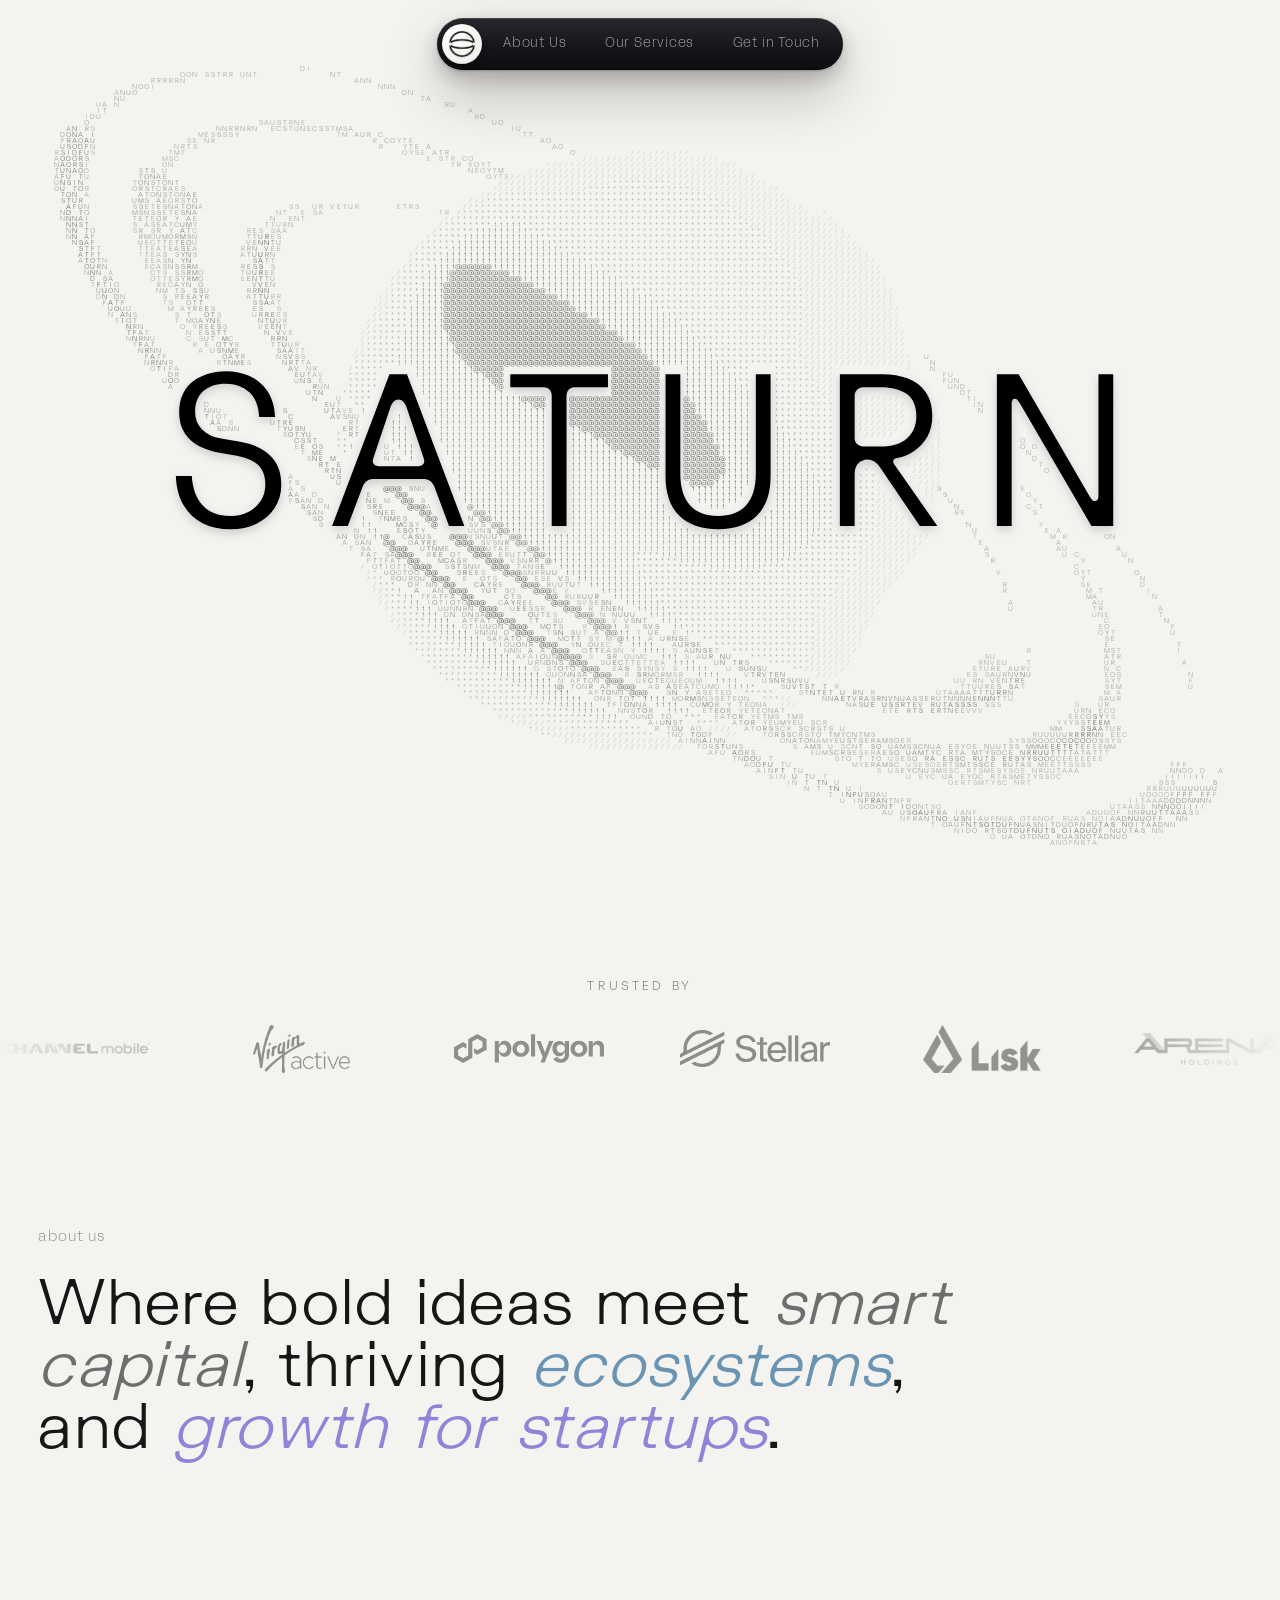
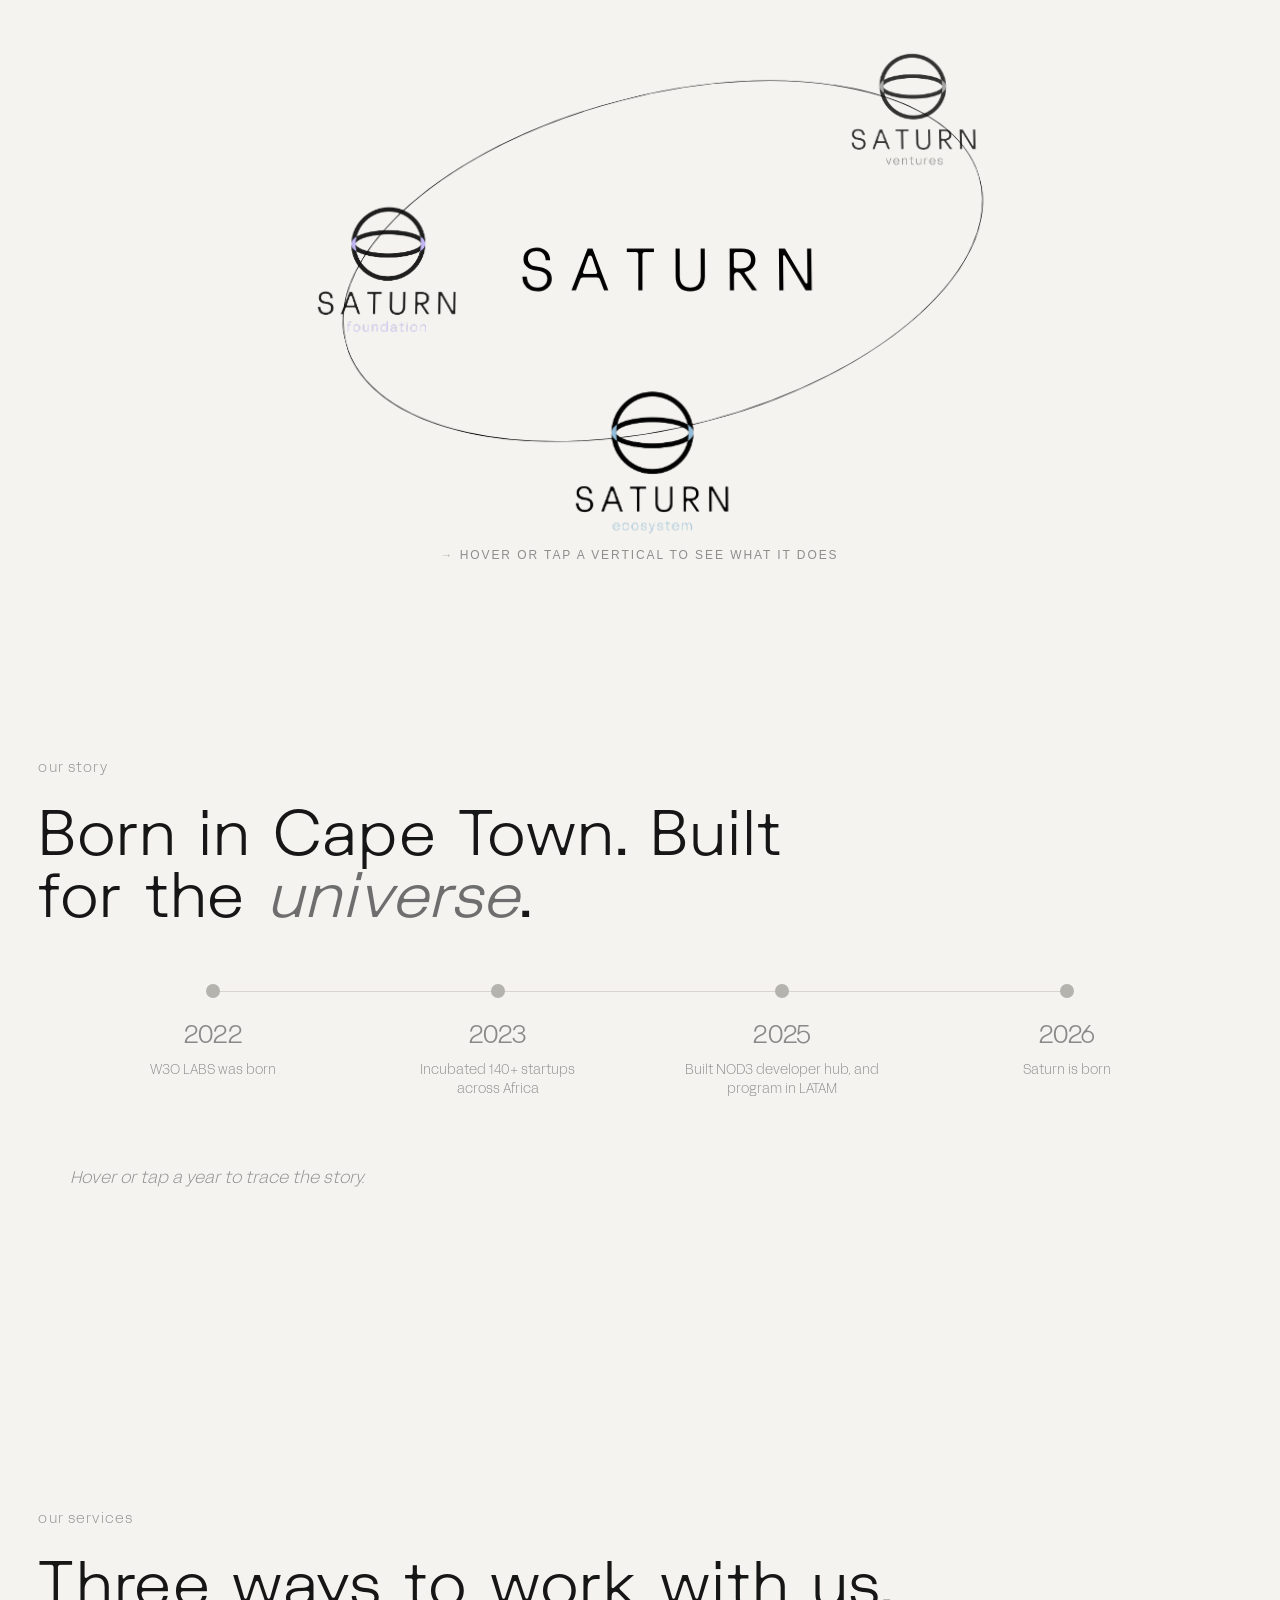
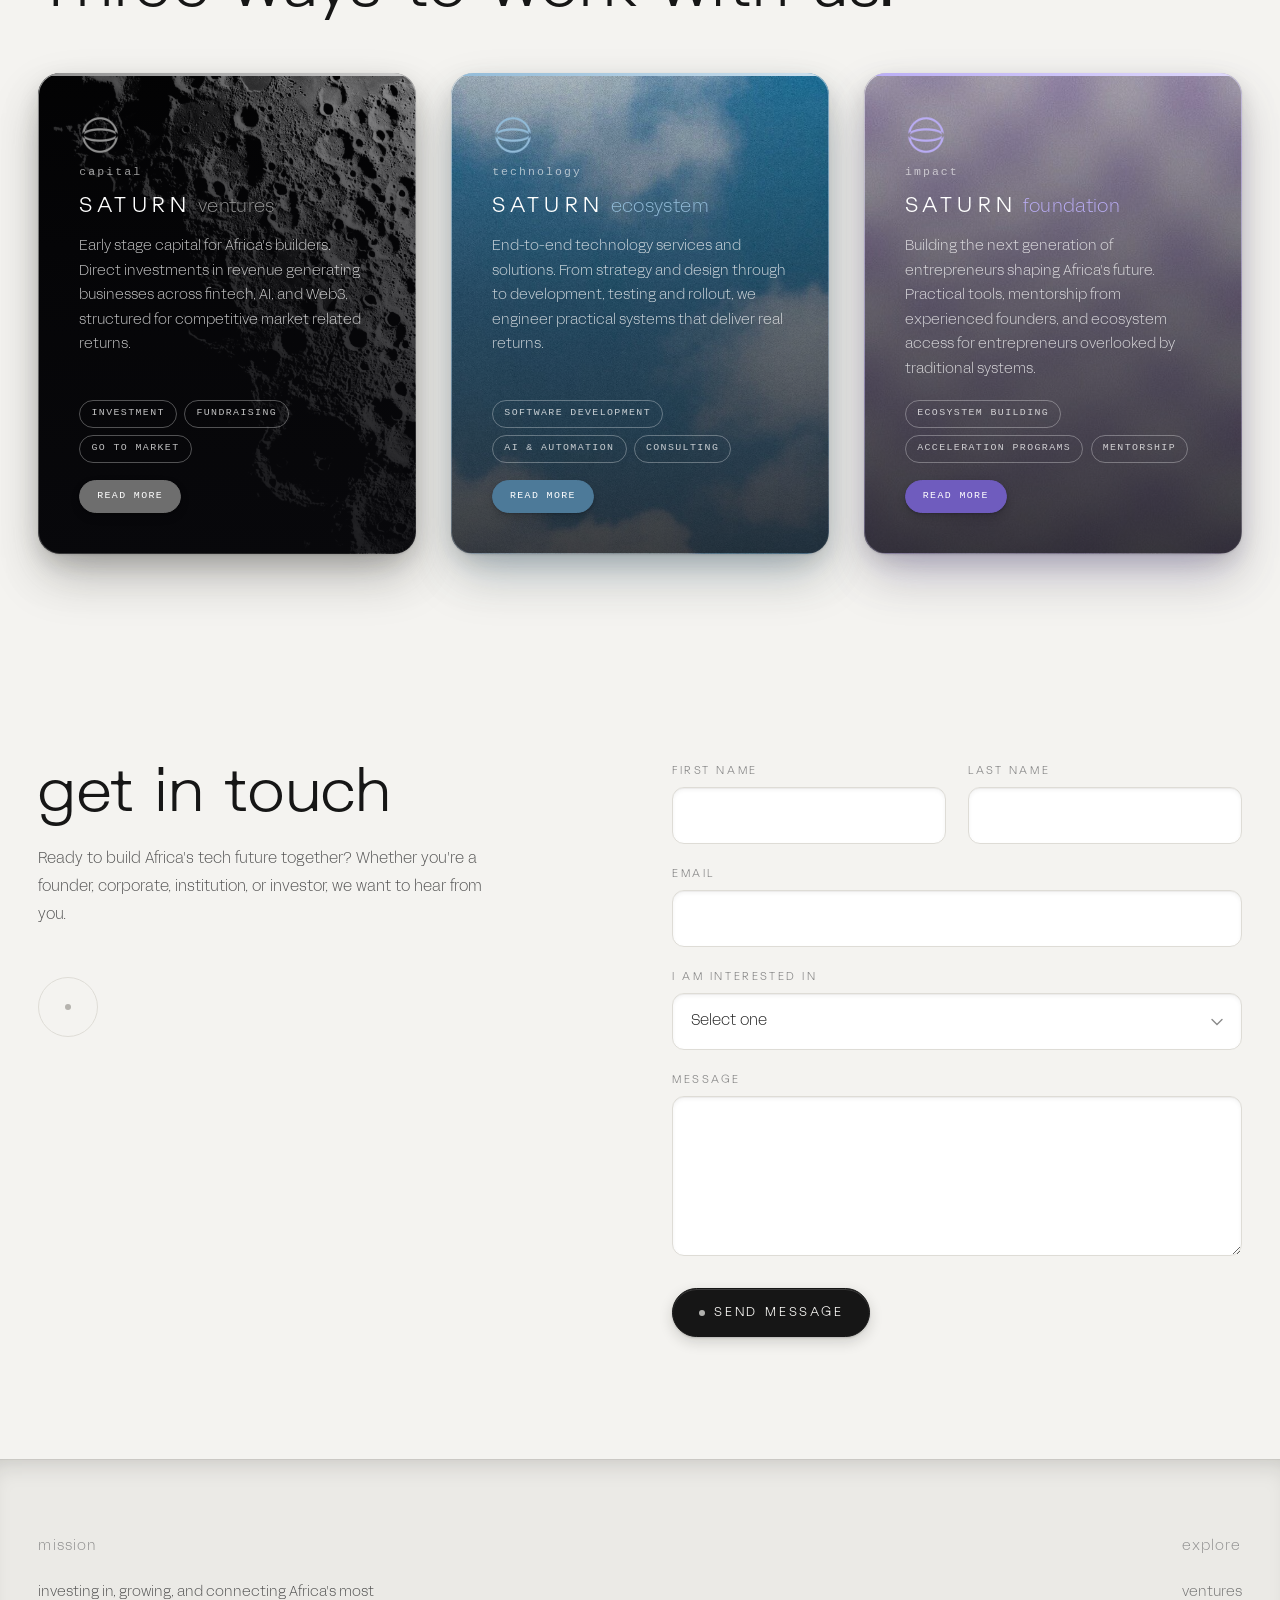
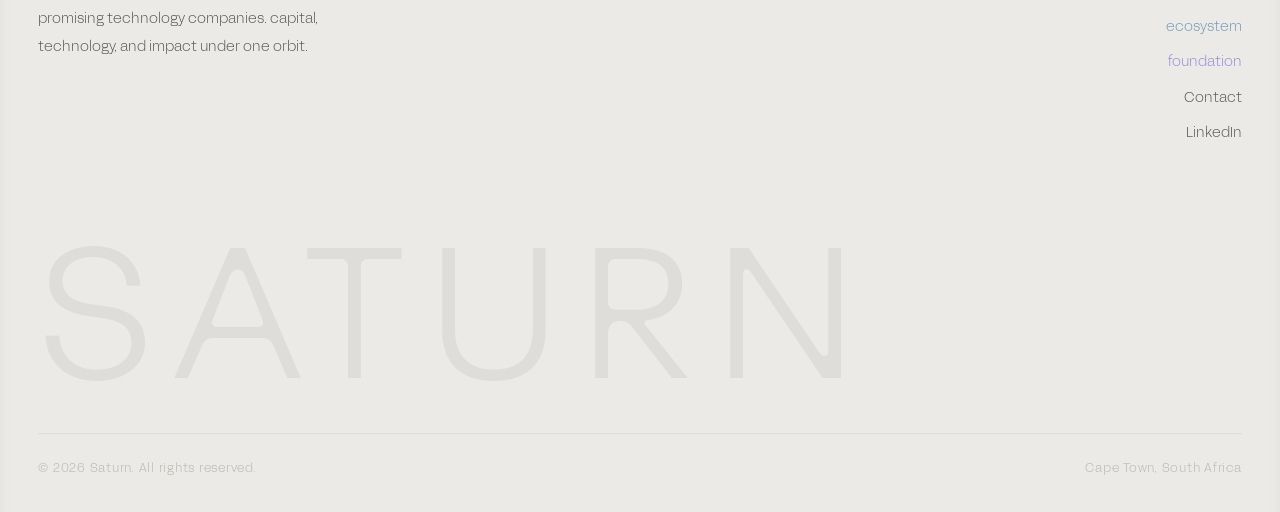
==== index.html @ 9e5d0e3d "Closed mobile menu no longer catches taps meant for the page beneath it Co-Authored-By: Claude Opus " ====
<!DOCTYPE html>
<html lang="en">
<head>
<meta charset="utf-8">
<meta name="viewport" content="width=device-width, initial-scale=1">
<title>Saturn | Where bold ideas meet smart capital, thriving ecosystems, and growth for startups</title>
<meta name="description" content="Saturn is a South African group with three verticals: Saturn Ventures invests in businesses with proven revenue, Saturn Ecosystem delivers technology and advisory, and Saturn Foundation builds entrepreneurs.">
<link rel="canonical" href="https://saturn.africa/">
<meta name="robots" content="index, follow">
<meta name="theme-color" content="#f4f3f0">
<link rel="icon" href="/favicon.ico" sizes="any">
<link rel="icon" type="image/png" sizes="32x32" href="/assets/img/meta/favicon-32.png">
<link rel="icon" type="image/png" sizes="192x192" href="/assets/img/meta/icon-192.png">
<link rel="apple-touch-icon" href="/assets/img/meta/apple-touch-icon.png">
<meta property="og:type" content="website">
<meta property="og:site_name" content="Saturn">
<meta property="og:locale" content="en_ZA">
<meta property="og:url" content="https://saturn.africa/">
<meta property="og:title" content="Saturn">
<meta property="og:description" content="Saturn is a South African group with three verticals: Saturn Ventures invests in businesses with proven revenue, Saturn Ecosystem delivers technology and advisory, and Saturn Foundation builds entrepreneurs.">
<meta property="og:image" content="https://saturn.africa/assets/img/meta/og-home.jpg">
<meta property="og:image:width" content="1200">
<meta property="og:image:height" content="630">
<meta property="og:image:alt" content="Saturn wordmark over the Saturn artwork">
<meta name="twitter:card" content="summary_large_image">
<meta name="twitter:title" content="Saturn">
<meta name="twitter:description" content="Saturn is a South African group with three verticals: Saturn Ventures invests in businesses with proven revenue, Saturn Ecosystem delivers technology and advisory, and Saturn Foundation builds entrepreneurs.">
<meta name="twitter:image" content="https://saturn.africa/assets/img/meta/og-home.jpg">
<script type="application/ld+json">
{
  "@context": "https://schema.org",
  "@type": "Organization",
  "name": "Saturn",
  "url": "https://saturn.africa",
  "logo": "https://saturn.africa/assets/img/meta/icon-512.png",
  "email": "hello@saturn.africa",
  "address": { "@type": "PostalAddress", "addressLocality": "Cape Town", "addressCountry": "ZA" },
  "sameAs": ["https://www.linkedin.com/company/saturnafrica"],
  "subOrganization": [
    { "@type": "Organization", "name": "Saturn Ventures", "url": "https://saturn.africa/ventures.html" },
    { "@type": "Organization", "name": "Saturn Ecosystem", "url": "https://saturn.africa/ecosystem.html" },
    { "@type": "NGO", "name": "Saturn Foundation", "url": "https://saturn.africa/foundation.html" }
  ]
}
</script>
<link rel="stylesheet" href="assets/css/site.css?v=4bb1c2e4">
<style>
  /* homepage hero */
  #stage { position: fixed; inset: 0; z-index: 0; }
  #sat-c { display: block; width: 100vw; height: 100vh; }
  #hero { position: relative; height: 100vh; padding: 0; z-index: 1; pointer-events: none; }
  main { position: relative; z-index: 1; background: var(--bg); }
</style>
</head>
<body class="page-home">

<nav class="navbar" aria-label="Primary">
  <div class="nav-pill">
    <a href="index.html" class="nav-logo" aria-label="Saturn home"><img src="assets/img/brand/saturn-mark.png" alt="Saturn"></a>
    <button class="nav-burger" aria-label="Menu"><span></span><span></span><span></span></button>
    <ul class="nav-menu">
      <li><a class="nav-link" href="#story">About Us</a></li>
      <li class="nav-drop">
        <a class="nav-link" href="#verticals">Our Services</a>
        <div class="drop-panel">
          <a class="drop-item v-ventures" href="ventures.html">
            <span class="t"><span class="sat">Saturn</span> <span class="sv-ventures">ventures</span></span>
          </a>
          <a class="drop-item v-ecosystem" href="ecosystem.html">
            <span class="t"><span class="sat">Saturn</span> <span class="sv-ecosystem">ecosystem</span></span>
          </a>
          <a class="drop-item v-foundation" href="foundation.html">
            <span class="t"><span class="sat">Saturn</span> <span class="sv-foundation">foundation</span></span>
          </a>
        </div>
      </li>
      <li><a class="nav-link" href="#contact">Get in Touch</a></li>
    </ul>
  </div>
</nav>

<!-- ASCII Saturn hero -->
<div id="stage"><canvas id="sat-c"></canvas></div>
<header id="hero"><h1 class="sr-only">Saturn. Where bold ideas meet smart capital, thriving ecosystems, and growth for startups.</h1></header>

<main>

  <!-- partners marquee -->
  <section class="partners">
    <p class="label">Trusted by</p>
    <div class="marquee">
      <div class="marquee-track">
        <!-- two identical halves; the loop shifts exactly half the track -->
        <img src="assets/img/logos/channel-mobile.png" alt="Channel Mobile">
        <img src="assets/img/logos/virgin-active.png" alt="Virgin Active">
        <img src="assets/img/logos/polygon.svg" alt="Polygon">
        <img src="assets/img/logos/stellar.svg" alt="Stellar">
        <img src="assets/img/logos/lisk.png" alt="Lisk">
        <img src="assets/img/logos/arena.png" alt="Arena">
        <img src="assets/img/logos/uct.svg" alt="University of Cape Town">
        <img src="assets/img/logos/uj.png" alt="University of Johannesburg">
        <img src="assets/img/logos/ethereum.svg" alt="Ethereum">
        <img src="assets/img/logos/abby-health.png" alt="Abby Health">
        <img src="assets/img/logos/channel-mobile.png" alt="" aria-hidden="true">
        <img src="assets/img/logos/virgin-active.png" alt="" aria-hidden="true">
        <img src="assets/img/logos/polygon.svg" alt="" aria-hidden="true">
        <img src="assets/img/logos/stellar.svg" alt="" aria-hidden="true">
        <img src="assets/img/logos/lisk.png" alt="" aria-hidden="true">
        <img src="assets/img/logos/arena.png" alt="" aria-hidden="true">
        <img src="assets/img/logos/uct.svg" alt="" aria-hidden="true">
        <img src="assets/img/logos/uj.png" alt="" aria-hidden="true">
        <img src="assets/img/logos/ethereum.svg" alt="" aria-hidden="true">
        <img src="assets/img/logos/abby-health.png" alt="" aria-hidden="true">
      </div>
    </div>
  </section>

  <!-- value proposition -->
  <section id="value" class="section-solid">
    <div class="wrap" style="position: relative;">
      <span class="kicker reveal">about us</span>
      <h2 class="display-lg reveal" style="max-width: 24ch;">Where bold ideas meet <span class="ac-ventures">smart capital</span>, thriving <span class="ac-ecosystem">ecosystems</span>, and <span class="ac-foundation">growth for startups</span>.</h2>
      <div class="orbit-frame reveal" data-delay="1">
        <iframe src="orbit-embed.html?v=daff2b8b" title="Saturn's three verticals in orbit" scrolling="no" loading="lazy"></iframe>
      </div>
    </div>
  </section>

  <!-- our story -->
  <section id="story" class="section-raise">
    <div class="wrap">
      <span class="kicker reveal">our story</span>
      <h2 class="display-lg reveal" style="max-width: 20ch;">Born in Cape Town. Built for the <span class="accent-word">universe</span>.</h2>
      <section class="saturn-tl" aria-label="Saturn story timeline">
        <div class="stl-track">
          <span class="stl-rail"></span>
          <ol class="stl-nodes">
            <li class="stl-node" data-i="0">
              <button class="stl-btn" type="button">
                <span class="stl-dot"></span>
                <span class="stl-yr">2022</span>
                <span class="stl-cap">W3O LABS was born</span>
              </button>
            </li>
            <li class="stl-node" data-i="1">
              <button class="stl-btn" type="button">
                <span class="stl-dot"></span>
                <span class="stl-yr">2023</span>
                <span class="stl-cap">Incubated 140+ startups across Africa</span>
              </button>
            </li>
            <li class="stl-node" data-i="2">
              <button class="stl-btn" type="button">
                <span class="stl-dot"></span>
                <span class="stl-yr">2025</span>
                <span class="stl-cap">Built NOD3 developer hub, and program in LATAM</span>
              </button>
            </li>
            <li class="stl-node" data-i="3">
              <button class="stl-btn" type="button">
                <span class="stl-dot"></span>
                <span class="stl-yr">2026</span>
                <span class="stl-cap">Saturn is born</span>
              </button>
            </li>
          </ol>
        </div>

        <div class="stl-panel">
          <span class="stl-ghost" aria-hidden="true"></span>
          <p class="stl-hint">Hover or tap a year to trace the story.</p>
          <div class="stl-descs">
            <p class="stl-desc" data-i="0">
              Saturn started in Cape Town as <em>W3O LABS</em>, built on one bet. Blockchain
              could solve real problems in Africa. It did. We shipped tools people actually
              used and proved the thesis on the ground.
            </p>
            <p class="stl-desc" data-i="1">
              The bet paid off. We backed and built alongside <em>140+ startups</em> across
              the continent, learning firsthand what founders here need to get off the
              ground and stay there.
            </p>
            <p class="stl-desc" data-i="2">
              One frontier was never going to be enough. We opened <em>NOD3</em>, a home for
              the next wave of builders, and carried the model into <em>LATAM</em>. AI, fintech,
              stablecoins, the openings kept multiplying, and so did the founders chasing them.
            </p>
            <p class="stl-desc" data-i="3">
              W3O LABS was built for one world. Saturn is built for the universe. We
              now run three verticals. <span class="sat">Saturn</span> <em class="sv-ventures">ventures</em> backs founders,
              <span class="sat">Saturn</span> <em class="sv-ecosystem">ecosystem</em> advises corporates and institutions, and
              <span class="sat">Saturn</span> <em class="sv-foundation">foundation</em> grows the next generation of African entrepreneurs.
            </p>
          </div>
        </div>
      </section>
    </div>
  </section>

  <!-- verticals -->
  <section id="verticals" class="section-solid">
    <div class="wrap" style="position: relative;">
      <span class="kicker reveal">our services</span>
      <h2 class="display-lg reveal">Three ways to work with us.</h2>
      <div class="cards">
        <article class="card c-ventures has-bg reveal">
          <div class="glyph">
            <img src="assets/img/brand/mark-ventures.png" alt="" aria-hidden="true">
            <span>capital</span>
          </div>
          <h3><span class="sat">Saturn</span> <span class="v">ventures</span></h3>
          <p>Early stage capital for Africa's builders. Direct investments in revenue generating businesses across fintech, AI, and Web3, structured for competitive market related returns.</p>
          <div class="tags"><span>Investment</span><span>Fundraising</span><span>Go to Market</span></div>
          <a href="ventures.html" class="btn">Read More</a>
        </article>
        <article class="card c-ecosystem has-bg reveal" data-delay="1">
          <div class="glyph">
            <img src="assets/img/brand/mark-ecosystem.png" alt="" aria-hidden="true">
            <span>technology</span>
          </div>
          <h3><span class="sat">Saturn</span> <span class="v">ecosystem</span></h3>
          <p>End-to-end technology services and solutions. From strategy and design through to development, testing and rollout, we engineer practical systems that deliver real returns.</p>
          <div class="tags"><span>Software Development</span><span>AI &amp; Automation</span><span>Consulting</span></div>
          <a href="ecosystem.html" class="btn">Read More</a>
        </article>
        <article class="card c-foundation has-bg reveal" data-delay="2">
          <div class="glyph">
            <img src="assets/img/brand/mark-foundation.png" alt="" aria-hidden="true">
            <span>impact</span>
          </div>
          <h3><span class="sat">Saturn</span> <span class="v">foundation</span></h3>
          <p>Building the next generation of entrepreneurs shaping Africa's future. Practical tools, mentorship from experienced founders, and ecosystem access for entrepreneurs overlooked by traditional systems.</p>
          <div class="tags"><span>Ecosystem Building</span><span>Acceleration Programs</span><span>Mentorship</span></div>
          <a href="foundation.html" class="btn">Read More</a>
        </article>
      </div>
    </div>
  </section>

  <!-- contact -->
  <section id="contact" class="section-raise">
    <div class="wrap">
      <div class="contact-grid">

        <div class="contact-left reveal">
          <h2 class="contact-heading">get in touch</h2>
          <p class="contact-sub">Ready to build Africa's tech future together? Whether you're a founder, corporate, institution, or investor, we want to hear from you.</p>
          <div class="contact-decoration" aria-hidden="true"></div>
        </div>

        <form id="contact-form" class="contact-form-v2 reveal" data-delay="1"
              action="https://formspree.io/f/xwvrdawj" method="POST" novalidate>
          <div class="form-row">
            <div class="field">
              <label for="f-first">First name</label>
              <input id="f-first" name="first_name" type="text" autocomplete="given-name" required>
            </div>
            <div class="field">
              <label for="f-last">Last name</label>
              <input id="f-last" name="last_name" type="text" autocomplete="family-name" required>
            </div>
          </div>
          <div class="field">
            <label for="f-email">Email</label>
            <input id="f-email" name="email" type="email" autocomplete="email" required>
          </div>
          <div class="field">
            <label for="f-interest">I am interested in</label>
            <select id="f-interest" name="interest">
              <option value="">Select one</option>
              <optgroup label="Capital">
                <option>Investment or funding</option>
                <option>Fundraising support</option>
                <option>Go to market support</option>
              </optgroup>
              <optgroup label="Technology">
                <option>Software development</option>
                <option>AI and automation</option>
                <option>Data and analytics</option>
                <option>Payments and infrastructure</option>
                <option>Cloud and security</option>
                <option>Technology strategy and roadmaps</option>
                <option>Consulting and advisory</option>
              </optgroup>
              <optgroup label="Programs and impact">
                <option>Joining a program</option>
                <option>Becoming a mentor</option>
                <option>University or institutional partnership</option>
                <option>Supporting the foundation</option>
              </optgroup>
              <optgroup label="General">
                <option>Partnership</option>
                <option>Careers</option>
                <option>Something else</option>
              </optgroup>
            </select>
          </div>
          <div class="field">
            <label for="f-msg">Message</label>
            <textarea id="f-msg" name="message" rows="5" required></textarea>
          </div>
          <button type="submit" class="btn"><span class="dot"></span>Send message</button>
          <p id="form-note" class="form-note" aria-live="polite"></p>
        </form>

      </div>
    </div>
  </section>

</main>

<footer>
  <div class="wrap">
    <div class="foot-top">
      <div>
        <div class="foot-title">Mission</div>
        <p class="foot-mission">investing in, growing, and connecting Africa's most promising technology companies. capital, technology, and impact under one orbit.</p>
      </div>
      <div class="foot-right">
        <div class="foot-title">Explore</div>
        <ul class="foot-links">
          <li><a class="l-ventures" href="ventures.html">ventures</a></li>
          <li><a class="l-ecosystem" href="ecosystem.html">ecosystem</a></li>
          <li><a class="l-foundation" href="foundation.html">foundation</a></li>
          <li><a href="#contact">Contact</a></li>
          <li><a href="https://www.linkedin.com/company/saturnafrica" target="_blank" rel="noopener">LinkedIn</a></li>
        </ul>
      </div>
    </div>
    <div class="foot-wordmark">Saturn</div>
    <div class="foot-base">
      <span>&copy; 2026 Saturn. All rights reserved.</span>
      <span>Cape Town, South Africa</span>
    </div>
  </div>
</footer>

<script src="assets/js/hero.js?v=97aca173"></script>
<script src="assets/js/site.js?v=d8133f27"></script>
</body>
</html>
---- assets/css/site.css ----
/* ============================================================
   SATURN — design system
   Typography: FG Futurist Light (display) / Acid Grotesk UltraLight (body)
   Palette: off white ground, near black ink, vertical accents
   ============================================================ */

@font-face {
  font-family: "FG Futurist";
  src: url("../fonts/FG_FuturistTRIAL-Light.otf") format("opentype");
  font-weight: 300;
  font-style: normal;
  font-display: swap;
}
@font-face {
  font-family: "Acid Grotesk";
  src: url("../fonts/FFF-AcidGrotesk-UltraLight-TRIAL.otf") format("opentype");
  font-weight: 200;
  font-style: normal;
  font-display: swap;
}

:root {
  /* ground */
  --bg: #f4f3f0;
  --bg-raise: #fbfaf8;
  --bg-dim: #ebeae6;

  /* ink */
  --ink: #161616;
  --ink-soft: #4d4d4d;
  --ink-mid: #8a8a8a;
  --ink-faint: #b5b3ae;
  --line: #dedcd6;

  /* vertical accents */
  --ventures: #929292;
  --ventures-deep: #6e6e6e;
  --ecosystem: #92bbd8;
  --ecosystem-deep: #6a94b4;
  --foundation: #baadf5;
  --foundation-deep: #9282d8;

  /* interactive default = neutral grey (blue belongs to ecosystem only) */
  --accent: #929292;
  --accent-deep: #6e6e6e;

  --font-display: "FG Futurist", "Futura", "Avenir Next", "Helvetica Neue", sans-serif;
  --font-body: "Acid Grotesk", "Helvetica Neue", Helvetica, Arial, sans-serif;
  --font-mono: "SF Mono", "IBM Plex Mono", ui-monospace, Menlo, monospace;

  /* elevation scale: layered so shadows read as real depth, not a blur */
  --sh-1: 0 1px 2px rgba(24, 22, 18, 0.05), 0 2px 8px rgba(24, 22, 18, 0.04);
  --sh-2: 0 2px 6px rgba(24, 22, 18, 0.06), 0 10px 24px rgba(24, 22, 18, 0.07);
  --sh-3: 0 4px 10px rgba(24, 22, 18, 0.06), 0 20px 44px rgba(24, 22, 18, 0.10);
  --sh-4: 0 10px 20px rgba(24, 22, 18, 0.08), 0 36px 80px rgba(24, 22, 18, 0.14);

  /* one vertical rhythm everywhere: section padding and the gap between
     a heading block and the content under it */
  --section-y: clamp(3.5rem, 6vw, 5.5rem);
  --block-gap: clamp(2.5rem, 5vw, 3.5rem);

  --max: 1800px;
  --pad: clamp(1.25rem, 3vw, 2.75rem);
  --nav-h: 88px;
}

/* per page accent override */
body.page-ventures   { --accent: var(--ventures);   --accent-deep: var(--ventures-deep); }
body.page-ecosystem  { --accent: var(--ecosystem);  --accent-deep: var(--ecosystem-deep); }
body.page-foundation { --accent: var(--foundation); --accent-deep: var(--foundation-deep); }

* { margin: 0; padding: 0; box-sizing: border-box; }
html { scroll-behavior: smooth; }
html, body {
  background: var(--bg);
  color: var(--ink);
  font-family: var(--font-body);
  font-weight: 200;
  font-size: 16px;
  line-height: 1.7;
  -webkit-font-smoothing: antialiased;
}
::selection { background: var(--accent); color: var(--ink); }

img { max-width: 100%; display: block; }
a { color: inherit; text-decoration: none; }
button { font: inherit; cursor: pointer; }

/* ---------- type scale ---------- */
h1, h2, h3, .display {
  font-family: var(--font-display);
  font-weight: 300;
  line-height: 1.08;
  letter-spacing: 0.04em;
}
.display-xl { font-size: clamp(2.6rem, 7vw, 5.8rem); }
.display-lg { font-size: clamp(2rem, 4.6vw, 3.6rem); }
.display-md { font-size: clamp(1.5rem, 3vw, 2.3rem); }

.kicker {
  font-family: var(--font-body);
  font-size: 0.9rem;
  letter-spacing: 0.08em;
  text-transform: lowercase;
  color: var(--ink-mid);
  display: block;
  margin-bottom: 1.4rem;
}

/* rotating orbit mark */
.rotor {
  position: absolute;
  top: clamp(3rem, 8vw, 6rem);
  right: var(--pad);
  width: clamp(110px, 12vw, 190px);
  height: auto;
  animation: rotor-spin 26s linear infinite;
  pointer-events: none;
}
@keyframes rotor-spin { to { transform: rotate(360deg); } }
@media (max-width: 980px) { .rotor { display: none; } }
@media (prefers-reduced-motion: reduce) { .rotor { animation: none; } }

.lede {
  font-size: clamp(1rem, 1.5vw, 1.2rem);
  color: var(--ink-soft);
  max-width: 58ch;
}
.accent-word { font-style: italic; color: var(--accent-deep); }
/* headline accents keyed to the vertical each phrase points at */
.ac-ventures   { font-style: italic; color: var(--ventures-deep); }
.ac-ecosystem  { font-style: italic; color: var(--ecosystem-deep); }
.ac-foundation { font-style: italic; color: var(--foundation-deep); }

.mono {
  font-family: var(--font-mono);
  font-size: 0.72rem;
  letter-spacing: 0.12em;
  color: var(--ink-mid);
}

/* ---------- layout ---------- */
.sr-only { position: absolute; width: 1px; height: 1px; padding: 0; margin: -1px; overflow: hidden; clip: rect(0 0 0 0); white-space: nowrap; border: 0; }
.wrap { max-width: var(--max); margin: 0 auto; padding-left: var(--pad); padding-right: var(--pad); }
section { position: relative; padding: var(--section-y) 0; }
.section-solid { background: var(--bg); }
.section-raise { background: var(--bg); }

/* ---------- nav: floating dark pill ---------- */
.navbar {
  position: fixed; top: 18px; left: 0; right: 0; z-index: 50;
  display: flex; justify-content: center;
  pointer-events: none;
}
.nav-pill {
  pointer-events: auto;
  position: relative;
  display: flex; align-items: center; gap: 0.2rem;
  border-radius: 999px;
  padding: 5px;
  /* top-lit gradient reads as a rounded solid, not a flat swatch */
  background: linear-gradient(180deg, #26262d 0%, #17171b 52%, #0d0d10 100%);
  box-shadow:
    inset 0 1px 0 rgba(255, 255, 255, 0.13),
    inset 0 -1px 0 rgba(0, 0, 0, 0.55),
    0 1px 2px rgba(16, 14, 12, 0.20),
    0 8px 20px rgba(16, 14, 12, 0.22),
    0 24px 56px rgba(16, 14, 12, 0.24);
}
.nav-logo {
  width: 40px; height: 40px; border-radius: 50%;
  background: radial-gradient(125% 125% at 30% 18%, #ffffff 0%, #f2f0ec 70%, #e6e3dd 100%);
  display: flex; align-items: center; justify-content: center;
  flex: 0 0 auto;
  box-shadow:
    0 1px 2px rgba(0, 0, 0, 0.34),
    0 3px 8px rgba(0, 0, 0, 0.24),
    inset 0 -1px 1px rgba(24, 22, 18, 0.10);
}
.nav-logo img { width: 30px; height: 30px; display: block; }
.nav-menu { display: flex; align-items: center; gap: 0.1rem; list-style: none; }
.nav-menu a.nav-link {
  display: inline-block;
  font-size: 0.82rem; letter-spacing: 0.06em;
  color: rgba(255, 255, 255, 0.64);
  padding: 0.62rem 1.15rem; border-radius: 999px;
  transition: color 0.25s, background 0.25s;
  white-space: nowrap;
}
.nav-menu a.nav-link:hover { color: #fff; background: rgba(255, 255, 255, 0.08); }
.nav-menu a.nav-link.active {
  background: linear-gradient(180deg, #ffffff 0%, #f1efeb 100%);
  color: #16161a;
  box-shadow:
    inset 0 1px 0 #fff,
    0 1px 2px rgba(0, 0, 0, 0.28),
    0 3px 10px rgba(0, 0, 0, 0.22);
}

/* dropdown */
.nav-drop { position: relative; }
.drop-panel {
  position: absolute; top: calc(100% + 14px); left: 50%; transform: translateX(-50%) translateY(6px);
  min-width: 300px;
  background: linear-gradient(180deg, #212128 0%, #131317 100%);
  border-radius: 20px;
  padding: 0.5rem;
  box-shadow:
    inset 0 1px 0 rgba(255, 255, 255, 0.10),
    0 2px 6px rgba(16, 14, 12, 0.22),
    0 22px 54px rgba(16, 14, 12, 0.32);
  opacity: 0; visibility: hidden;
  transition: opacity 0.22s, transform 0.22s, visibility 0.22s;
}
/* invisible hover bridge between pill and panel */
.drop-panel::before { content: ""; position: absolute; left: 0; right: 0; top: -14px; height: 14px; }
.nav-drop:hover .drop-panel, .nav-drop:focus-within .drop-panel {
  opacity: 1; visibility: visible; transform: translateX(-50%) translateY(0);
}
.drop-item {
  display: flex; flex-direction: column; gap: 0.1rem;
  padding: 0.75rem 0.9rem; border-radius: 13px;
  transition: background 0.2s;
}
.drop-item:hover { background: rgba(255, 255, 255, 0.07); }
.drop-item .t {
  font-family: var(--font-display); font-size: 0.8rem;
  letter-spacing: 0.22em; text-transform: uppercase;
}
.drop-item .d { font-size: 0.76rem; color: rgba(255, 255, 255, 0.5); line-height: 1.5; }
.drop-item.v-ventures .t   { color: #c9c9c9; }
.drop-item.v-ecosystem .t  { color: var(--ecosystem); }
.drop-item.v-foundation .t { color: var(--foundation); }

/* ---------- buttons ---------- */
.btn {
  display: inline-flex; align-items: center; gap: 0.6rem;
  font-family: var(--font-display);
  font-size: 0.72rem; letter-spacing: 0.24em; text-transform: uppercase;
  padding: 0.85rem 1.6rem;
  border-radius: 999px;
  border: 1px solid var(--ink);
  background: var(--ink); color: var(--bg);
  transition: background 0.25s, color 0.25s, transform 0.25s, border-color 0.25s;
}
.btn:hover { background: transparent; color: var(--ink); transform: translateY(-2px); }
.btn-ghost { background: transparent; color: var(--ink); border-color: var(--line); }
.btn-ghost:hover { border-color: var(--ink); }
.btn-accent { background: var(--accent-deep); border-color: var(--accent-deep); color: #fff; }
.btn-accent:hover { background: transparent; color: var(--accent-deep); }
.btn .dot { width: 6px; height: 6px; border-radius: 50%; background: currentColor; opacity: 0.7; }

/* hamburger */
.nav-burger { display: none; background: none; border: 0; width: 42px; height: 42px; position: relative; z-index: 60; flex: 0 0 auto; }
.nav-burger span {
  position: absolute; left: 11px; right: 11px; height: 1.5px; background: #fff;
  transition: transform 0.3s, opacity 0.3s, top 0.3s;
}
.nav-burger span:nth-child(1) { top: 15px; }
.nav-burger span:nth-child(2) { top: 21px; }
.nav-burger span:nth-child(3) { top: 27px; }
body.nav-open .nav-burger span:nth-child(1) { top: 21px; transform: rotate(45deg); }
body.nav-open .nav-burger span:nth-child(2) { opacity: 0; }
body.nav-open .nav-burger span:nth-child(3) { top: 21px; transform: rotate(-45deg); }

/* ---------- reveal on scroll ---------- */
.reveal { opacity: 0; transform: translateY(26px); transition: opacity 0.8s cubic-bezier(0.2, 0.6, 0.2, 1), transform 0.8s cubic-bezier(0.2, 0.6, 0.2, 1); }
.reveal.in { opacity: 1; transform: none; }
.reveal[data-delay="1"] { transition-delay: 0.12s; }
.reveal[data-delay="2"] { transition-delay: 0.24s; }
.reveal[data-delay="3"] { transition-delay: 0.36s; }

/* ---------- marquee ---------- */
.partners { padding: var(--section-y) 0; background: var(--bg); }
.partners .label {
  text-align: center; font-size: 0.7rem; letter-spacing: 0.3em; text-transform: uppercase;
  color: var(--ink-mid); margin-bottom: 1.8rem; font-family: var(--font-display);
}
.marquee { overflow: hidden; -webkit-mask-image: linear-gradient(to right, transparent, #000 12%, #000 88%, transparent); mask-image: linear-gradient(to right, transparent, #000 12%, #000 88%, transparent); }
.marquee-track { display: flex; align-items: center; gap: clamp(3rem, 6vw, 5.5rem); width: max-content; animation: marquee 40s linear infinite; }
.marquee:hover .marquee-track { animation-play-state: paused; }
/* every logo lives in the same box and scales to fit it */
.marquee-track img {
  width: 150px; height: 48px; object-fit: contain; flex: 0 0 auto;
  filter: grayscale(1) opacity(0.45);
  transition: filter 0.3s, transform 0.3s;
}
.marquee-track img:hover { filter: grayscale(0) opacity(1); transform: translateY(-3px); }
@keyframes marquee { from { transform: translateX(0); } to { transform: translateX(-50%); } }

/* ---------- value prop diagram ---------- */
.vp-grid {
  display: grid; grid-template-columns: 1fr minmax(300px, 620px) 1fr;
  align-items: center; gap: clamp(1rem, 4vw, 3rem);
  margin-top: clamp(2.5rem, 6vw, 4.5rem);
}
.vp-side {
  font-family: var(--font-display);
  font-size: clamp(1.6rem, 3.4vw, 3rem);
  letter-spacing: 0.16em; color: var(--ink);
  white-space: nowrap;
}
.vp-side.right { text-align: right; }
.vp-diagram svg { width: 100%; height: auto; display: block; }
.vp-diagram .orbit-line { stroke: var(--line); }
.vp-diagram .flow-line { stroke: var(--accent-deep); stroke-dasharray: 340; stroke-dashoffset: 340; }
.vp-diagram.in .flow-line { animation: drawline 1.6s cubic-bezier(0.4, 0, 0.2, 1) forwards; }
.vp-diagram.in .flow-line.l2 { animation-delay: 0.35s; }
.vp-diagram.in .flow-line.l3 { animation-delay: 0.7s; }
@keyframes drawline { to { stroke-dashoffset: 0; } }
.vp-diagram .node-box { fill: var(--bg-raise); stroke: var(--line); }
.vp-diagram .node-label { font-family: var(--font-display); font-size: 13px; letter-spacing: 3px; fill: var(--ink); text-transform: uppercase; }
.vp-diagram .node-sub { font-family: var(--font-mono); font-size: 8.5px; letter-spacing: 1.5px; fill: var(--ink-mid); }
.vp-diagram .pulse { fill: var(--accent-deep); }

/* ---------- stats ---------- */
.stats-grid {
  display: grid; grid-template-columns: repeat(4, 1fr);
  gap: clamp(1.5rem, 3vw, 2.5rem);
  margin-top: clamp(2.5rem, 5vw, 4rem);
}
.stat { border-top: 1px solid var(--line); padding-top: 1.4rem; }
.stat .num {
  font-family: var(--font-display);
  font-size: clamp(2.2rem, 4.5vw, 3.6rem);
  letter-spacing: 0.03em; line-height: 1;
  color: var(--ink); display: block;
}
.stat .num em { font-style: normal; color: var(--accent-deep); }
.stat .cap { margin-top: 0.7rem; font-size: 0.82rem; color: var(--ink-mid); line-height: 1.55; display: block; }

/* ---------- vertical cards ---------- */
.cards {
  display: grid; grid-template-columns: repeat(3, 1fr);
  gap: clamp(1.4rem, 2.8vw, 2.2rem);
  margin-top: var(--block-gap);
  position: relative; isolation: isolate;
}
/* accent haze pooling behind and between the cards: gives the row atmosphere
   so the cards read as objects sitting above a surface */
.cards::before {
  content: ""; position: absolute; inset: -10% -5%; z-index: -1;
  pointer-events: none;
  background:
    radial-gradient(34% 55% at 14% 32%, color-mix(in srgb, var(--ventures) 30%, transparent), transparent 70%),
    radial-gradient(34% 55% at 50% 76%, color-mix(in srgb, var(--ecosystem) 34%, transparent), transparent 70%),
    radial-gradient(34% 55% at 86% 30%, color-mix(in srgb, var(--foundation) 34%, transparent), transparent 70%);
  filter: blur(14px);
}
.card {
  --c: var(--ink-mid); --c-deep: var(--ink-soft);
  position: relative;
  /* top-lit surface gradient: the single biggest cue that a panel is solid */
  background: linear-gradient(168deg, #ffffff 0%, #fdfcfa 45%, #f6f4f0 100%);
  border: 0; border-radius: 22px;
  padding: clamp(1.8rem, 3.2vw, 2.6rem);
  display: flex; flex-direction: column; gap: 1.1rem;
  /* stacked shadows + a tinted ambient one so each card casts its own colour */
  box-shadow:
    inset 0 1px 0 #fff,
    inset 0 -1px 0 rgba(24, 22, 18, 0.05),
    0 1px 2px rgba(24, 22, 18, 0.05),
    0 5px 12px rgba(24, 22, 18, 0.05),
    0 18px 38px rgba(24, 22, 18, 0.09),
    0 22px 46px -18px color-mix(in srgb, var(--c) 55%, transparent);
  transition: transform 0.42s cubic-bezier(0.2, 0.7, 0.2, 1), box-shadow 0.42s cubic-bezier(0.2, 0.7, 0.2, 1);
  overflow: hidden;
}
/* hairline edge, brighter at the top left where the light lands */
.card::after {
  content: ""; position: absolute; inset: 0; border-radius: 22px; padding: 1px;
  background: linear-gradient(
    155deg,
    rgba(255, 255, 255, 1) 0%,
    color-mix(in srgb, var(--c) 30%, rgba(255, 255, 255, 0.7)) 38%,
    rgba(24, 22, 18, 0.07) 100%
  );
  -webkit-mask: linear-gradient(#000 0 0) content-box, linear-gradient(#000 0 0);
  -webkit-mask-composite: xor;
          mask-composite: exclude;
  pointer-events: none;
}
.card:hover {
  transform: translateY(-10px);
  box-shadow:
    inset 0 1px 0 #fff,
    inset 0 -1px 0 rgba(24, 22, 18, 0.05),
    0 2px 4px rgba(24, 22, 18, 0.06),
    0 10px 22px rgba(24, 22, 18, 0.07),
    0 34px 70px rgba(24, 22, 18, 0.13),
    0 34px 60px -20px color-mix(in srgb, var(--c) 75%, transparent);
}
.card.c-ventures   { --c: var(--ventures);   --c-deep: var(--ventures-deep); }
.card.c-ecosystem  { --c: var(--ecosystem);  --c-deep: var(--ecosystem-deep); }
.card.c-foundation { --c: var(--foundation); --c-deep: var(--foundation-deep); }
.card::before {
  content: ""; position: absolute; top: 0; left: 0; right: 0; height: 3px;
  background: linear-gradient(90deg, var(--c), color-mix(in srgb, var(--c) 45%, #fff));
  z-index: 3;
}
/* vertical mark + label, replacing the old ASCII bracket glyph */
.card .glyph {
  display: flex; flex-direction: column; align-items: flex-start; gap: 0.6rem;
  font-family: var(--font-mono); font-size: 0.72rem;
  letter-spacing: 0.18em; text-transform: lowercase;
  color: var(--c-deep); line-height: 1;
}
.card .glyph img { width: 42px; height: 42px; display: block; }
.card h3 { font-size: 1.15rem; letter-spacing: 0.22em; text-transform: uppercase; }
.card h3 .v { color: var(--c-deep); }
.card p { font-size: 0.9rem; color: var(--ink-soft); flex: 1; }
.card .tags { display: flex; flex-wrap: wrap; gap: 0.45rem; }
.card .tags span {
  font-family: var(--font-mono); font-size: 0.62rem; letter-spacing: 0.14em; text-transform: uppercase;
  border: 1px solid var(--line); border-radius: 999px; padding: 0.28rem 0.7rem; color: var(--ink-mid);
}
.card .btn { align-self: flex-start; background: var(--c-deep); border-color: var(--c-deep); color: #fff; }
.card .btn:hover { background: transparent; color: var(--c-deep); }

/* ---------- contact ---------- */
.contact-tabs { display: flex; flex-wrap: wrap; gap: 0.6rem; margin: 2rem 0 2.4rem; }
.contact-tabs button {
  font-family: var(--font-display); font-size: 0.68rem; letter-spacing: 0.2em; text-transform: uppercase;
  padding: 0.7rem 1.3rem; border-radius: 999px;
  border: 1px solid var(--line); background: transparent; color: var(--ink-mid);
  transition: all 0.25s;
}
.contact-tabs button.active { border-color: var(--ink); background: var(--ink); color: var(--bg); }
.contact-form { display: grid; grid-template-columns: 1fr 1fr; gap: 1.4rem; max-width: 760px; margin-top: var(--block-gap); }
.field { display: flex; flex-direction: column; gap: 0.45rem; }
.field.full { grid-column: 1 / -1; }
.field label { font-family: var(--font-display); font-size: 0.62rem; letter-spacing: 0.26em; text-transform: uppercase; color: var(--ink-mid); }
.field input, .field textarea, .field select {
  font: inherit; font-size: 0.95rem; color: var(--ink);
  background: var(--bg-raise); border: 1px solid var(--line); border-radius: 12px;
  padding: 0.9rem 1.1rem; outline: none; resize: vertical;
  transition: border-color 0.25s, box-shadow 0.25s;
}
.field input:focus, .field textarea:focus, .field select:focus { border-color: var(--accent-deep); box-shadow: 0 0 0 3px color-mix(in srgb, var(--accent) 30%, transparent); }
.field input:user-invalid { border-color: #c07a6a; }
.file-pick { display: flex; align-items: center; gap: 0.9rem; flex-wrap: wrap; }
.file-pick input[type="file"] { position: absolute; width: 1px; height: 1px; opacity: 0; overflow: hidden; clip: rect(0 0 0 0); }
.file-btn {
  font-family: var(--font-mono); font-size: 0.66rem; letter-spacing: 0.16em; text-transform: uppercase;
  padding: 0.7rem 1.2rem; border-radius: 999px; cursor: pointer;
  background: #fff; border: 1px solid var(--line); color: var(--ink-soft);
  box-shadow: inset 0 2px 4px rgba(24, 22, 18, 0.05);
  transition: border-color 0.25s, color 0.25s, box-shadow 0.25s;
}
.file-btn:hover { border-color: var(--accent-deep); color: var(--ink); }
.file-pick input:focus-visible + .file-btn { border-color: var(--accent-deep); box-shadow: 0 0 0 3px color-mix(in srgb, var(--accent) 26%, transparent); }
.file-name { font-size: 0.82rem; color: var(--ink-mid); overflow-wrap: anywhere; }
.file-name.has-file { color: var(--ink); }
.file-name.is-error { color: #c07a6a; }
.form-note { font-family: var(--font-mono); font-size: 0.74rem; letter-spacing: 0.1em; color: var(--accent-deep); margin-top: 1.4rem; opacity: 0; transform: translateY(8px); transition: all 0.5s; }
.form-note.show { opacity: 1; transform: none; }

/* ---------- footer ---------- */
footer { position: relative; border: 0; background: var(--bg); padding: var(--section-y) 0 2rem; overflow: hidden; }
.foot-grid { display: grid; grid-template-columns: 2fr 1fr 1fr 1fr; gap: 2.5rem; position: relative; }
.foot-logo { font-family: var(--font-display); font-size: 1.15rem; letter-spacing: 0.42em; text-transform: uppercase; }
.foot-tag { margin-top: 0.9rem; font-size: 0.82rem; color: var(--ink-mid); max-width: 30ch; }
.foot-col h4 { font-family: var(--font-display); font-size: 0.62rem; letter-spacing: 0.3em; text-transform: uppercase; color: var(--ink-mid); margin-bottom: 1rem; }
.foot-col ul { list-style: none; display: flex; flex-direction: column; gap: 0.55rem; }
.foot-col a { font-size: 0.84rem; color: var(--ink-soft); transition: color 0.2s; }
.foot-col a:hover { color: var(--ink); }
.foot-base { position: relative; margin-top: 3rem; padding-top: 1.4rem; border-top: 1px solid var(--line); display: flex; justify-content: space-between; gap: 1rem; flex-wrap: wrap; font-family: var(--font-mono); font-size: 0.68rem; letter-spacing: 0.1em; color: var(--ink-mid); }

/* ---------- vertical page hero ---------- */
.page-hero { padding-top: calc(var(--nav-h) + var(--section-y)); padding-bottom: var(--section-y); }
.page-hero .rule { width: 64px; height: 3px; background: var(--accent); margin-bottom: 2rem; }
.page-hero h1 { max-width: 18ch; }
.page-hero .lede { margin-top: 1.6rem; }

.split { display: grid; grid-template-columns: 1fr 1fr; gap: clamp(2rem, 5vw, 4.5rem); align-items: start; }
.pillars { display: grid; grid-template-columns: repeat(3, 1fr); gap: clamp(1.2rem, 2.5vw, 2rem); margin-top: var(--block-gap); }
.pillar { border-top: 1px solid var(--line); padding-top: 1.3rem; }
.pillar .idx { font-family: var(--font-mono); font-size: 0.7rem; letter-spacing: 0.2em; color: var(--accent-deep); }
.pillar h3 { font-size: 1rem; letter-spacing: 0.14em; text-transform: uppercase; margin: 0.7rem 0 0.6rem; }
.pillar p { font-size: 0.88rem; color: var(--ink-soft); }

.cta-band { text-align: center; }
.cta-band .display-lg { max-width: 22ch; margin: 0 auto 2.2rem; }

/* ---------- responsive ---------- */
@media (max-width: 980px) {
  .vp-grid { grid-template-columns: 1fr; text-align: center; }
  .vp-side, .vp-side.right { text-align: center; }
  .cards { grid-template-columns: 1fr; }
  .stats-grid { grid-template-columns: repeat(2, 1fr); }
  .foot-grid { grid-template-columns: 1fr 1fr; }
  .split { grid-template-columns: 1fr; }
  .pillars { grid-template-columns: 1fr; }
}
@media (max-width: 760px) {
  .nav-menu {
    position: fixed; inset: 0; z-index: 55;
    flex-direction: column; justify-content: center; gap: 2rem;
    background: #141414;
    opacity: 0; visibility: hidden; pointer-events: none; transition: opacity 0.3s, visibility 0.3s;
  }
  body.nav-open .nav-menu { opacity: 1; visibility: visible; pointer-events: auto; }
  .nav-menu li { text-align: center; width: 100%; }
  .nav-menu a.nav-link { font-size: 1.1rem; font-family: var(--font-display); letter-spacing: 0.2em; text-transform: uppercase; }
  .nav-menu a.nav-link.active { background: #fff; color: #141414; }
  /* visibility must inherit here: a child set to visible stays tappable even when the closed menu is hidden */
  .nav-drop .drop-panel { position: static; transform: none; opacity: 1; visibility: inherit; box-shadow: none; border: 0; background: transparent; text-align: center; }
  .nav-burger { display: block; }
  .contact-form { grid-template-columns: 1fr; }
  .stats-grid { grid-template-columns: 1fr 1fr; }
}

@media (prefers-reduced-motion: reduce) {
  .reveal { opacity: 1; transform: none; transition: none; }
  .marquee-track { animation-duration: 120s; }
  html { scroll-behavior: auto; }
}


/* ---------- story timeline (from saturn timeline.html) ---------- */
/* Local tokens mirror the site design system. Each falls back to a hard
     value, but reads the real site var first (distinct names avoid a cycle),
     so dropped into the site it inherits the true palette. */
  .saturn-tl {
    --s-ink:      var(--ink, #161616);
    --s-ink-soft: var(--ink-soft, #4d4d4d);
    --s-ink-mid:  var(--ink-mid, #8a8a8a);
    --s-dot:      var(--ink-faint, #b0aea9);
    --s-line:     #d8d5ce;
    --s-ec:       var(--ecosystem, #92bbd8);
    --s-ec-deep:  var(--ecosystem-deep, #6a94b4);
    --s-body: var(--font-body, "Acid Grotesk", "Helvetica Neue", Helvetica, Arial, sans-serif);
    --s-disp: var(--font-display, "FG Futurist", "Futura", "Avenir Next", "Helvetica Neue", sans-serif);

    --s-pad: clamp(6px, 3vw, 32px);   /* shared inset: timeline + text align */

    font-family: var(--s-body);
    color: var(--s-ink);
    -webkit-font-smoothing: antialiased;
    background: transparent;
    width: 100%;
    max-width: none;
    margin: 0;
    padding: var(--block-gap) 0 0;
    box-sizing: border-box;
  }
  .saturn-tl *, .saturn-tl *::before, .saturn-tl *::after { box-sizing: border-box; }

  /* ---- track ---- */
  .stl-track { position: relative; padding: 0 var(--s-pad); }
  .stl-rail {
    position: absolute; height: 1px; top: 7px;   /* weight 1, grey, never changes */
    background: var(--s-line);
    transform: scaleX(0); transform-origin: left center;
    transition: transform 1s cubic-bezier(.16,1,.3,1);
  }
  .saturn-tl.in .stl-rail { transform: scaleX(1); }

  .stl-nodes { display: flex; list-style: none; margin: 0; padding: 0; position: relative; }
  .stl-node { flex: 1 1 0; min-width: 0; }
  .stl-btn {
    appearance: none; background: none; border: 0; padding: 0; margin: 0;
    font: inherit; color: inherit; cursor: pointer; text-align: center;
    display: flex; flex-direction: column; align-items: center; width: 100%;
  }
  .stl-dot {
    width: 14px; height: 14px; border-radius: 50%;
    background: var(--s-dot);
    opacity: 0; transform: scale(.2);
    transition: transform .5s cubic-bezier(.34,1.56,.64,1), background .35s ease, box-shadow .35s ease;
  }
  .saturn-tl.in .stl-dot { opacity: 1; transform: scale(1); }
  .saturn-tl.in .stl-node:nth-child(1) .stl-dot { transition-delay: .35s; }
  .saturn-tl.in .stl-node:nth-child(2) .stl-dot { transition-delay: .50s; }
  .saturn-tl.in .stl-node:nth-child(3) .stl-dot { transition-delay: .65s; }
  .saturn-tl.in .stl-node:nth-child(4) .stl-dot { transition-delay: .80s; }

  .stl-yr {
    font-family: var(--s-disp); font-weight: 500;
    font-size: clamp(1rem, 2.2vw, 1.4rem); letter-spacing: .01em;
    color: var(--s-ink-mid); margin-top: 1.1rem;
  }
  .stl-cap {
    font-weight: 300; font-size: clamp(.72rem, 1.4vw, .84rem);
    line-height: 1.45; color: var(--s-ink-mid); margin-top: .5rem;
    max-width: 22ch;
  }
  .stl-yr, .stl-cap {
    opacity: 0; transform: translateY(10px);
    transition: color .35s ease, opacity .6s ease, transform .6s cubic-bezier(.16,1,.3,1);
  }
  .saturn-tl.in .stl-yr, .saturn-tl.in .stl-cap { opacity: 1; transform: none; }
  .saturn-tl.in .stl-node:nth-child(1) .stl-yr,  .saturn-tl.in .stl-node:nth-child(1) .stl-cap { transition-delay: .5s; }
  .saturn-tl.in .stl-node:nth-child(2) .stl-yr,  .saturn-tl.in .stl-node:nth-child(2) .stl-cap { transition-delay: .62s; }
  .saturn-tl.in .stl-node:nth-child(3) .stl-yr,  .saturn-tl.in .stl-node:nth-child(3) .stl-cap { transition-delay: .74s; }
  .saturn-tl.in .stl-node:nth-child(4) .stl-yr,  .saturn-tl.in .stl-node:nth-child(4) .stl-cap { transition-delay: .86s; }

  /* active / hover: only the DOT and the labels take colour, never the line */
  .stl-node.is-active .stl-dot,
  .stl-btn:hover .stl-dot {
    background: var(--s-ec);
    box-shadow: 0 0 0 6px color-mix(in srgb, var(--s-ec) 22%, transparent);
  }
  .stl-node.is-active .stl-yr,
  .stl-btn:hover .stl-yr { color: var(--s-ec-deep); }
  .stl-node.is-active .stl-cap,
  .stl-btn:hover .stl-cap { color: var(--s-ink-soft); }
  .stl-btn:focus-visible { outline: 2px solid var(--s-ec-deep); outline-offset: 6px; border-radius: 6px; }

  /* ---- description panel (aligned to the timeline span) ---- */
  .stl-panel {
    position: relative; margin-top: clamp(2.5rem, 6vw, 4rem);
    padding: 0 var(--s-pad);
    min-height: 190px;
    opacity: 0; transition: opacity .6s ease .6s;
  }
  .saturn-tl.in .stl-panel { opacity: 1; }

  .stl-hint {
    font-weight: 300; font-size: clamp(.9rem, 1.5vw, 1.05rem);
    color: var(--s-ink-mid); font-style: italic;
    transition: opacity .4s ease;
  }
  .saturn-tl.touched .stl-hint { opacity: 0; }

  .stl-ghost {
    position: absolute; right: var(--s-pad); top: -1.6rem; z-index: 0;
    font-family: var(--s-disp); font-weight: 600;
    font-size: clamp(5rem, 13vw, 11rem); line-height: .9;
    color: var(--s-ec); opacity: 0; letter-spacing: -.02em;
    pointer-events: none; user-select: none;
    transition: opacity .5s ease;
  }
  .saturn-tl.touched .stl-ghost { opacity: .1; }

  .stl-descs { position: relative; z-index: 1; }
  .stl-desc {
    position: absolute; top: 0; left: 0; right: 0;
    font-weight: 300; font-size: clamp(1rem, 1.7vw, 1.18rem);
    line-height: 1.7; color: var(--s-ink-soft); max-width: 68ch;
    opacity: 0; transform: translateY(16px);
    transition: opacity .5s ease, transform .55s cubic-bezier(.16,1,.3,1);
    pointer-events: none;
  }
  .stl-desc.is-active { opacity: 1; transform: none; pointer-events: auto; }
  /* emphasis: italic, ecosystem blue */
  .stl-desc em { font-style: italic; font-weight: inherit; color: var(--s-ec-deep); }

  @media (prefers-reduced-motion: reduce) {
    .saturn-tl * { transition: none !important; }
    .stl-rail { transform: scaleX(1); }
    .stl-dot, .stl-yr, .stl-cap, .stl-panel { opacity: 1 !important; transform: none !important; }
  }

  @media (max-width: 640px) {
    .stl-cap { font-size: .68rem; }
    .stl-desc { font-size: 1rem; }
    .stl-panel { min-height: 240px; }
  }


/* ============================================================
   DEPTH PASS — lifts the page off the flat plane.
   Surfaces get top-lit gradients, interactive things get real
   shadows, and sections separate with light rather than lines.
   ============================================================ */

/* ---------- orbit widget (the system) ---------- */
.orbit-frame {
  margin-top: var(--block-gap);
  position: relative;
}
.orbit-frame iframe {
  display: block; width: 100%; border: 0;
  aspect-ratio: 7 / 4;
  background: transparent;
}
@media (max-width: 760px) {
  .orbit-frame iframe { aspect-ratio: 4 / 3; }
}

/* ---------- sections read as stacked planes ---------- */
.section-raise { background: var(--bg); border: 0; box-shadow: none; }
.section-solid { background: var(--bg); border: 0; box-shadow: none; }

/* ---------- buttons sit above the surface ---------- */
.btn {
  box-shadow:
    inset 0 1px 0 rgba(255, 255, 255, 0.16),
    0 1px 2px rgba(24, 22, 18, 0.16),
    0 5px 14px rgba(24, 22, 18, 0.16);
}
.btn:hover {
  box-shadow:
    inset 0 1px 0 rgba(255, 255, 255, 0.2),
    0 2px 5px rgba(24, 22, 18, 0.14),
    0 12px 26px rgba(24, 22, 18, 0.18);
}
.btn-ghost { box-shadow: var(--sh-1); }

/* ---------- stats: each figure on its own raised shelf ---------- */
.stat {
  border-top: 0;
  background: linear-gradient(168deg, #ffffff 0%, #fbfaf7 100%);
  border-radius: 16px;
  padding: 1.5rem 1.4rem 1.6rem;
  box-shadow:
    inset 0 1px 0 #fff,
    0 1px 2px rgba(24, 22, 18, 0.04),
    0 8px 20px rgba(24, 22, 18, 0.06);
  transition: transform 0.35s cubic-bezier(0.2, 0.7, 0.2, 1), box-shadow 0.35s;
}
.stat:hover {
  transform: translateY(-4px);
  box-shadow:
    inset 0 1px 0 #fff,
    0 2px 5px rgba(24, 22, 18, 0.05),
    0 16px 34px rgba(24, 22, 18, 0.10);
}

/* ---------- pillars (vertical pages) ---------- */
.pillar {
  border-top: 0;
  background: linear-gradient(168deg, #ffffff 0%, #fbfaf7 100%);
  border-radius: 16px;
  padding: 1.6rem 1.5rem 1.8rem;
  box-shadow:
    inset 0 1px 0 #fff,
    0 1px 2px rgba(24, 22, 18, 0.04),
    0 8px 20px rgba(24, 22, 18, 0.06);
  transition: transform 0.35s cubic-bezier(0.2, 0.7, 0.2, 1), box-shadow 0.35s;
}
.pillar:hover {
  transform: translateY(-4px);
  box-shadow:
    inset 0 1px 0 #fff,
    0 2px 5px rgba(24, 22, 18, 0.05),
    0 16px 34px rgba(24, 22, 18, 0.10);
}
.pillar .idx {
  display: inline-block; margin-bottom: 0.2rem;
  color: var(--accent-deep);
}

/* ---------- partner band recedes, so the cards above pop ---------- */
.partners { background: var(--bg); border: 0; box-shadow: none; padding: var(--section-y) 0; }

/* ---------- form fields get inset depth ---------- */
.field input, .field textarea, .field select {
  background: #fff;
  box-shadow:
    inset 0 2px 4px rgba(24, 22, 18, 0.05),
    inset 0 1px 0 rgba(24, 22, 18, 0.04);
}
.field input:focus, .field textarea:focus, .field select:focus {
  box-shadow:
    inset 0 2px 4px rgba(24, 22, 18, 0.04),
    0 0 0 3px color-mix(in srgb, var(--accent) 26%, transparent);
}

/* ---------- footer sinks below the page ---------- */
footer { border: 0; background: var(--bg); box-shadow: none; }


/* ============================================================
   ECOSYSTEM — services + clients
   ============================================================ */

/* Service cards. Fixed height photo cards, so the hover reveal happens
   INSIDE the card: the detail text slides up into space the card already
   owns. Nothing overlaps the row below and nothing on the page moves.
   (The previous version grew the card over its neighbours, which reads as
   a bug rather than a reveal.) Touch devices show the detail all the time. */
.svc-grid {
  display: grid; grid-template-columns: repeat(3, 1fr);
  gap: clamp(1.2rem, 2.4vw, 1.8rem);
  margin-top: var(--block-gap);
}
.svc { position: relative; }
.svc-inner {
  height: 100%; min-height: 400px;
  display: flex; flex-direction: column; justify-content: flex-end;
  background: linear-gradient(168deg, #ffffff 0%, #fdfcfa 45%, #f6f4f0 100%);
  border-radius: 20px;
  padding: clamp(1.6rem, 2.6vw, 2.1rem);
  box-shadow:
    inset 0 1px 0 rgba(255,255,255,0.35),
    0 1px 2px rgba(24, 22, 18, 0.04),
    0 6px 16px rgba(24, 22, 18, 0.05);
  transition: box-shadow 0.45s cubic-bezier(0.2, 0.7, 0.2, 1), transform 0.45s cubic-bezier(0.2, 0.7, 0.2, 1);
  outline: none;
}
.svc:hover .svc-inner, .svc:focus-within .svc-inner {
  transform: translateY(-3px);
  box-shadow:
    inset 0 1px 0 rgba(255,255,255,0.35),
    0 2px 6px rgba(24, 22, 18, 0.06),
    0 20px 46px rgba(24, 22, 18, 0.14),
    0 20px 40px -18px color-mix(in srgb, var(--accent) 70%, transparent);
}
.svc:focus-within .svc-inner { box-shadow: 0 0 0 2px var(--accent-deep), 0 20px 46px rgba(24, 22, 18, 0.12); }
.svc-idx {
  font-family: var(--font-mono); font-size: 0.7rem; letter-spacing: 0.2em;
  color: var(--accent-deep); margin-bottom: 1rem;
}
.svc h3 {
  font-size: 1.05rem; letter-spacing: 0.14em; text-transform: uppercase;
  margin-bottom: 0.7rem;
}
.svc-teaser { font-size: 0.92rem; color: var(--ink-soft); }
.svc-more {
  font-size: 0.88rem; line-height: 1.75; color: var(--ink-soft);
  max-height: 0; opacity: 0; overflow: hidden; margin-top: 0;
  transform: translateY(6px);
  transition:
    max-height 0.55s cubic-bezier(0.2, 0.7, 0.2, 1),
    opacity 0.4s ease 0.08s,
    transform 0.5s cubic-bezier(0.2, 0.7, 0.2, 1),
    margin-top 0.55s cubic-bezier(0.2, 0.7, 0.2, 1);
}
.svc:hover .svc-more, .svc:focus-within .svc-more {
  max-height: 240px; opacity: 1; margin-top: 1rem; transform: none;
}

/* Photo backgrounds on the vertical pages. The image is pulled into one
   hue with a `color` blend (hue and saturation from the page tint, light
   and dark from the photo), so six different textures read as one set.
   A soft scrim keeps the white text legible when the card is closed.
   On hover a flat panel rises from the bottom (::before, so it can fade
   in) and the body copy sits on solid colour with the texture left
   showing only above the heading. */
.page-ventures  { --svc-tint: #8a8a8a; --svc-flat: 38, 40, 44; }
.page-ecosystem { --svc-tint: #6a94b4; --svc-flat: 31, 45, 61; }
.page-ventures .svc-inner, .page-ecosystem .svc-inner {
  position: relative; overflow: hidden;
  background-image:
    linear-gradient(180deg, rgba(var(--svc-flat), 0.10) 0%, rgba(var(--svc-flat), 0.42) 48%, rgba(var(--svc-flat), 0.82) 100%),
    linear-gradient(var(--svc-tint), var(--svc-tint)),
    var(--svc-img);
  background-blend-mode: normal, color, normal;
  background-size: cover; background-position: center;
  color: #fff;
}
.page-ventures .svc-inner::before, .page-ecosystem .svc-inner::before {
  content: ""; position: absolute; inset: 0; pointer-events: none;
  background: linear-gradient(180deg,
    rgba(var(--svc-flat), 0)    0%,
    rgba(var(--svc-flat), 0.35) 30%,
    rgba(var(--svc-flat), 0.94) 52%,
    rgba(var(--svc-flat), 1)    100%);
  opacity: 0;
  transition: opacity 0.5s cubic-bezier(0.2, 0.7, 0.2, 1);
}
.page-ventures .svc:hover .svc-inner::before, .page-ventures .svc:focus-within .svc-inner::before,
.page-ecosystem .svc:hover .svc-inner::before, .page-ecosystem .svc:focus-within .svc-inner::before { opacity: 1; }
.page-ventures .svc-inner > *, .page-ecosystem .svc-inner > * { position: relative; }
.page-ventures .svc h3, .page-ecosystem .svc h3 { color: #fff; }
.page-ventures .svc-teaser, .page-ventures .svc-more,
.page-ecosystem .svc-teaser, .page-ecosystem .svc-more { color: rgba(255,255,255,0.86); }
.page-ventures .svc-idx, .page-ecosystem .svc-idx { color: rgba(255,255,255,0.72); }
.page-ecosystem .svc-1 .svc-inner { --svc-img: url("../img/cards/ecosystem-1.jpg"); }
.page-ecosystem .svc-2 .svc-inner { --svc-img: url("../img/cards/ecosystem-2.jpg"); }
.page-ecosystem .svc-3 .svc-inner { --svc-img: url("../img/cards/ecosystem-3.jpg"); }
.page-ecosystem .svc-4 .svc-inner { --svc-img: url("../img/cards/ecosystem-4.jpg"); }
.page-ecosystem .svc-5 .svc-inner { --svc-img: url("../img/cards/ecosystem-5.jpg"); }
.page-ecosystem .svc-6 .svc-inner { --svc-img: url("../img/cards/ecosystem-6.jpg"); }
.page-ventures .svc-1 .svc-inner { --svc-img: url("../img/cards/ventures-1.jpg"); }
.page-ventures .svc-2 .svc-inner { --svc-img: url("../img/cards/ventures-2.jpg"); }
.page-ventures .svc-3 .svc-inner { --svc-img: url("../img/cards/ventures-3.jpg"); }

/* Clients: quiet logo grid, no copy. */
.client-grid {
  display: grid; grid-template-columns: repeat(4, 1fr);
  gap: clamp(0.9rem, 2vw, 1.6rem);
  margin-top: var(--block-gap);
}
.client {
  display: flex; align-items: center; justify-content: center;
  height: 88px; padding: 0 1rem;
  background: linear-gradient(168deg, #ffffff 0%, #fbfaf7 100%);
  border-radius: 14px;
  box-shadow:
    inset 0 1px 0 #fff,
    0 1px 2px rgba(24, 22, 18, 0.04),
    0 6px 16px rgba(24, 22, 18, 0.05);
}
.client img {
  width: 140px; height: 40px; object-fit: contain;
  filter: grayscale(1) opacity(0.45);
  transition: filter 0.3s;
}
.client:hover img { filter: grayscale(0) opacity(1); }

/* Technology partners: the homepage marquee, reused. Runs slower because
   there are three times as many marks, and the vendor logos come in as
   grey PNGs so the grayscale filter is a no-op until hover. */
.platform-row {
  display: flex; flex-wrap: wrap; align-items: center;
  gap: clamp(2.5rem, 6vw, 5.5rem);
  margin-top: var(--block-gap);
}
.platform-row img {
  width: 180px; height: 52px; object-fit: contain; object-position: left center;
  filter: grayscale(1) opacity(0.5);
  transition: filter 0.3s;
}
.platform-row img:hover { filter: grayscale(0) opacity(1); }

.contact-mail {
  font-family: var(--font-mono); font-size: 0.78rem;
  letter-spacing: 0.08em; color: var(--ink-mid);
  border-bottom: 1px solid var(--line); padding-bottom: 2px;
  transition: color 0.25s, border-color 0.25s;
}
.contact-mail:hover { color: var(--accent-deep); border-bottom-color: var(--accent-deep); }

@media (max-width: 1100px) {
  .client-grid { grid-template-columns: repeat(3, 1fr); }
}
@media (max-width: 980px) {
  .svc-grid { grid-template-columns: repeat(2, 1fr); }
}
@media (max-width: 640px) {
  .svc-grid { grid-template-columns: 1fr; }
  .client-grid { grid-template-columns: repeat(2, 1fr); }
}
/* Touch devices get no hover, so the cards sit open in a stacked layout. */
@media (max-width: 640px) {
  .stl-track { padding: 0; }
  .stl-rail { display: none; }
  .stl-nodes { display: grid; grid-template-columns: 1fr 1fr; gap: 1.6rem 1.2rem; }
  .stl-node { min-width: 0; }
  .stl-btn { align-items: flex-start; text-align: left; }
  .stl-cap { text-align: left; }
}
@media (hover: none), (max-width: 640px) {
  .svc-inner { min-height: 0; }
  .svc-more { max-height: none; opacity: 1; margin-top: 1rem; overflow: visible; transform: none; }
}


/* ============================================================
   VERTICAL NAMING — "Saturn" stays plain, the vertical name is
   italic in its own colour. Applies everywhere the name appears.
   `em.` form is needed to outrank .stl-desc em inside the timeline.
   ============================================================ */
.sv-ventures,   em.sv-ventures   { font-style: italic; color: var(--ventures-deep); }
.sv-ecosystem,  em.sv-ecosystem  { font-style: italic; color: var(--ecosystem-deep); }
.sv-foundation, em.sv-foundation { font-style: italic; color: var(--foundation-deep); }

/* on the dark nav dropdown the lighter accents read better */
.drop-item .t { color: rgba(255, 255, 255, 0.92); }
.drop-item .sv-ventures   { color: #c9c9c9; }
.drop-item .sv-ecosystem  { color: var(--ecosystem); }
.drop-item .sv-foundation { color: var(--foundation); }

/* vertical cards: the name half italic in the card's accent */
.card h3 .v { font-style: italic; }


/* optional "what brings you here" select: same field skin, custom chevron
   so it matches across browsers */
.field select {
  appearance: none; -webkit-appearance: none;
  cursor: pointer;
  padding-right: 2.6rem;
  background-image: url("data:image/svg+xml,%3Csvg xmlns='http://www.w3.org/2000/svg' width='12' height='8' viewBox='0 0 12 8'%3E%3Cpath d='M1 1.5 6 6.5 11 1.5' fill='none' stroke='%238a8a8a' stroke-width='1.4' stroke-linecap='round'/%3E%3C/svg%3E");
  background-repeat: no-repeat;
  background-position: right 1.1rem center;
}
.field label .opt {
  text-transform: none; letter-spacing: 0.02em;
  color: var(--ink-faint); font-size: 0.92em;
}


/* ============================================================
   GET IN TOUCH — layout carried over from the existing
   saturn.africa site: sticky lowercase heading on the left,
   form on the right. Fields keep this site's rounded skin.
   ============================================================ */
.contact-grid {
  display: grid; grid-template-columns: 1fr 1fr;
  gap: clamp(2.5rem, 5vw, 4.5rem);
  align-items: start;
  margin-top: var(--block-gap);
}
.contact-left { position: sticky; top: calc(var(--nav-h) + 2rem); }
.contact-heading {
  font-family: var(--font-display);
  font-size: clamp(2.2rem, 4.4vw, 3.6rem);
  font-weight: 300; line-height: 1;
  text-transform: lowercase; letter-spacing: 0.02em;
  color: var(--ink); margin-bottom: 1.6rem;
}
.contact-sub {
  font-size: 0.95rem; line-height: 1.85;
  color: var(--ink-soft); max-width: 46ch;
}
.contact-decoration { margin-top: 3rem; width: 60px; height: 60px; position: relative; }
.contact-decoration::before {
  content: ''; position: absolute; inset: 0;
  border: 1px solid var(--line); border-radius: 50%;
  animation: pulseRing 3s ease-in-out infinite;
}
.contact-decoration::after {
  content: ''; position: absolute; top: 50%; left: 50%;
  width: 6px; height: 6px; background: var(--ink-faint);
  border-radius: 50%; transform: translate(-50%, -50%);
}
@keyframes pulseRing {
  0%, 100% { transform: scale(1);    opacity: 0.55; }
  50%      { transform: scale(1.14); opacity: 0.95; }
}
@media (prefers-reduced-motion: reduce) { .contact-decoration::before { animation: none; } }

.contact-form-v2 { display: flex; flex-direction: column; gap: 1.4rem; }
.form-row { display: grid; grid-template-columns: 1fr 1fr; gap: 1.4rem; }
.contact-form-v2 .btn { align-self: flex-start; margin-top: 0.6rem; }

@media (max-width: 900px) {
  .contact-grid { grid-template-columns: 1fr; gap: 2.5rem; }
  .contact-left { position: static; }
  .form-row { grid-template-columns: 1fr; }
  .contact-decoration { display: none; }
}

/* ============================================================
   FOOTER — mission / explore, giant faint wordmark, base line.
   Carried over from the existing saturn.africa site.
   ============================================================ */
/* Recessed: the footer sits a step below the page. A slightly darker tone
   plus a soft inset shadow along the top edge reads as a pressed-in tray,
   with no hard rule between it and the section above. */
footer {
  position: relative; border: 0;
  background: var(--bg-dim);
  box-shadow:
    inset 0 18px 28px -18px rgba(24, 22, 18, 0.22),
    inset 0 1px 0 rgba(24, 22, 18, 0.05);
  padding: var(--section-y) 0 2rem; overflow: hidden;
}
.foot-top {
  display: grid; grid-template-columns: 1fr 1fr;
  gap: clamp(2rem, 5vw, 4rem);
  margin-bottom: clamp(3rem, 7vw, 5rem);
  position: relative;
}
.foot-right { text-align: right; }
.foot-title {
  font-family: var(--font-body);
  font-size: 0.9rem; letter-spacing: 0.08em; text-transform: lowercase;
  color: var(--ink-mid); margin-bottom: 1.2rem;
}
.foot-mission {
  font-size: 0.9rem; line-height: 1.9; color: var(--ink-soft);
  max-width: 40ch;
}
.foot-links { list-style: none; }
.foot-links li { margin-bottom: 0.5rem; }
.foot-links a {
  font-size: 0.9rem; color: var(--ink-soft);
  transition: color 0.2s, padding-right 0.3s;
}
.foot-links a:hover { color: var(--ink); padding-right: 0.4rem; }
.foot-links a.l-ventures   { color: var(--ventures-deep); }
.foot-links a.l-ecosystem  { color: var(--ecosystem-deep); }
.foot-links a.l-foundation { color: var(--foundation-deep); }
.foot-wordmark {
  font-family: var(--font-display);
  font-size: clamp(5rem, 13vw, 13rem);
  font-weight: 300; letter-spacing: 0.14em; text-transform: uppercase;
  color: rgba(22, 22, 22, 0.06);
  line-height: 1; white-space: nowrap; overflow: hidden;
  position: relative; user-select: none;
}
.foot-base {
  margin-top: 2rem; padding-top: 1.5rem;
  border-top: 1px solid var(--line);
  display: flex; justify-content: space-between; gap: 1rem; flex-wrap: wrap;
  position: relative;
}
.foot-base span {
  font-family: var(--font-body); font-size: 0.78rem;
  letter-spacing: 0.06em; color: var(--ink-faint);
}
@media (max-width: 760px) {
  .foot-top { grid-template-columns: 1fr; gap: 2.5rem; }
  .foot-right { text-align: left; }
  .foot-links a:hover { padding-right: 0; padding-left: 0.4rem; }
  .foot-wordmark { font-size: 13vw; letter-spacing: 0.1em; }
}


/* ============================================================
   VERTICAL CARDS WITH PHOTO BACKGROUNDS
   The three source images sit at very different brightness
   (dark moon / mid sky / pale lavender), so each carries a
   graded dark scrim. That keeps one text treatment across the
   row instead of white text on one card and ink on the others.
   ============================================================ */
.card.has-bg {
  min-height: 440px;
  background-image:
    linear-gradient(180deg,
      rgba(10, 10, 14, 0.26) 0%,
      rgba(10, 10, 14, 0.56) 46%,
      rgba(10, 10, 14, 0.78) 100%),
    var(--card-img);
  background-size: cover, cover;
  background-position: center, center;
  background-repeat: no-repeat, no-repeat;
  box-shadow:
    inset 0 1px 0 rgba(255, 255, 255, 0.20),
    0 1px 2px rgba(24, 22, 18, 0.10),
    0 8px 20px rgba(24, 22, 18, 0.12),
    0 24px 50px rgba(24, 22, 18, 0.18),
    0 22px 46px -18px color-mix(in srgb, var(--c) 55%, transparent);
}
.card.has-bg:hover {
  box-shadow:
    inset 0 1px 0 rgba(255, 255, 255, 0.24),
    0 2px 6px rgba(24, 22, 18, 0.12),
    0 14px 30px rgba(24, 22, 18, 0.16),
    0 40px 80px rgba(24, 22, 18, 0.24),
    0 34px 60px -20px color-mix(in srgb, var(--c) 80%, transparent);
}
/* hairline rim reads as light on a dark surface */
.card.has-bg::after {
  background: linear-gradient(155deg,
    rgba(255, 255, 255, 0.55) 0%,
    color-mix(in srgb, var(--c) 45%, rgba(255, 255, 255, 0.28)) 40%,
    rgba(255, 255, 255, 0.06) 100%);
}
.card.has-bg .glyph { color: rgba(255, 255, 255, 0.60); }
.card.has-bg h3 { color: #fff; }
.card.has-bg h3 .v { color: var(--c); }
.card.has-bg p { color: rgba(255, 255, 255, 0.80); }
.card.has-bg .tags span {
  border-color: rgba(255, 255, 255, 0.30);
  color: rgba(255, 255, 255, 0.75);
}
/* Read More sits at tag-pill scale and fills with the vertical's colour.
   --c-btn is a touch deeper than the brand accent so small white text
   still clears contrast on the fill. */
.card .btn {
  font-family: var(--font-mono);
  font-size: 0.62rem; letter-spacing: 0.14em; text-transform: uppercase;
  padding: 0.42rem 1.05rem;
  border-radius: 999px;
  background: var(--c-btn); border: 1px solid var(--c-btn); color: #fff;
  box-shadow: 0 1px 2px rgba(0, 0, 0, 0.18), 0 4px 10px rgba(0, 0, 0, 0.14);
}
.card .btn .dot { display: none; }
.card .btn:hover {
  background: transparent; color: #fff;
  border-color: rgba(255, 255, 255, 0.6);
  box-shadow: none;
}

.card.c-ventures   { --card-img: url("../img/cards/card-ventures.jpg");   --c-btn: #6e6e6e; }
.card.c-ecosystem  { --card-img: url("../img/cards/card-ecosystem.jpg");  --c-btn: #4d7a99; }
.card.c-foundation { --card-img: url("../img/cards/card-foundation.jpg"); --c-btn: #6f5cbe; }

/* the accent haze behind the row is redundant once cards carry photos */
.cards:has(.has-bg)::before { opacity: 0; }


/* ============================================================
   VERTICAL LANDING HERO — full bleed image with the wordmark
   across it, mirroring the homepage planet + SATURN treatment.
   "Saturn" stays white; the vertical word takes its colour with
   a white outline so it holds up on light and dark artwork alike.
   ============================================================ */
.vhero {
  position: relative;
  min-height: 100vh;
  display: flex; align-items: center; justify-content: center;
  padding: calc(var(--nav-h) + 2rem) var(--pad) 3rem;
  background-size: cover;
  background-position: center;
  background-repeat: no-repeat;
  overflow: hidden;
}
/* keeps the wordmark readable without flattening the artwork */
.vhero::after {
  content: ""; position: absolute; inset: 0;
  background: radial-gradient(70% 55% at 50% 50%, rgba(10, 10, 14, 0.30), rgba(10, 10, 14, 0.06) 70%);
  pointer-events: none;
}
.vhero-title {
  position: relative; z-index: 2;
  font-family: var(--font-display); font-weight: 300;
  line-height: 1;
  text-align: center; color: #fff;
  text-shadow: 0 2px 24px rgba(10, 10, 14, 0.35);
}
.vhero-title .sat {
  display: block;
  font-size: clamp(2.8rem, 11vw, 9.5rem);
}
.vhero-word {
  display: block;
  margin-top: 0.35em;
  font-size: clamp(1.3rem, 3.4vw, 2.9rem);
  font-family: var(--font-body); font-weight: 200;
  font-style: normal; text-transform: lowercase; letter-spacing: 0.02em;
  color: #fff;
  text-shadow: 0 1px 2px rgba(0, 0, 0, 0.25), 0 6px 24px rgba(0, 0, 0, 0.22);
}
.page-ventures .vhero {
  background-image: url("../img/heroes/hero-ventures@2x.jpg");
  background-image: -webkit-image-set(url("../img/heroes/hero-ventures.jpg") 1x, url("../img/heroes/hero-ventures@2x.jpg") 2x);
  background-image: image-set(url("../img/heroes/hero-ventures.jpg") 1x, url("../img/heroes/hero-ventures@2x.jpg") 2x);
}
.page-ecosystem .vhero {
  background-image: url("../img/heroes/hero-ecosystem@2x.jpg");
  background-image: -webkit-image-set(url("../img/heroes/hero-ecosystem.jpg") 1x, url("../img/heroes/hero-ecosystem@2x.jpg") 2x);
  background-image: image-set(url("../img/heroes/hero-ecosystem.jpg") 1x, url("../img/heroes/hero-ecosystem@2x.jpg") 2x);
}
.page-foundation .vhero {
  background-image: url("../img/heroes/hero-foundation@2x.jpg");
  background-image: -webkit-image-set(url("../img/heroes/hero-foundation.jpg") 1x, url("../img/heroes/hero-foundation@2x.jpg") 2x);
  background-image: image-set(url("../img/heroes/hero-foundation.jpg") 1x, url("../img/heroes/hero-foundation@2x.jpg") 2x);
}

/* the pale ecosystem artwork needs a touch more hold under the type */
.page-ecosystem .vhero::after {
  background: radial-gradient(70% 55% at 50% 50%, rgba(10, 10, 14, 0.20), rgba(10, 10, 14, 0.04) 70%);
}
@media (max-width: 760px) { .vhero { min-height: 78vh; } }


/* ============================================================
   THE LOCKUP — SATURN is always caps, FG Futurist, widely
   tracked. The vertical name is always lowercase Acid Grotesk
   UltraLight. Italic only when it appears inside running copy,
   never in a heading or wordmark.
   ============================================================ */
.sat {
  font-family: var(--font-display);
  font-weight: 300; font-style: normal;
  text-transform: uppercase;
  letter-spacing: 0.28em;
}
.sv-ventures, .sv-ecosystem, .sv-foundation,
em.sv-ventures, em.sv-ecosystem, em.sv-foundation {
  font-family: var(--font-body);
  font-weight: 200;
  font-style: normal;
  text-transform: lowercase;
  letter-spacing: 0.02em;
}
/* running copy: italic, and SATURN tracks tighter so it sits in the sentence */
p .sv-ventures, p .sv-ecosystem, p .sv-foundation,
.stl-desc .sv-ventures, .stl-desc .sv-ecosystem, .stl-desc .sv-foundation {
  font-style: italic;
}
p .sat, .stl-desc .sat { letter-spacing: 0.12em; }

/* card headings follow the lockup */
.card h3 { letter-spacing: 0; text-transform: none; }
.card h3 .sat { font-size: 1.05em; }
.card h3 .v {
  font-family: var(--font-body); font-weight: 200;
  font-style: normal; text-transform: lowercase; letter-spacing: 0.02em;
}
/* nav dropdown follows the lockup */
.drop-item .t { text-transform: none; letter-spacing: 0; font-family: var(--font-display); }


/* ============================================================
   STARTUP SCHOOL (foundation page)
   Purple leads: buttons, accents, highlights.
   ============================================================ */

/* hero actions */
.cta-row { display: flex; flex-wrap: wrap; gap: 0.8rem; margin-top: 2.4rem; }

/* nav apply pill, foundation page only */
.nav-apply {
  font-family: var(--font-mono); font-size: 0.62rem;
  letter-spacing: 0.14em; text-transform: uppercase;
  padding: 0.62rem 1.15rem;
  white-space: nowrap; flex: 0 0 auto;
  text-shadow: 0 1px 2px rgba(0,0,0,0.35);
}

/* ---- reality strip ---- */
.reality-grid {
  display: grid; grid-template-columns: repeat(3, 1fr);
  gap: clamp(1.2rem, 2.4vw, 1.8rem);
  margin-top: var(--block-gap);
}
.reality {
  background: linear-gradient(168deg, #ffffff 0%, #faf8ff 100%);
  border-radius: 20px;
  padding: clamp(1.6rem, 3vw, 2.2rem);
  box-shadow:
    inset 0 1px 0 #fff,
    0 1px 2px rgba(24,22,18,0.04),
    0 10px 26px rgba(24,22,18,0.07),
    0 16px 34px -18px color-mix(in srgb, var(--foundation) 65%, transparent);
  border-top: 3px solid var(--foundation);
}
.reality .fig {
  display: block; font-family: var(--font-display); font-weight: 300;
  font-size: clamp(2.4rem, 5vw, 3.6rem); line-height: 1;
  color: var(--foundation-deep); letter-spacing: 0.02em;
}
.reality .cap { display: block; margin-top: 0.9rem; font-size: 0.88rem; color: var(--ink-soft); }
.reality-note { margin-top: 1.8rem; font-size: clamp(1rem, 1.5vw, 1.15rem); color: var(--ink); }

/* ---- the gap: horizontal stepper ---- */
.gap-flow {
  display: flex; align-items: stretch; gap: 0.6rem;
  margin-top: var(--block-gap);
  overflow-x: auto; padding-bottom: 0.5rem;
  scrollbar-width: none;
}
.gap-flow::-webkit-scrollbar { display: none; }
.gap-step {
  flex: 1 1 0; min-width: 148px;
  display: flex; flex-direction: column; justify-content: center;
  text-align: center;
  padding: 1.4rem 1rem;
  border-radius: 16px;
  background: linear-gradient(168deg, #ffffff, #fbfaf7);
  box-shadow: inset 0 1px 0 #fff, 0 1px 2px rgba(24,22,18,0.04), 0 8px 20px rgba(24,22,18,0.05);
  font-size: 0.86rem; color: var(--ink-soft);
  position: relative;
}
.gap-step.is-key {
  background: linear-gradient(168deg, var(--foundation), #a99adf);
  color: #fff; font-weight: 400;
  box-shadow:
    inset 0 1px 0 rgba(255,255,255,0.5),
    0 2px 6px rgba(24,22,18,0.10),
    0 16px 34px -10px color-mix(in srgb, var(--foundation) 85%, transparent);
  transform: scale(1.04);
}
.gap-arrow {
  flex: 0 0 auto; align-self: center;
  color: var(--ink-faint); font-size: 0.9rem; user-select: none;
}
.gap-note { margin-top: 1.6rem; }

/* ---- who we support: pills ---- */
.pill-row { display: flex; flex-wrap: wrap; gap: 0.5rem; margin-top: var(--block-gap); }
.pill-row span {
  font-family: var(--font-mono); font-size: 0.62rem;
  letter-spacing: 0.14em; text-transform: uppercase;
  padding: 0.45rem 0.95rem; border-radius: 999px;
  background: color-mix(in srgb, var(--foundation) 20%, #fff);
  color: var(--foundation-deep);
  border: 1px solid color-mix(in srgb, var(--foundation) 45%, #fff);
}

/* foundation page: purple leads the shared components */
.page-foundation .stat .num em { color: var(--foundation-deep); }
.page-foundation .stat { border-top: 3px solid var(--foundation); }

@media (max-width: 900px) {
  .reality-grid { grid-template-columns: 1fr; }
}
@media (max-width: 760px) {
  .gap-flow { gap: 0.4rem; }
  .gap-step { min-width: 132px; font-size: 0.8rem; }
}


/* ============================================================
   STARTUP SCHOOL v2 — announcement bar, thesis, differentiators,
   checklist, quotes, three way CTA.
   ============================================================ */

/* sticky announcement bar; the nav pill drops below it */
.announce {
  position: fixed; top: 0; left: 0; right: 0; z-index: 60;
  background: linear-gradient(180deg, #9282d8, #7f6ecb);
  color: #fff; text-align: center;
  padding: 0.95rem var(--pad);
  font-family: var(--font-mono); font-size: 0.86rem;
  letter-spacing: 0.16em; text-transform: uppercase;
  box-shadow: 0 1px 10px rgba(24, 22, 18, 0.16);
  overflow: hidden;
}
.announce-text { color: #fff; display: inline-block; white-space: nowrap; }
.announce-text .sat { letter-spacing: 0.26em; }
/* letters are wrapped by announce.js; each one animates on its own */
.announce-text .ch { display: inline-block; will-change: transform, opacity; }
.announce-text .ch.sp { width: 0.5em; }
body.has-announce .navbar { top: 64px; }
body.has-announce .vhero { padding-top: calc(var(--nav-h) + 64px + 2rem); }

/* image buttons: the apply artwork sits behind the label */
.btn-img {
  position: relative; overflow: hidden; isolation: isolate;
  color: #fff; border-radius: 999px;
  background-size: cover; background-position: center;
  box-shadow: 0 1px 2px rgba(0,0,0,0.22), 0 4px 10px rgba(0,0,0,0.18);
  transition: transform 0.25s, box-shadow 0.25s;
}
.btn-img::before {
  content: ""; position: absolute; inset: 0; z-index: -1;
  background: rgba(10, 10, 14, 0.28);
  transition: background 0.25s;
}
.btn-img:hover { transform: translateY(-1px); box-shadow: 0 2px 4px rgba(0,0,0,0.24), 0 10px 22px rgba(0,0,0,0.22); }
.btn-img:hover::before { background: rgba(10, 10, 14, 0.14); }
.btn-img-apply { background-image: url("../img/buttons/apply.jpg"); }
.vhero-stack { position: relative; z-index: 2; display: flex; flex-direction: column; align-items: center; gap: clamp(1.4rem, 3vw, 2.2rem); }
.hero-apply {
  font-family: var(--font-mono); font-size: 0.72rem;
  letter-spacing: 0.18em; text-transform: uppercase;
  padding: 0.95rem 1.9rem;
  text-shadow: 0 1px 2px rgba(0,0,0,0.35);
}

/* thesis: one statement, no decoration */
.thesis { max-width: 26ch; }
.thesis-body { margin-top: 1.6rem; max-width: 54ch; }

/* four differentiator cards */
.diff-grid {
  display: grid; grid-template-columns: repeat(4, 1fr);
  gap: clamp(1rem, 2vw, 1.5rem);
  margin-top: var(--block-gap);
}
.diff {
  background: linear-gradient(168deg, #ffffff 0%, #faf8ff 100%);
  border-radius: 18px;
  padding: clamp(1.4rem, 2.6vw, 1.9rem);
  border: 1px solid color-mix(in srgb, var(--foundation) 28%, #fff);
  box-shadow: inset 0 1px 0 #fff, 0 1px 2px rgba(24,22,18,0.04), 0 8px 20px rgba(24,22,18,0.05);
  transition: transform 0.35s cubic-bezier(0.2,0.7,0.2,1), box-shadow 0.35s, border-color 0.35s;
}
.diff:hover {
  transform: translateY(-6px);
  border-color: var(--foundation);
  box-shadow: inset 0 1px 0 #fff, 0 2px 6px rgba(24,22,18,0.06),
    0 18px 38px rgba(24,22,18,0.10), 0 18px 34px -16px color-mix(in srgb, var(--foundation) 70%, transparent);
}
.diff h3 {
  font-family: var(--font-body); font-weight: 200;
  font-size: 1rem; letter-spacing: 0.02em; text-transform: none;
  color: var(--foundation-deep); margin-bottom: 0.6rem;
}
.diff p { font-size: 0.9rem; color: var(--ink-soft); }

/* what you get: black and white photo cards from the first cohort events */
.diff-photo {
  position: relative; overflow: hidden; isolation: isolate;
  min-height: 360px; display: flex; flex-direction: column; justify-content: flex-end;
  border: 0; color: #fff;
  background-size: cover; background-position: center;
  /* the photo is greyscaled and lifted in CSS, so the files stay colour */
}
.diff-photo::after {
  content: ""; position: absolute; inset: 0; z-index: -2;
  filter: grayscale(1) contrast(0.84) brightness(0.96);
}
.diff-photo::before {
  content: ""; position: absolute; inset: 0; z-index: -1;
  background: linear-gradient(180deg,
    rgba(28, 26, 34, 0.04) 0%,
    rgba(28, 26, 34, 0.30) 38%,
    rgba(28, 26, 34, 0.86) 62%,
    rgba(28, 26, 34, 0.94) 100%);
}
.diff.diff-photo .diff-label { color: rgba(255,255,255,0.72); }
.diff.diff-photo h3 { color: #fff; }
.diff.diff-photo p { color: rgba(255,255,255,0.88); }
.diff-skills::after   { background-image: url("../img/program/skills.jpg");   background-image: image-set(url("../img/program/skills.jpg") 1x, url("../img/program/skills@2x.jpg") 2x); background-size: cover; background-position: center; }
.diff-coaching::after { background-image: url("../img/program/coaching.jpg"); background-image: image-set(url("../img/program/coaching.jpg") 1x, url("../img/program/coaching@2x.jpg") 2x); background-size: cover; background-position: center; }
.diff-funding::after  { background-image: url("../img/program/funding.jpg");  background-image: image-set(url("../img/program/funding.jpg") 1x, url("../img/program/funding@2x.jpg") 2x); background-size: cover; background-position: center; }
.diff-network::after  { background-image: url("../img/program/network.jpg");  background-image: image-set(url("../img/program/network.jpg") 1x, url("../img/program/network@2x.jpg") 2x); background-size: cover; background-position: center; }

/* who should apply: example tiles under the criteria */
.examples-lead { margin-top: var(--block-gap); font-size: 0.8rem; letter-spacing: 0.08em; color: var(--ink-mid); }
.examples { list-style: none; display: flex; flex-wrap: wrap; gap: 0.7rem; margin-top: 1rem; }
.examples li {
  font-size: 0.9rem; color: #fff;
  padding: 0.75rem 1.2rem; border-radius: 999px;
  background: linear-gradient(180deg, #9282d8, #7f6ecb);
  box-shadow: 0 1px 2px rgba(24,22,18,0.08), 0 6px 14px rgba(146,130,216,0.28);
}

/* foundation page: body copy runs the full width of the wrap */
.page-ventures .lede, .page-ecosystem .lede, .page-foundation .lede { max-width: none; }
.page-ventures .display-xl + .lede, .page-ecosystem .display-xl + .lede, .page-foundation .display-xl + .lede,
.page-foundation .lede-wide { margin-top: 2rem; }
.page-foundation .body-wide { margin-top: 1.6rem; }
.page-foundation .split .lede { max-width: 58ch; }
.checklist.checklist-stack { grid-template-columns: 1fr; margin-top: 2rem; }
.page-foundation .cta-row { margin-top: 2.6rem; }

/* who should apply: checklist */
.checklist { list-style: none; margin-top: var(--block-gap); display: grid; grid-template-columns: repeat(2, minmax(0, 1fr)); gap: 0.9rem 2.5rem; }
.checklist li {
  display: flex; align-items: flex-start; gap: 0.8rem;
  font-size: 1rem; color: var(--ink-soft);
}
.checklist li::before {
  content: ""; flex: 0 0 auto;
  width: 18px; height: 18px; margin-top: 0.35em;
  border-radius: 50%;
  background: color-mix(in srgb, var(--foundation) 26%, #fff);
  border: 1px solid var(--foundation);
  background-image: url("data:image/svg+xml,%3Csvg xmlns='http://www.w3.org/2000/svg' width='18' height='18' viewBox='0 0 18 18'%3E%3Cpath d='M5 9.2l2.6 2.6L13 6.4' fill='none' stroke='%239282d8' stroke-width='1.8' stroke-linecap='round' stroke-linejoin='round'/%3E%3C/svg%3E");
  background-repeat: no-repeat; background-position: center;
}

/* alumni quotes */
.quote-grid {
  display: grid; grid-template-columns: repeat(2, 1fr);
  gap: clamp(1.2rem, 2.4vw, 1.8rem);
  margin-top: var(--block-gap);
}
.quote {
  background: linear-gradient(168deg, #ffffff 0%, #faf8ff 100%);
  border-radius: 20px;
  padding: clamp(1.8rem, 3vw, 2.4rem);
  border-left: 3px solid var(--foundation);
  box-shadow: inset 0 1px 0 #fff, 0 1px 2px rgba(24,22,18,0.04), 0 10px 24px rgba(24,22,18,0.06);
  font-size: clamp(1rem, 1.5vw, 1.15rem); line-height: 1.7;
  color: var(--ink);
}
.quote::before { content: "\201C"; display: block; font-family: var(--font-display); font-size: 2.4rem; line-height: 0.6; color: var(--foundation); margin-bottom: 0.6rem; }

/* three ways in */
.ways-grid {
  display: grid; grid-template-columns: repeat(3, 1fr);
  gap: clamp(1rem, 2vw, 1.5rem);
  margin-top: var(--block-gap);
}
.way {
  display: flex; flex-direction: column; align-items: flex-start; gap: 0.7rem;
  padding: clamp(1.6rem, 3vw, 2.1rem);
  border-radius: 20px;
  background: linear-gradient(168deg, #ffffff 0%, #faf8ff 100%);
  border: 1px solid color-mix(in srgb, var(--foundation) 28%, #fff);
  box-shadow: inset 0 1px 0 #fff, 0 1px 2px rgba(24,22,18,0.04), 0 10px 24px rgba(24,22,18,0.06);
  transition: transform 0.35s cubic-bezier(0.2,0.7,0.2,1), box-shadow 0.35s;
}
.way:hover { transform: translateY(-6px); box-shadow: inset 0 1px 0 #fff, 0 18px 38px rgba(24,22,18,0.10); }
/* the three cards each carry their own artwork, white text on a scrim */
.way-img {
  border: 0; color: #fff;
  background-size: cover; background-position: center;
  min-height: 300px; justify-content: flex-end;
  position: relative; overflow: hidden; isolation: isolate;
}
.way-img::before {
  content: ""; position: absolute; inset: 0; z-index: -1;
  background: linear-gradient(180deg, rgba(10,10,14,0.10) 0%, rgba(10,10,14,0.40) 50%, rgba(10,10,14,0.74) 100%);
}
.way-apply  { background-image: url("../img/buttons/apply.jpg"); }
.way-mentor { background-image: url("../img/buttons/mentor.jpg"); }
.way-fund   { background-image: url("../img/buttons/fund.jpg"); }
.way-img .way-t, .way-img .way-d { color: #fff; }
.way-img .way-d { opacity: 0.88; flex: 0; }
.way-img .btn { background: #fff; border-color: #fff; color: var(--ink); }
.way-img .btn:hover { background: transparent; color: #fff; border-color: rgba(255,255,255,0.7); }
.way-t { font-family: var(--font-display); font-size: 1.1rem; letter-spacing: 0.04em; color: var(--ink); }
.way-d { font-size: 0.88rem; color: var(--ink-soft); flex: 1; }
.way .btn { margin-top: 0.4rem; }

.read-more {
  display: inline-block; margin-top: 1.4rem;
  font-size: 0.95rem; color: var(--foundation-deep);
  border-bottom: 1px solid color-mix(in srgb, var(--foundation) 60%, #fff);
  padding-bottom: 2px;
  transition: border-color 0.25s, gap 0.25s;
}
.read-more:hover { border-bottom-color: var(--foundation-deep); }

@media (max-width: 980px) {
  .diff-grid { grid-template-columns: repeat(2, 1fr); }
  .checklist { grid-template-columns: 1fr; }
  .ways-grid { grid-template-columns: 1fr; }
  .quote-grid { grid-template-columns: 1fr; }
}
@media (max-width: 640px) {
  .diff-grid { grid-template-columns: 1fr; }
  .announce { font-size: 0.62rem; letter-spacing: 0.1em; padding: 0.8rem 0.6rem; }
  .announce-text { white-space: normal; }
  body.has-announce .navbar { top: 70px; }
  body.has-announce .vhero { padding-top: calc(var(--nav-h) + 70px + 2rem); }
}


/* ============================================================
   SPEEDRUN REGISTER (foundation page only)
   Their energy comes from four moves, not from colour:
   big tight headlines, a category label above every card,
   the offer stated as a number, and repeated text as graphics.
   Saturn keeps its own typefaces and purple.
   ============================================================ */

/* headlines: bigger, tighter, blacker. FG Futurist only ships Light,
   so confidence comes from scale and negative tracking, not weight. */
.page-foundation main h2.display-lg,
.page-foundation main h2.display-xl {
  letter-spacing: -0.02em;
  color: #000;
}
.page-foundation main h2.display-xl { font-size: clamp(2.8rem, 7.4vw, 6.4rem); line-height: 0.98; }
.page-foundation main h2.display-lg { font-size: clamp(2.2rem, 5.2vw, 4.2rem); line-height: 1.02; }
.page-foundation .kicker {
  font-family: var(--font-mono); font-size: 0.66rem;
  letter-spacing: 0.2em; text-transform: uppercase; color: var(--foundation-deep);
}

/* the offer, stated as a number */
.offer { color: var(--foundation-deep); }

/* card anatomy: category label, benefit line, one detail line */
.diff .diff-label {
  display: block; font-family: var(--font-mono);
  font-size: 0.6rem; letter-spacing: 0.2em; text-transform: uppercase;
  color: var(--foundation-deep); margin-bottom: 0.9rem;
}
.diff h3 {
  font-family: var(--font-display); font-weight: 300;
  font-size: 1.35rem; letter-spacing: -0.01em; line-height: 1.15;
  color: #000; margin-bottom: 0.55rem; text-transform: none;
}

/* repeated text band, their "Got any questions?" device */
.text-band {
  overflow: hidden; padding: clamp(2rem, 4vw, 3rem) 0;
  background: var(--foundation-deep);
  -webkit-mask-image: none; mask-image: none;
}
.text-band-track {
  display: flex; align-items: center; gap: 2.5rem;
  width: max-content; animation: band-scroll 28s linear infinite;
}
.text-band span {
  font-family: var(--font-display); font-weight: 300;
  font-size: clamp(1.6rem, 4vw, 3rem); letter-spacing: -0.01em;
  color: #fff; white-space: nowrap;
}
.text-band .dotmark { color: rgba(255,255,255,0.45); font-size: 0.7em; }
@keyframes band-scroll { from { transform: translateX(0); } to { transform: translateX(-50%); } }
@media (prefers-reduced-motion: reduce) { .text-band-track { animation: none; } }

/* standalone section CTA, small caps, sits under a block */
.section-cta {
  display: inline-flex; align-items: center; gap: 0.5rem;
  margin-top: var(--block-gap);
  font-family: var(--font-mono); font-size: 0.68rem;
  letter-spacing: 0.18em; text-transform: uppercase;
  color: #000; border-bottom: 1px solid var(--foundation);
  padding-bottom: 4px;
  transition: color 0.25s, border-color 0.25s, gap 0.25s;
}
.section-cta:hover { color: var(--foundation-deep); border-color: var(--foundation-deep); gap: 0.85rem; }

/* the big proof sentence, their "$300M to fund over 300 startups" move */
.big-claim {
  font-family: var(--font-display); font-weight: 300;
  font-size: clamp(1.6rem, 3.6vw, 3rem); line-height: 1.2;
  letter-spacing: -0.015em; color: #000; max-width: 22ch;
}
.big-claim em { font-style: normal; color: var(--foundation-deep); }

/* quotes: bold lead line pulled out, like theirs */
.quote .lead {
  display: block; font-family: var(--font-display); font-weight: 300;
  font-size: 1.3rem; line-height: 1.2; letter-spacing: -0.01em;
  color: #000; margin-bottom: 0.9rem;
}
.quote .body { font-size: 0.95rem; color: var(--ink-soft); line-height: 1.7; }
.quote .who {
  display: block; margin-top: 1.2rem;
  font-family: var(--font-mono); font-size: 0.62rem;
  letter-spacing: 0.16em; text-transform: uppercase; color: var(--ink-mid);
}
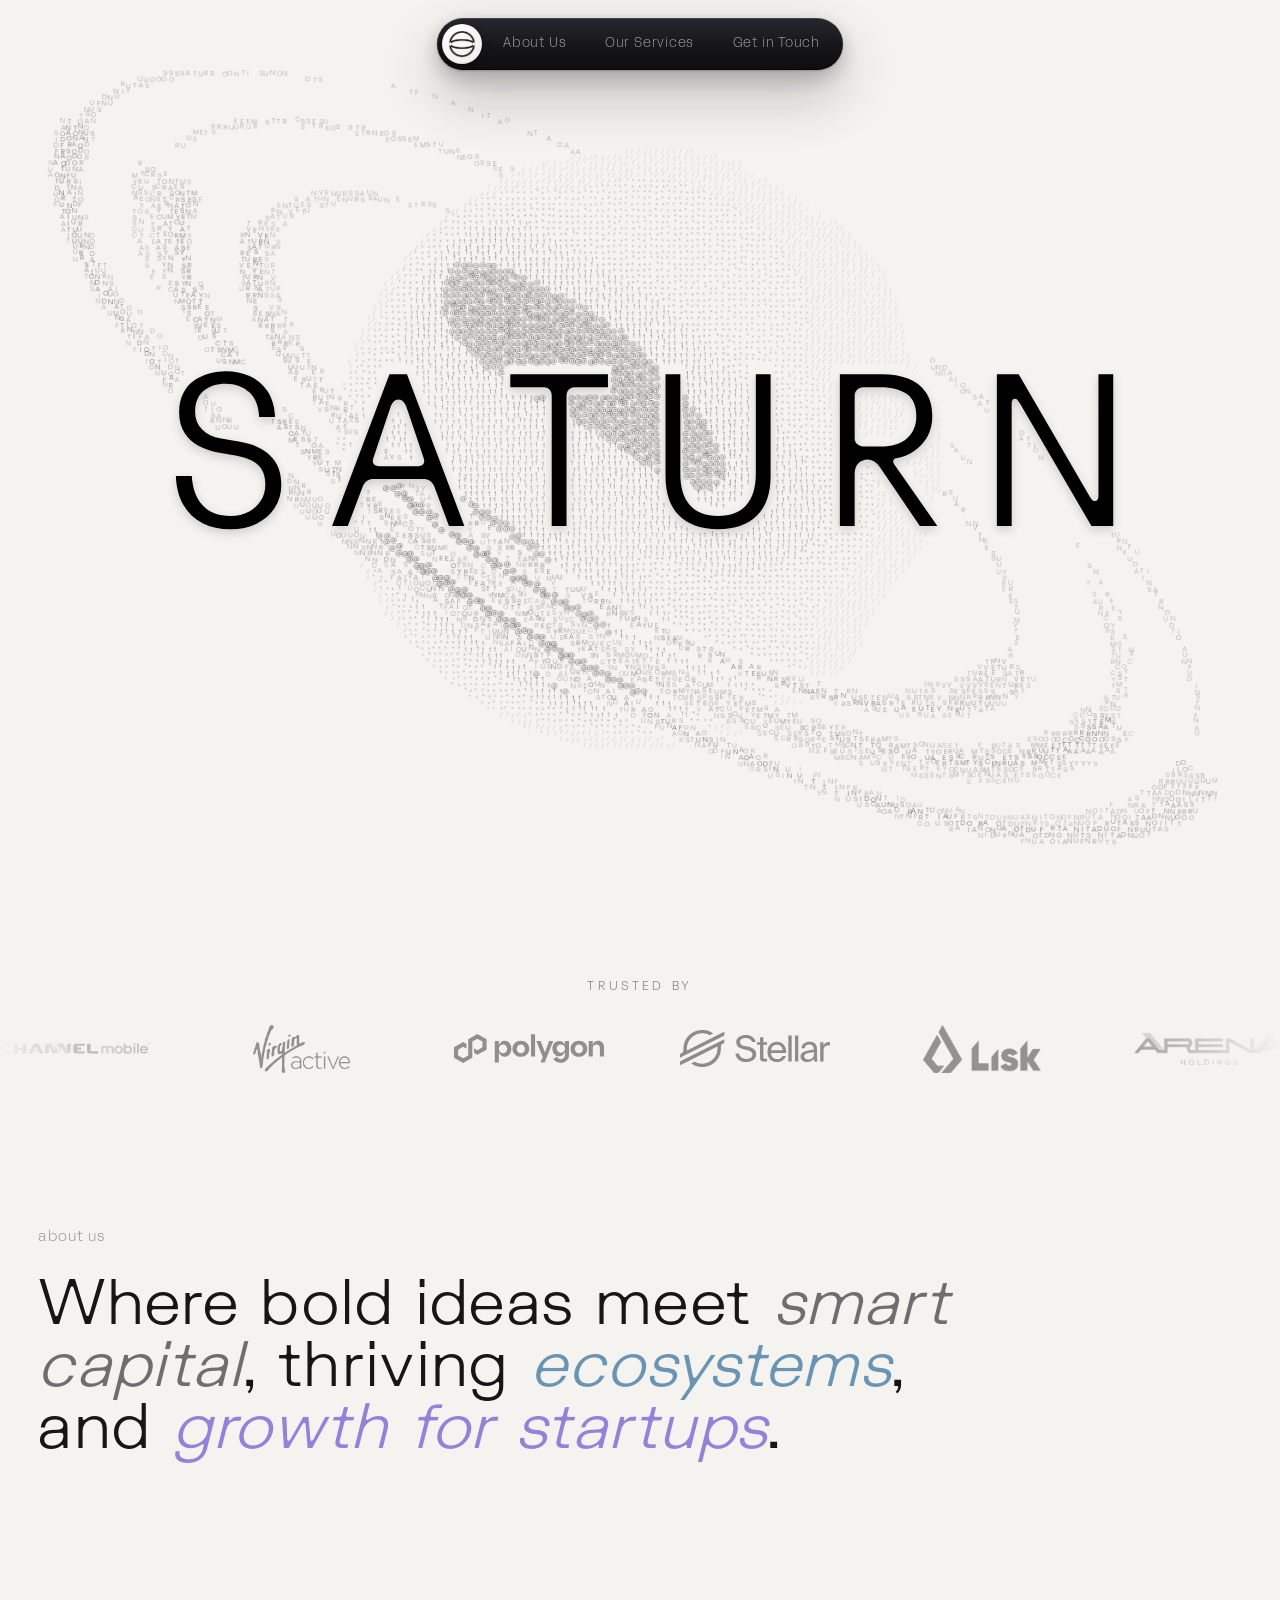
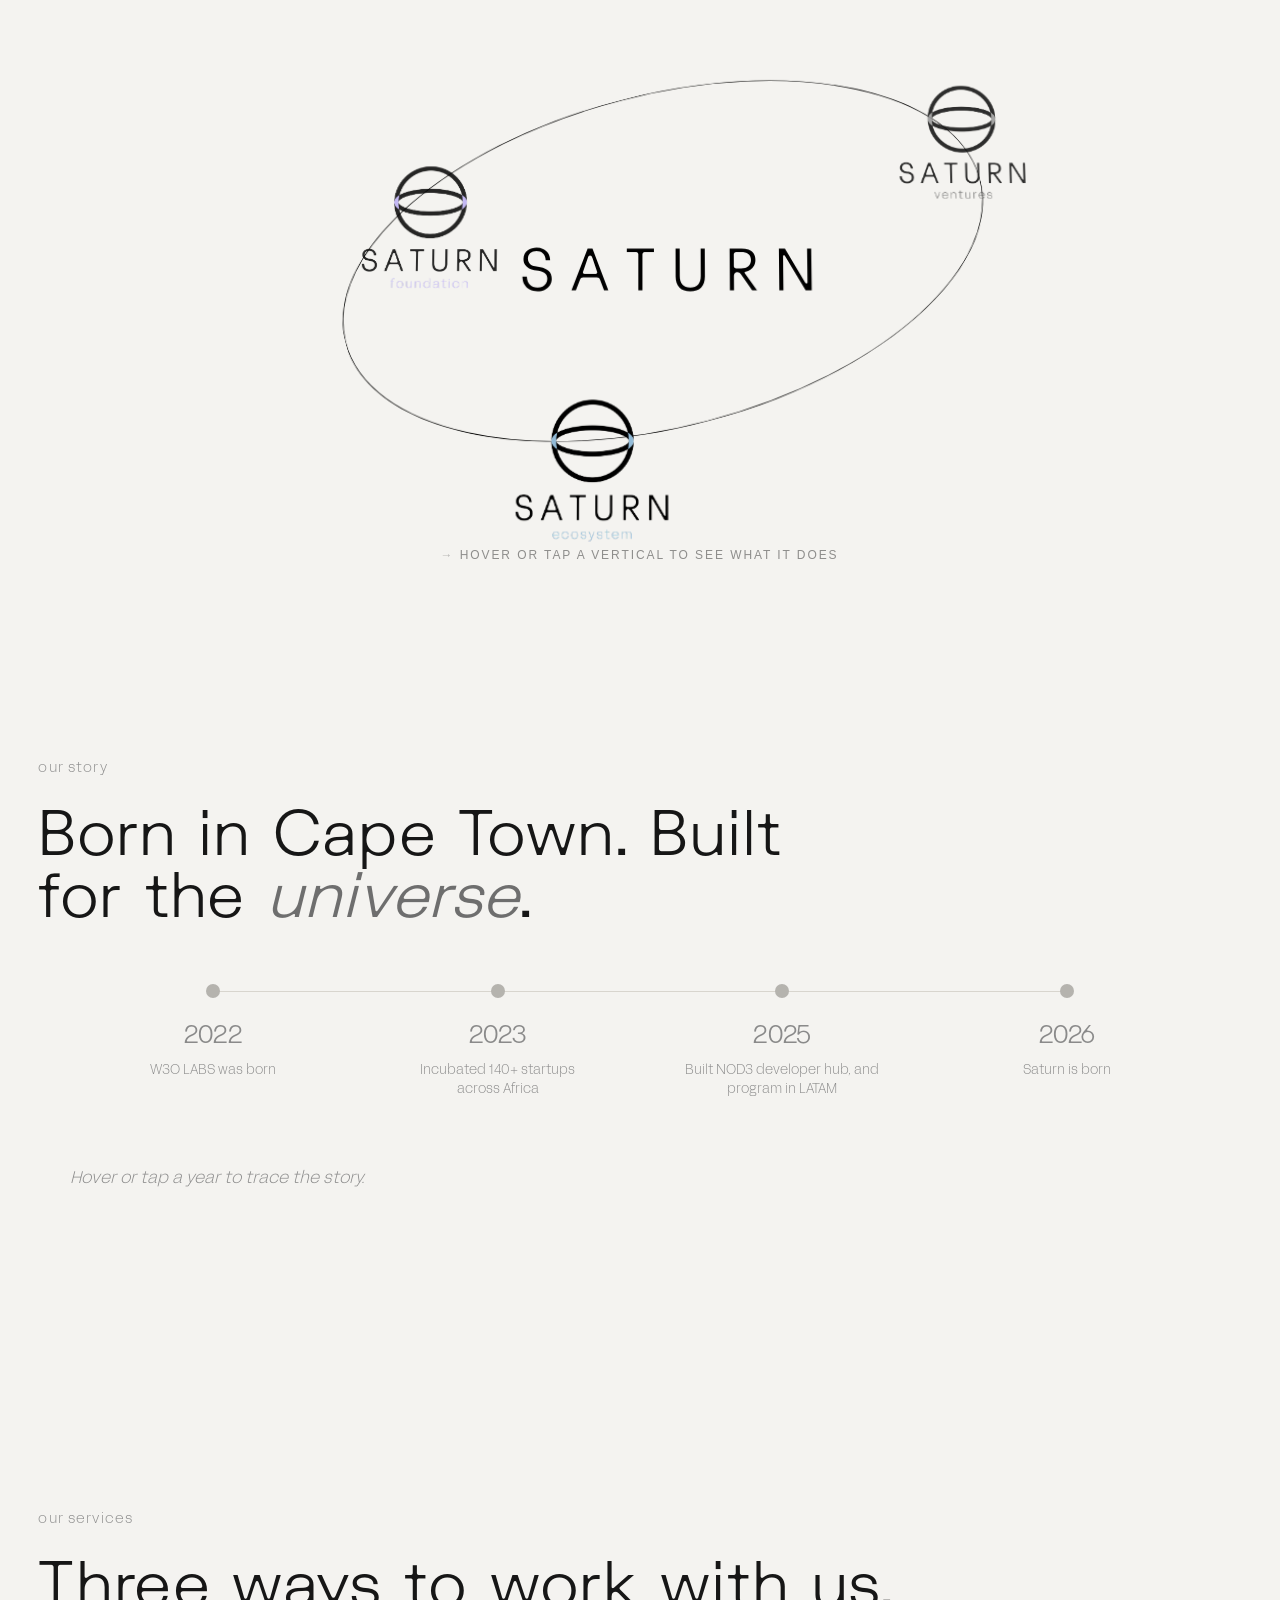
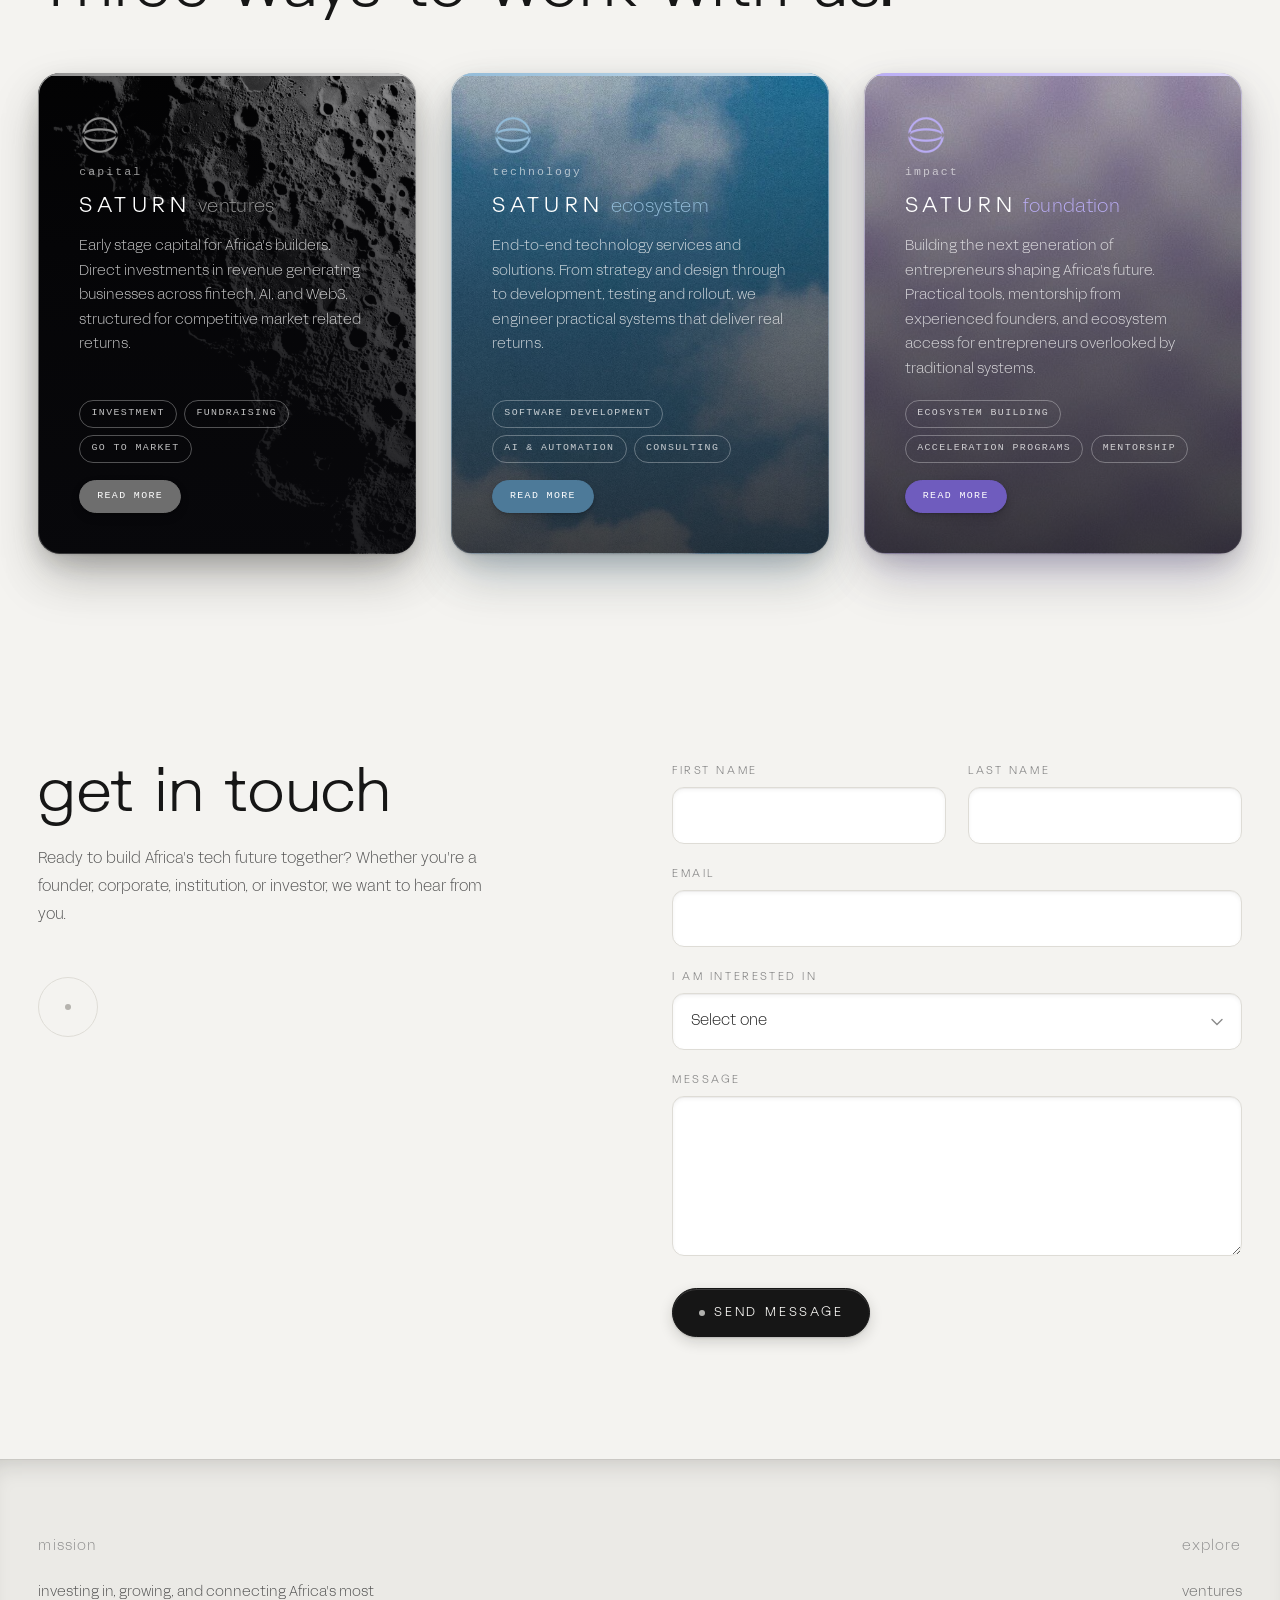
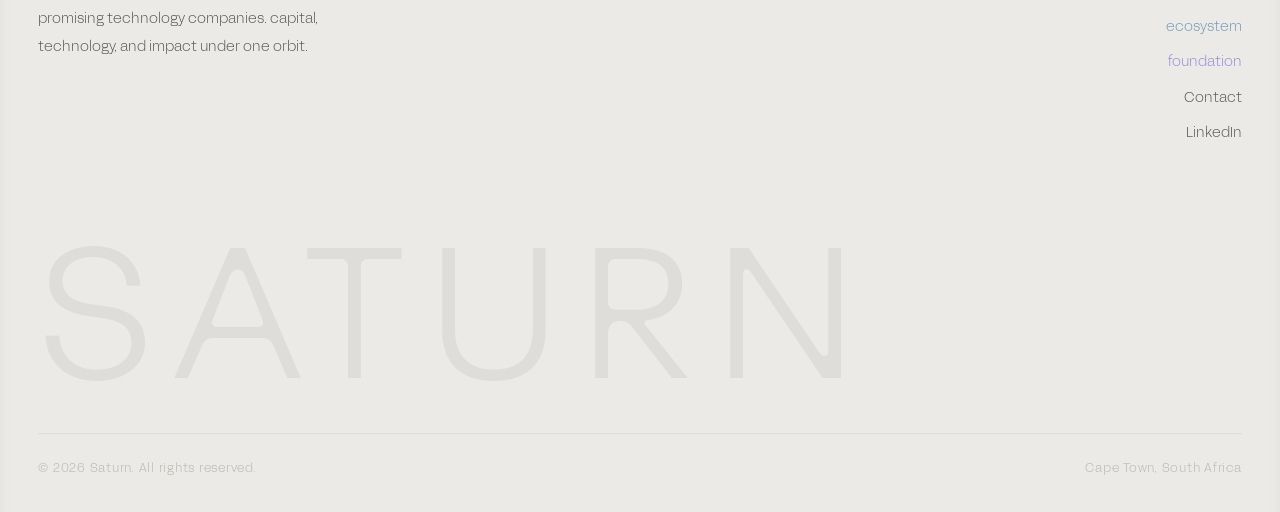
==== commit 22c0c0d5: "Hero on phones: keeps animating under reduced motion, dissolve follows scroll depth, no rebuild on a" ====
--- a/index.html
+++ b/index.html
@@ -43,12 +43,12 @@
   ]
 }
 </script>
-<link rel="stylesheet" href="assets/css/site.css?v=4bb1c2e4">
+<link rel="stylesheet" href="assets/css/site.css?v=0fa2d92a">
 <style>
   /* homepage hero */
   #stage { position: fixed; inset: 0; z-index: 0; }
-  #sat-c { display: block; width: 100vw; height: 100vh; }
-  #hero { position: relative; height: 100vh; padding: 0; z-index: 1; pointer-events: none; }
+  #sat-c { display: block; width: 100vw; height: 100vh; height: 100svh; }
+  #hero { position: relative; height: 100vh; height: 100svh; padding: 0; z-index: 1; pointer-events: none; }
   main { position: relative; z-index: 1; background: var(--bg); }
 </style>
 </head>
@@ -335,7 +335,7 @@
   </div>
 </footer>
 
-<script src="assets/js/hero.js?v=97aca173"></script>
+<script src="assets/js/hero.js?v=0ae5d7e1"></script>
 <script src="assets/js/site.js?v=d8133f27"></script>
 </body>
 </html>
--- a/assets/css/site.css
+++ b/assets/css/site.css
@@ -504,7 +504,13 @@
   .nav-menu a.nav-link { font-size: 1.1rem; font-family: var(--font-display); letter-spacing: 0.2em; text-transform: uppercase; }
   .nav-menu a.nav-link.active { background: #fff; color: #141414; }
   /* visibility must inherit here: a child set to visible stays tappable even when the closed menu is hidden */
-  .nav-drop .drop-panel { position: static; transform: none; opacity: 1; visibility: inherit; box-shadow: none; border: 0; background: transparent; text-align: center; }
+  .nav-drop .drop-panel,
+  .nav-drop:hover .drop-panel, .nav-drop:focus-within .drop-panel {
+    position: static; left: auto; top: auto; min-width: 0; transform: none;
+    opacity: 1; visibility: inherit; box-shadow: none; border: 0; background: transparent; text-align: center;
+  }
+  .drop-panel::before { display: none; }
+  .drop-item { align-items: center; }
   .nav-burger { display: block; }
   .contact-form { grid-template-columns: 1fr; }
   .stats-grid { grid-template-columns: 1fr 1fr; }
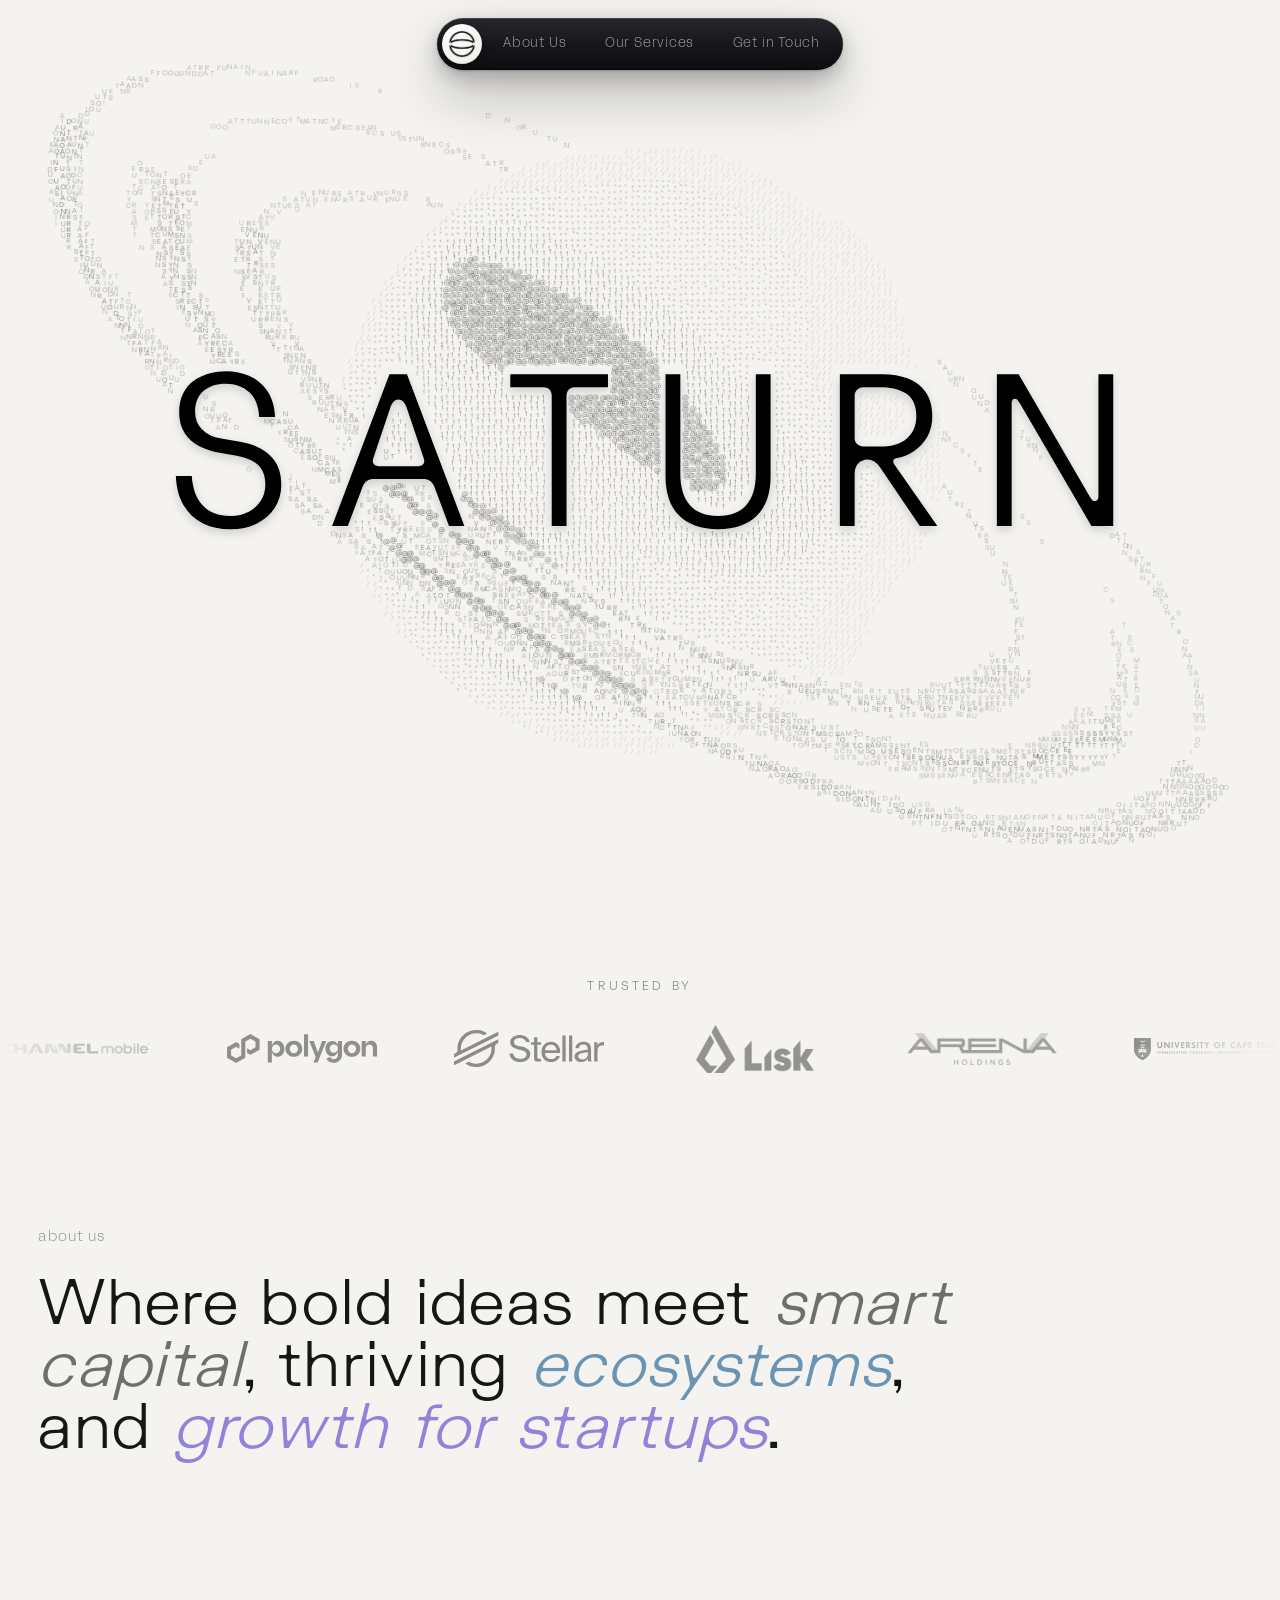
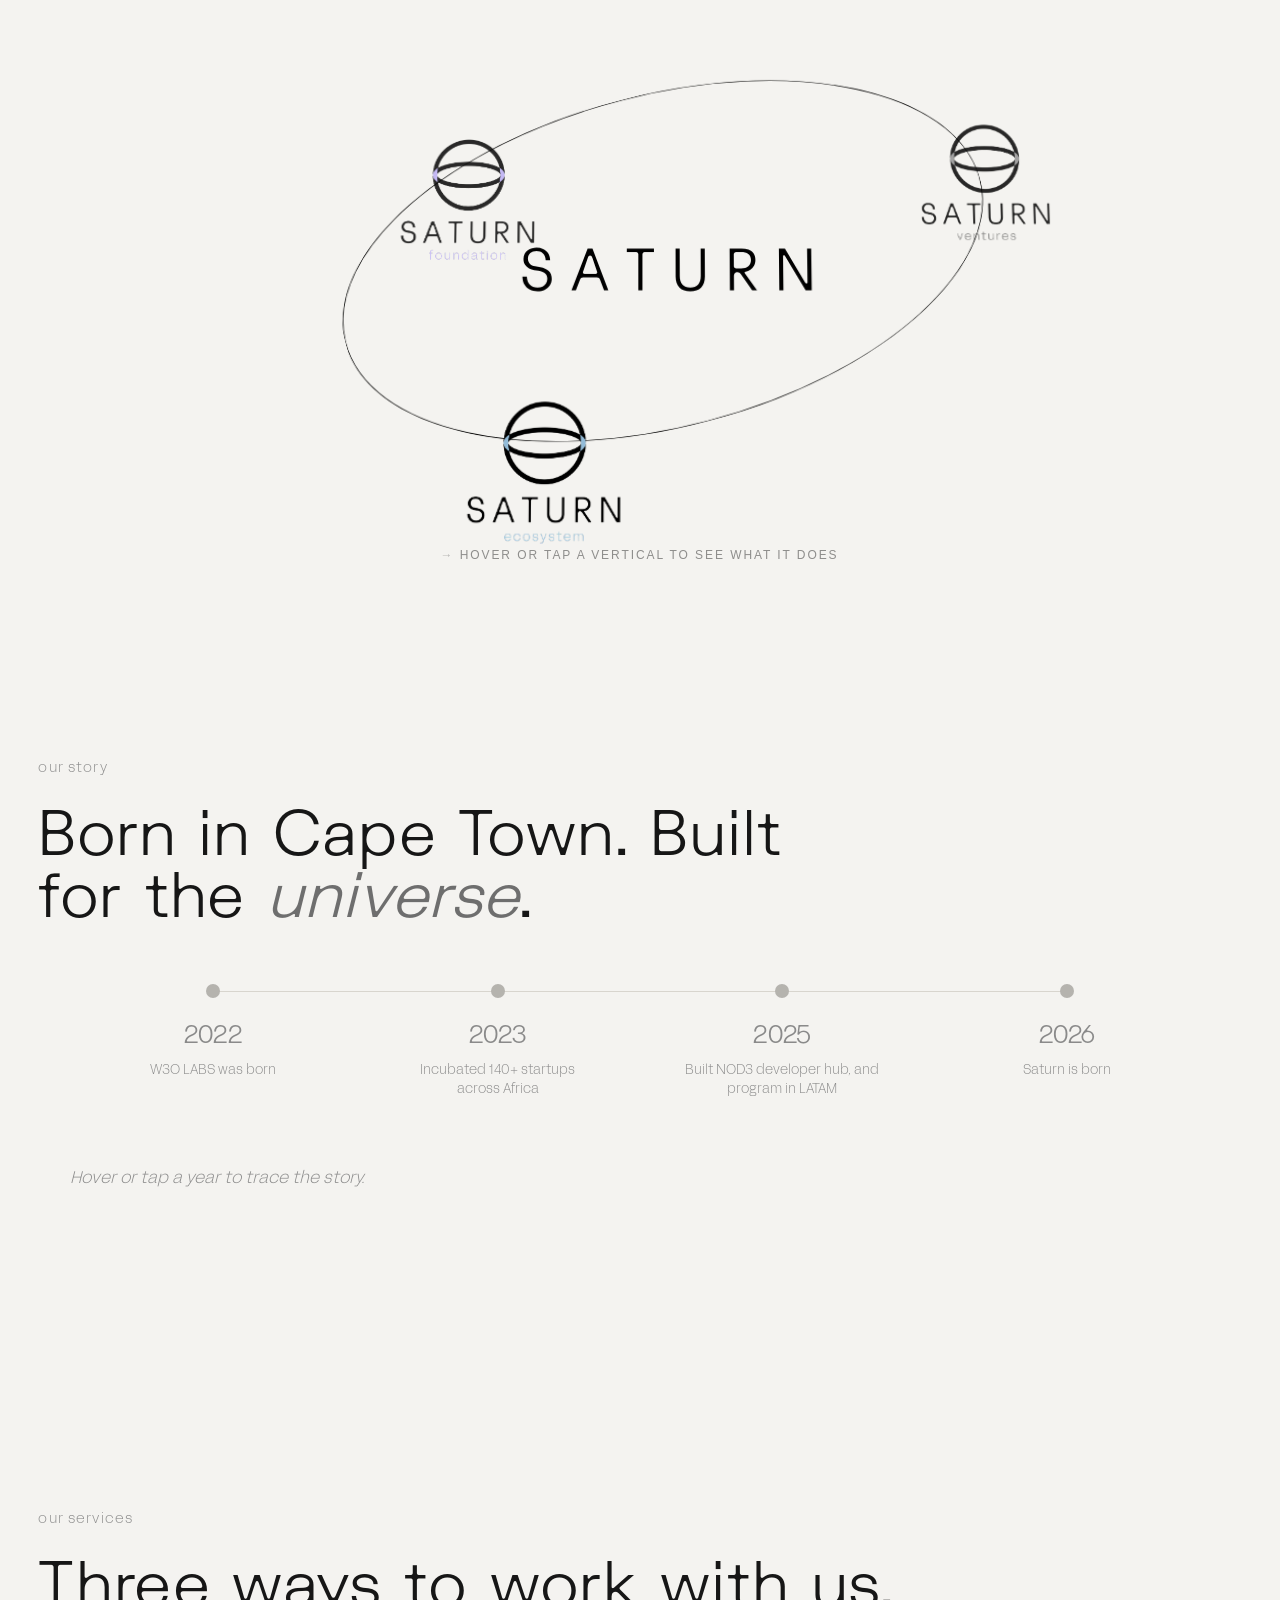
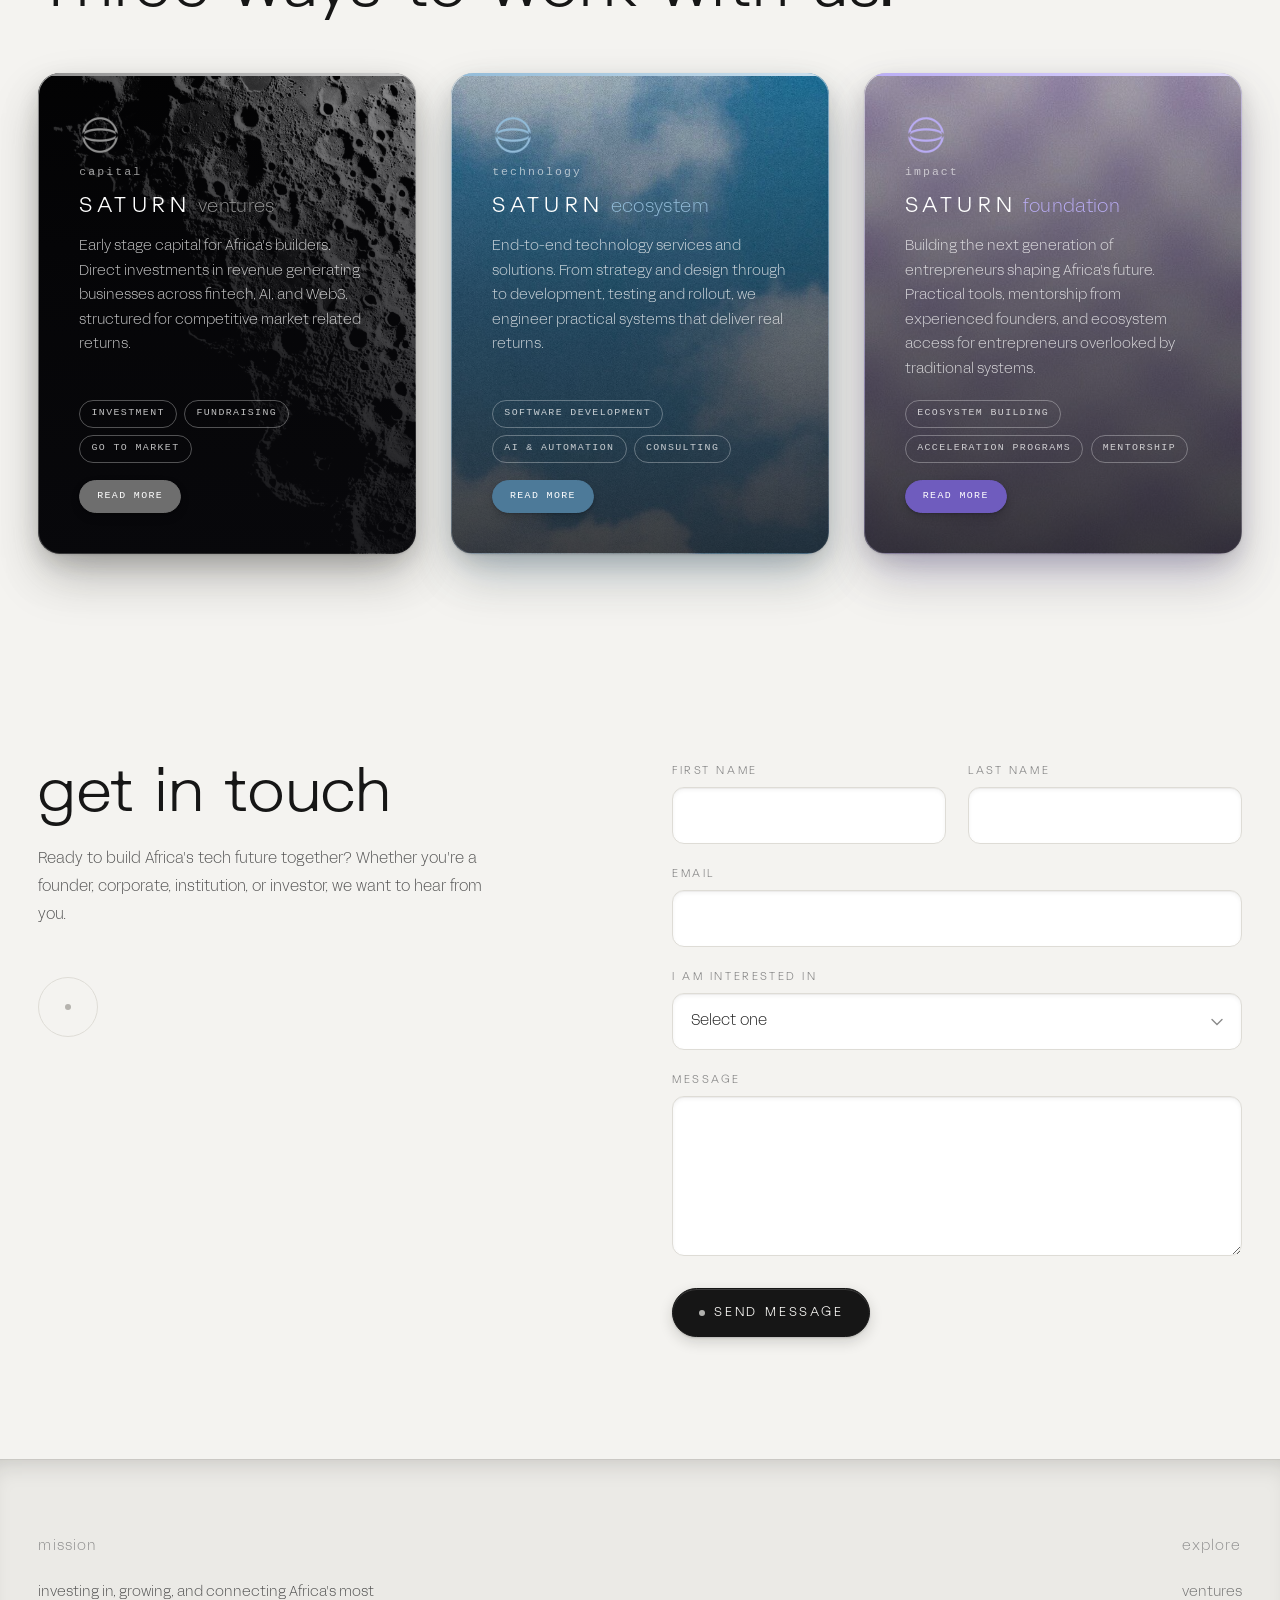
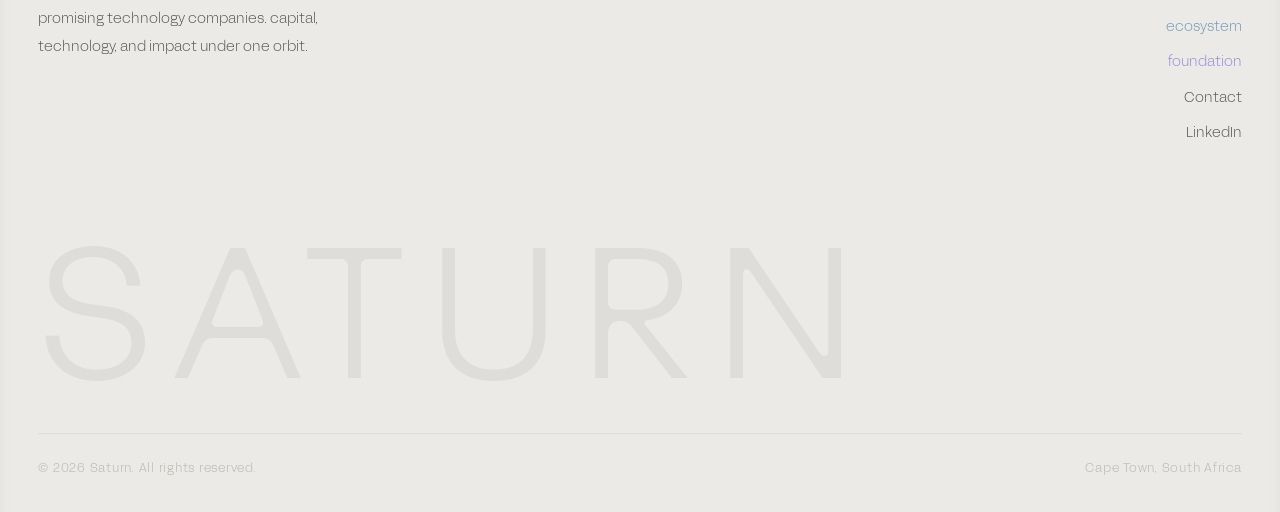
==== commit dbfb762c: "Hide Virgin Active and Abby Health until the pitches land Co-Authored-By: Claude Opus 5 <noreply@ant" ====
--- a/index.html
+++ b/index.html
@@ -43,7 +43,7 @@
   ]
 }
 </script>
-<link rel="stylesheet" href="assets/css/site.css?v=0fa2d92a">
+<link rel="stylesheet" href="assets/css/site.css?v=82511d6d">
 <style>
   /* homepage hero */
   #stage { position: fixed; inset: 0; z-index: 0; }
@@ -92,7 +92,7 @@
       <div class="marquee-track">
         <!-- two identical halves; the loop shifts exactly half the track -->
         <img src="assets/img/logos/channel-mobile.png" alt="Channel Mobile">
-        <img src="assets/img/logos/virgin-active.png" alt="Virgin Active">
+        <!-- hidden until the pitch lands: <img src="assets/img/logos/virgin-active.png" alt="Virgin Active"> -->
         <img src="assets/img/logos/polygon.svg" alt="Polygon">
         <img src="assets/img/logos/stellar.svg" alt="Stellar">
         <img src="assets/img/logos/lisk.png" alt="Lisk">
@@ -100,9 +100,9 @@
         <img src="assets/img/logos/uct.svg" alt="University of Cape Town">
         <img src="assets/img/logos/uj.png" alt="University of Johannesburg">
         <img src="assets/img/logos/ethereum.svg" alt="Ethereum">
-        <img src="assets/img/logos/abby-health.png" alt="Abby Health">
+        <!-- hidden until the pitch lands: <img src="assets/img/logos/abby-health.png" alt="Abby Health"> -->
         <img src="assets/img/logos/channel-mobile.png" alt="" aria-hidden="true">
-        <img src="assets/img/logos/virgin-active.png" alt="" aria-hidden="true">
+        <!-- hidden until the pitch lands: <img src="assets/img/logos/virgin-active.png" alt="" aria-hidden="true"> -->
         <img src="assets/img/logos/polygon.svg" alt="" aria-hidden="true">
         <img src="assets/img/logos/stellar.svg" alt="" aria-hidden="true">
         <img src="assets/img/logos/lisk.png" alt="" aria-hidden="true">
@@ -110,7 +110,7 @@
         <img src="assets/img/logos/uct.svg" alt="" aria-hidden="true">
         <img src="assets/img/logos/uj.png" alt="" aria-hidden="true">
         <img src="assets/img/logos/ethereum.svg" alt="" aria-hidden="true">
-        <img src="assets/img/logos/abby-health.png" alt="" aria-hidden="true">
+        <!-- hidden until the pitch lands: <img src="assets/img/logos/abby-health.png" alt="" aria-hidden="true"> -->
       </div>
     </div>
   </section>
--- a/assets/css/site.css
+++ b/assets/css/site.css
@@ -876,7 +876,7 @@
 
 /* Clients: quiet logo grid, no copy. */
 .client-grid {
-  display: grid; grid-template-columns: repeat(4, 1fr);
+  display: grid; grid-template-columns: repeat(auto-fit, minmax(180px, 1fr));
   gap: clamp(0.9rem, 2vw, 1.6rem);
   margin-top: var(--block-gap);
 }
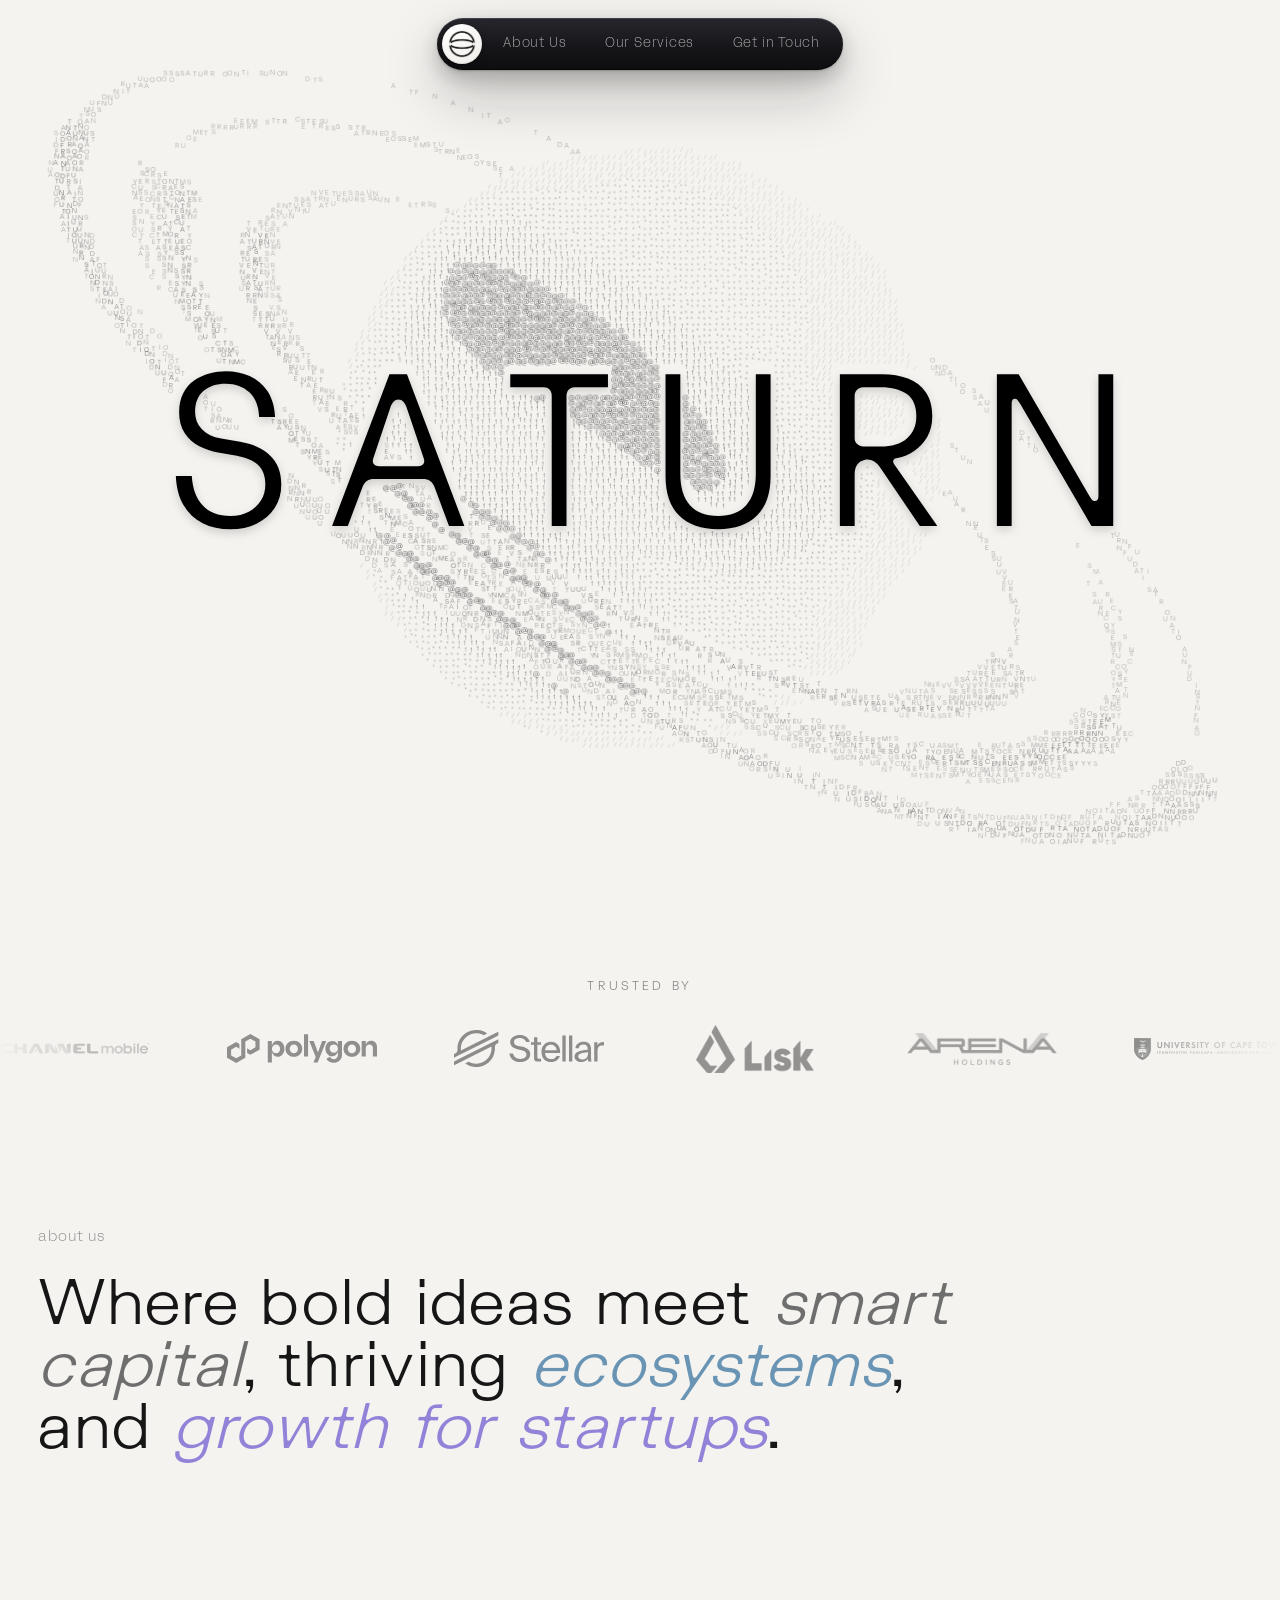
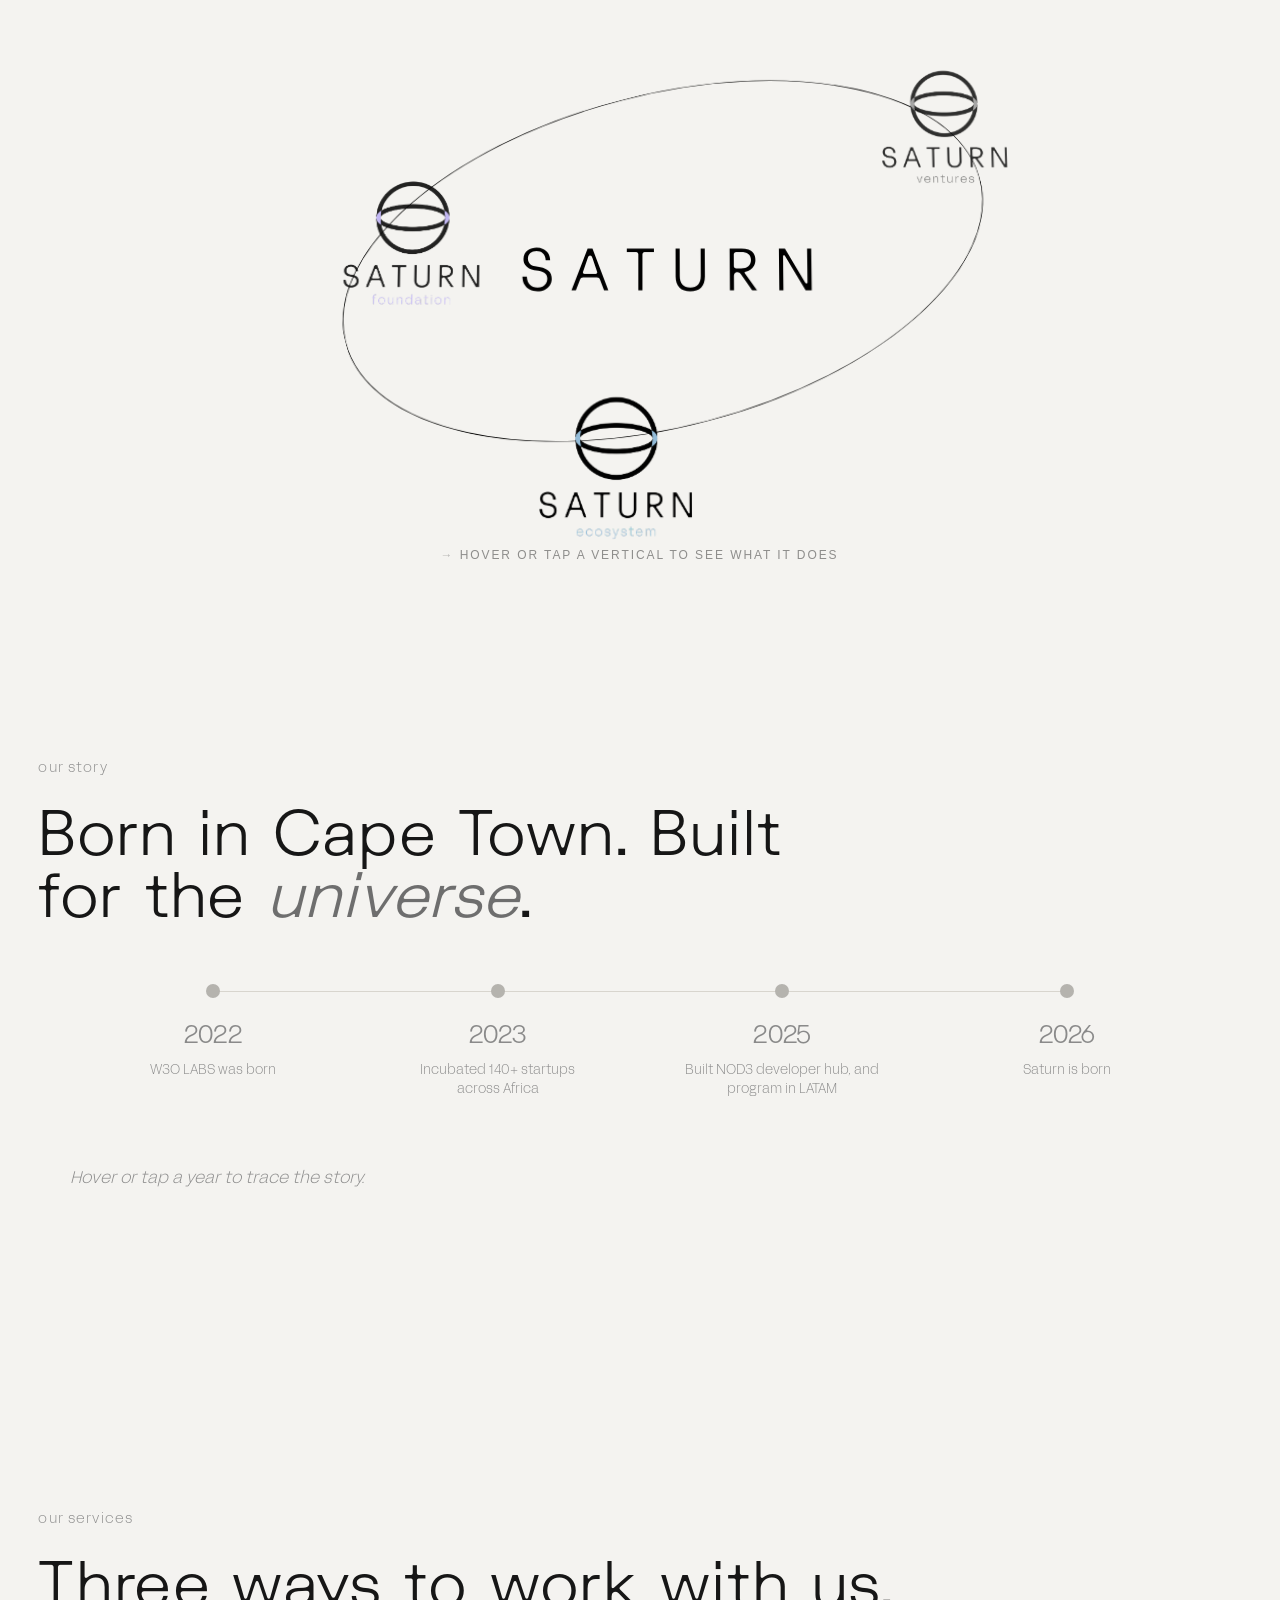
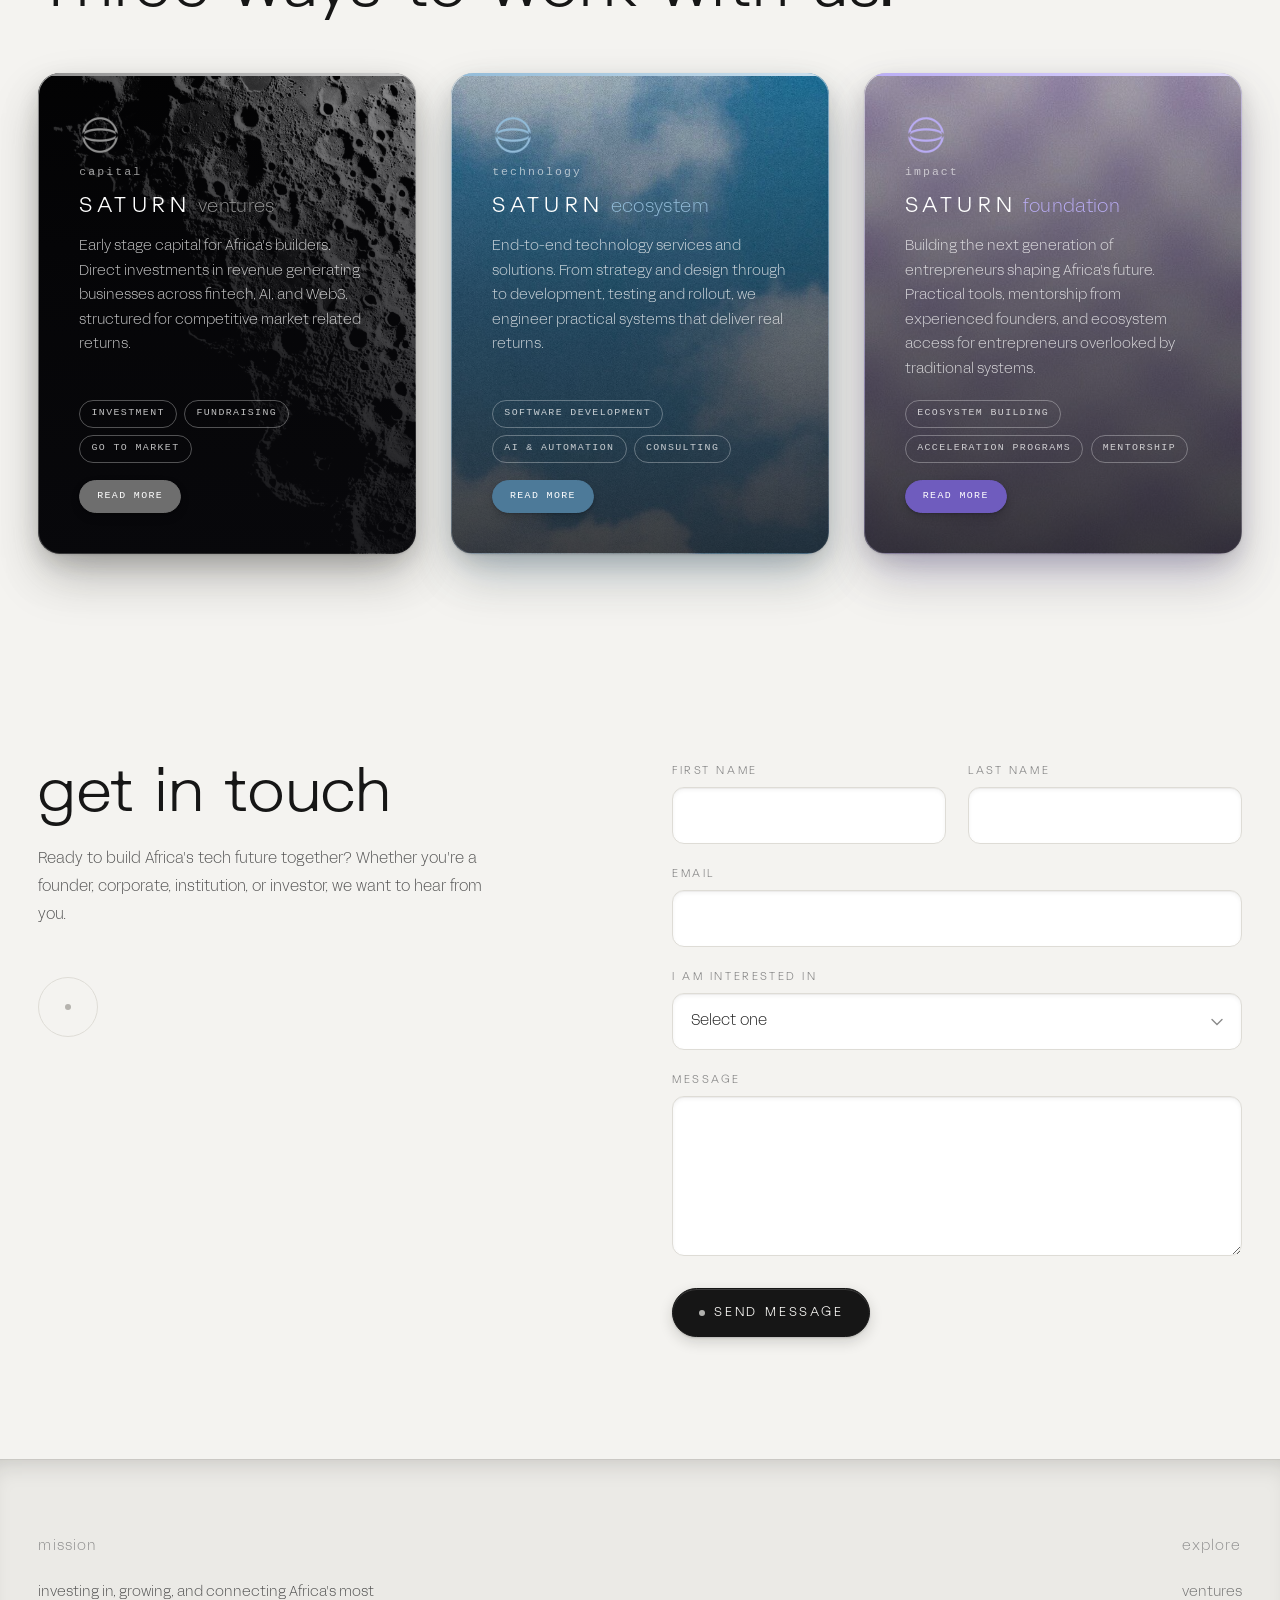
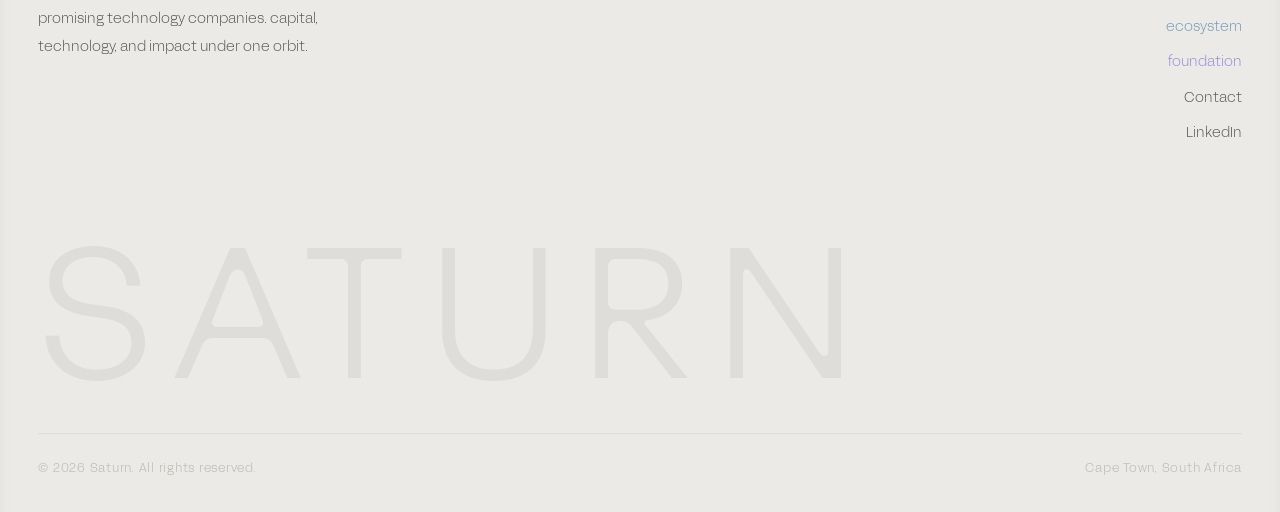
==== commit bac3b8e1: "Service cards on touch screens: collapsed by default, tap to open with the gradient panel Co-Authore" ====
--- a/index.html
+++ b/index.html
@@ -43,7 +43,7 @@
   ]
 }
 </script>
-<link rel="stylesheet" href="assets/css/site.css?v=82511d6d">
+<link rel="stylesheet" href="assets/css/site.css?v=bbcabb30">
 <style>
   /* homepage hero */
   #stage { position: fixed; inset: 0; z-index: 0; }
@@ -336,6 +336,6 @@
 </footer>
 
 <script src="assets/js/hero.js?v=0ae5d7e1"></script>
-<script src="assets/js/site.js?v=d8133f27"></script>
+<script src="assets/js/site.js?v=b52343b9"></script>
 </body>
 </html>
--- a/assets/css/site.css
+++ b/assets/css/site.css
@@ -796,7 +796,7 @@
   transition: box-shadow 0.45s cubic-bezier(0.2, 0.7, 0.2, 1), transform 0.45s cubic-bezier(0.2, 0.7, 0.2, 1);
   outline: none;
 }
-.svc:hover .svc-inner, .svc:focus-within .svc-inner {
+.svc:hover .svc-inner, .svc:focus-within .svc-inner, .svc.is-open .svc-inner {
   transform: translateY(-3px);
   box-shadow:
     inset 0 1px 0 rgba(255,255,255,0.35),
@@ -824,7 +824,7 @@
     transform 0.5s cubic-bezier(0.2, 0.7, 0.2, 1),
     margin-top 0.55s cubic-bezier(0.2, 0.7, 0.2, 1);
 }
-.svc:hover .svc-more, .svc:focus-within .svc-more {
+.svc:hover .svc-more, .svc:focus-within .svc-more, .svc.is-open .svc-more {
   max-height: 240px; opacity: 1; margin-top: 1rem; transform: none;
 }
 
@@ -857,8 +857,8 @@
   opacity: 0;
   transition: opacity 0.5s cubic-bezier(0.2, 0.7, 0.2, 1);
 }
-.page-ventures .svc:hover .svc-inner::before, .page-ventures .svc:focus-within .svc-inner::before,
-.page-ecosystem .svc:hover .svc-inner::before, .page-ecosystem .svc:focus-within .svc-inner::before { opacity: 1; }
+.page-ventures .svc:hover .svc-inner::before, .page-ventures .svc:focus-within .svc-inner::before, .page-ventures .svc.is-open .svc-inner::before,
+.page-ecosystem .svc:hover .svc-inner::before, .page-ecosystem .svc:focus-within .svc-inner::before, .page-ecosystem .svc.is-open .svc-inner::before { opacity: 1; }
 .page-ventures .svc-inner > *, .page-ecosystem .svc-inner > * { position: relative; }
 .page-ventures .svc h3, .page-ecosystem .svc h3 { color: #fff; }
 .page-ventures .svc-teaser, .page-ventures .svc-more,
@@ -939,9 +939,20 @@
   .stl-btn { align-items: flex-start; text-align: left; }
   .stl-cap { text-align: left; }
 }
-@media (hover: none), (max-width: 640px) {
-  .svc-inner { min-height: 0; }
-  .svc-more { max-height: none; opacity: 1; margin-top: 1rem; overflow: visible; transform: none; }
+/* touch: cards start collapsed and open on tap (site.js toggles .is-open).
+   Hover states can stick after a tap on touch screens, so they are switched
+   off here and only the tapped state counts. */
+@media (hover: none) {
+  .svc-inner { min-height: 240px; cursor: pointer; }
+  .svc:hover .svc-inner { transform: none; }
+  .svc:hover .svc-more { max-height: 0; opacity: 0; margin-top: 0; transform: translateY(6px); }
+  .page-ventures .svc:hover .svc-inner::before, .page-ecosystem .svc:hover .svc-inner::before { opacity: 0; }
+  .svc.is-open .svc-inner { transform: none; }
+  .svc.is-open .svc-more { max-height: 320px; opacity: 1; margin-top: 1rem; transform: none; }
+  .page-ventures .svc.is-open .svc-inner::before, .page-ecosystem .svc.is-open .svc-inner::before { opacity: 1; }
+}
+@media (max-width: 640px) {
+  .svc-inner { min-height: 240px; }
 }
 
 
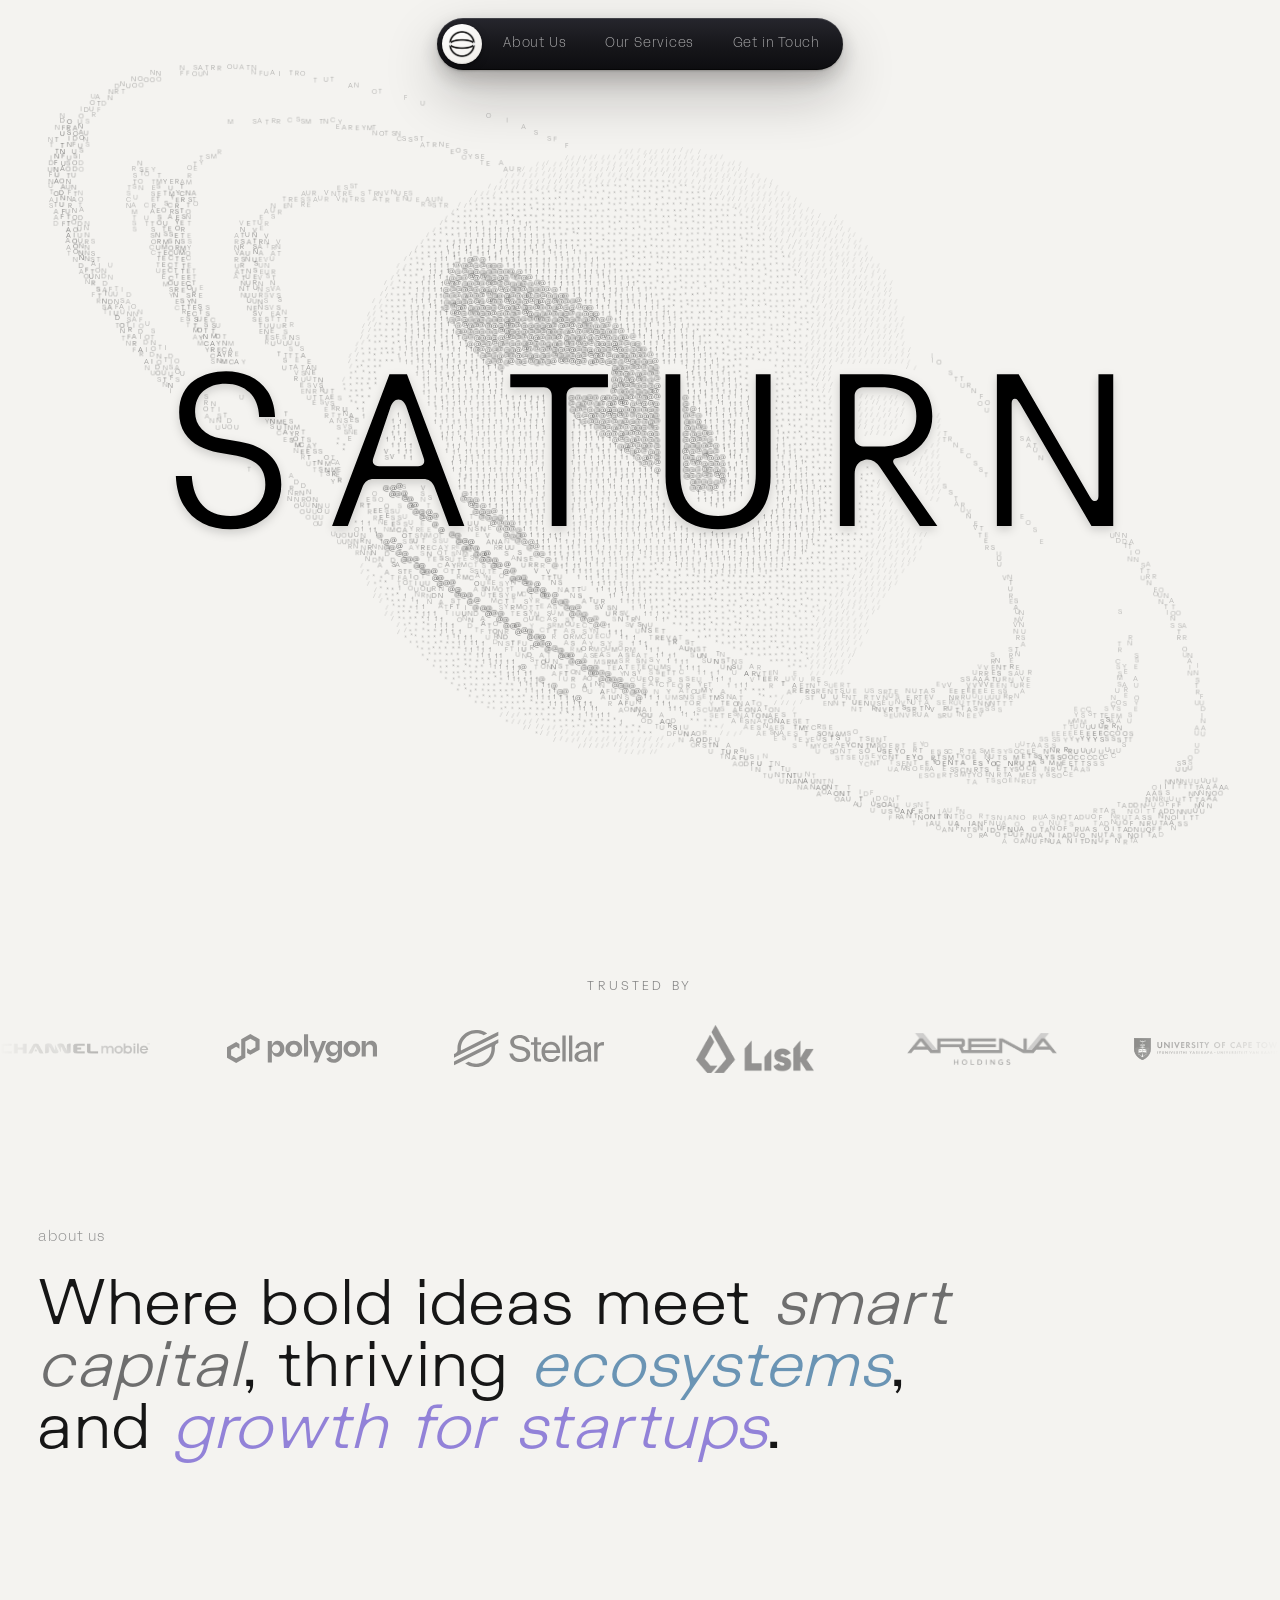
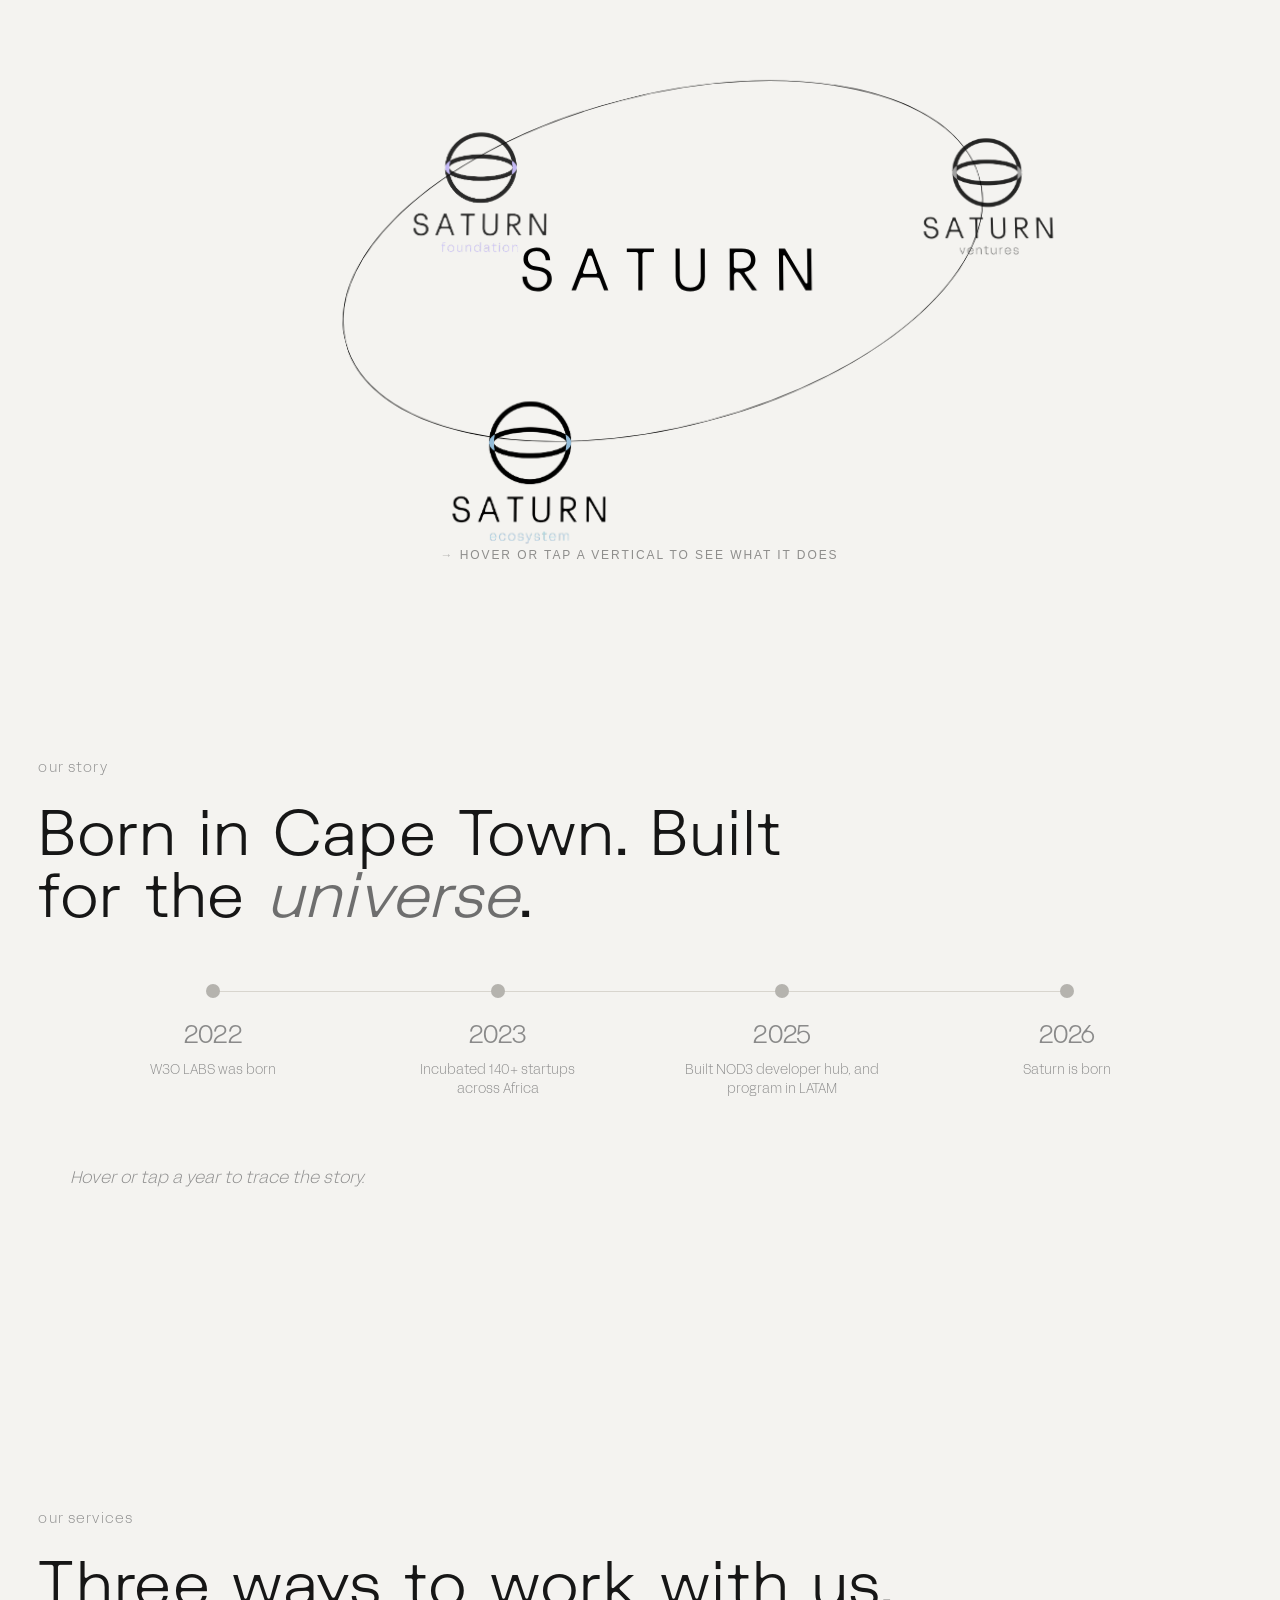
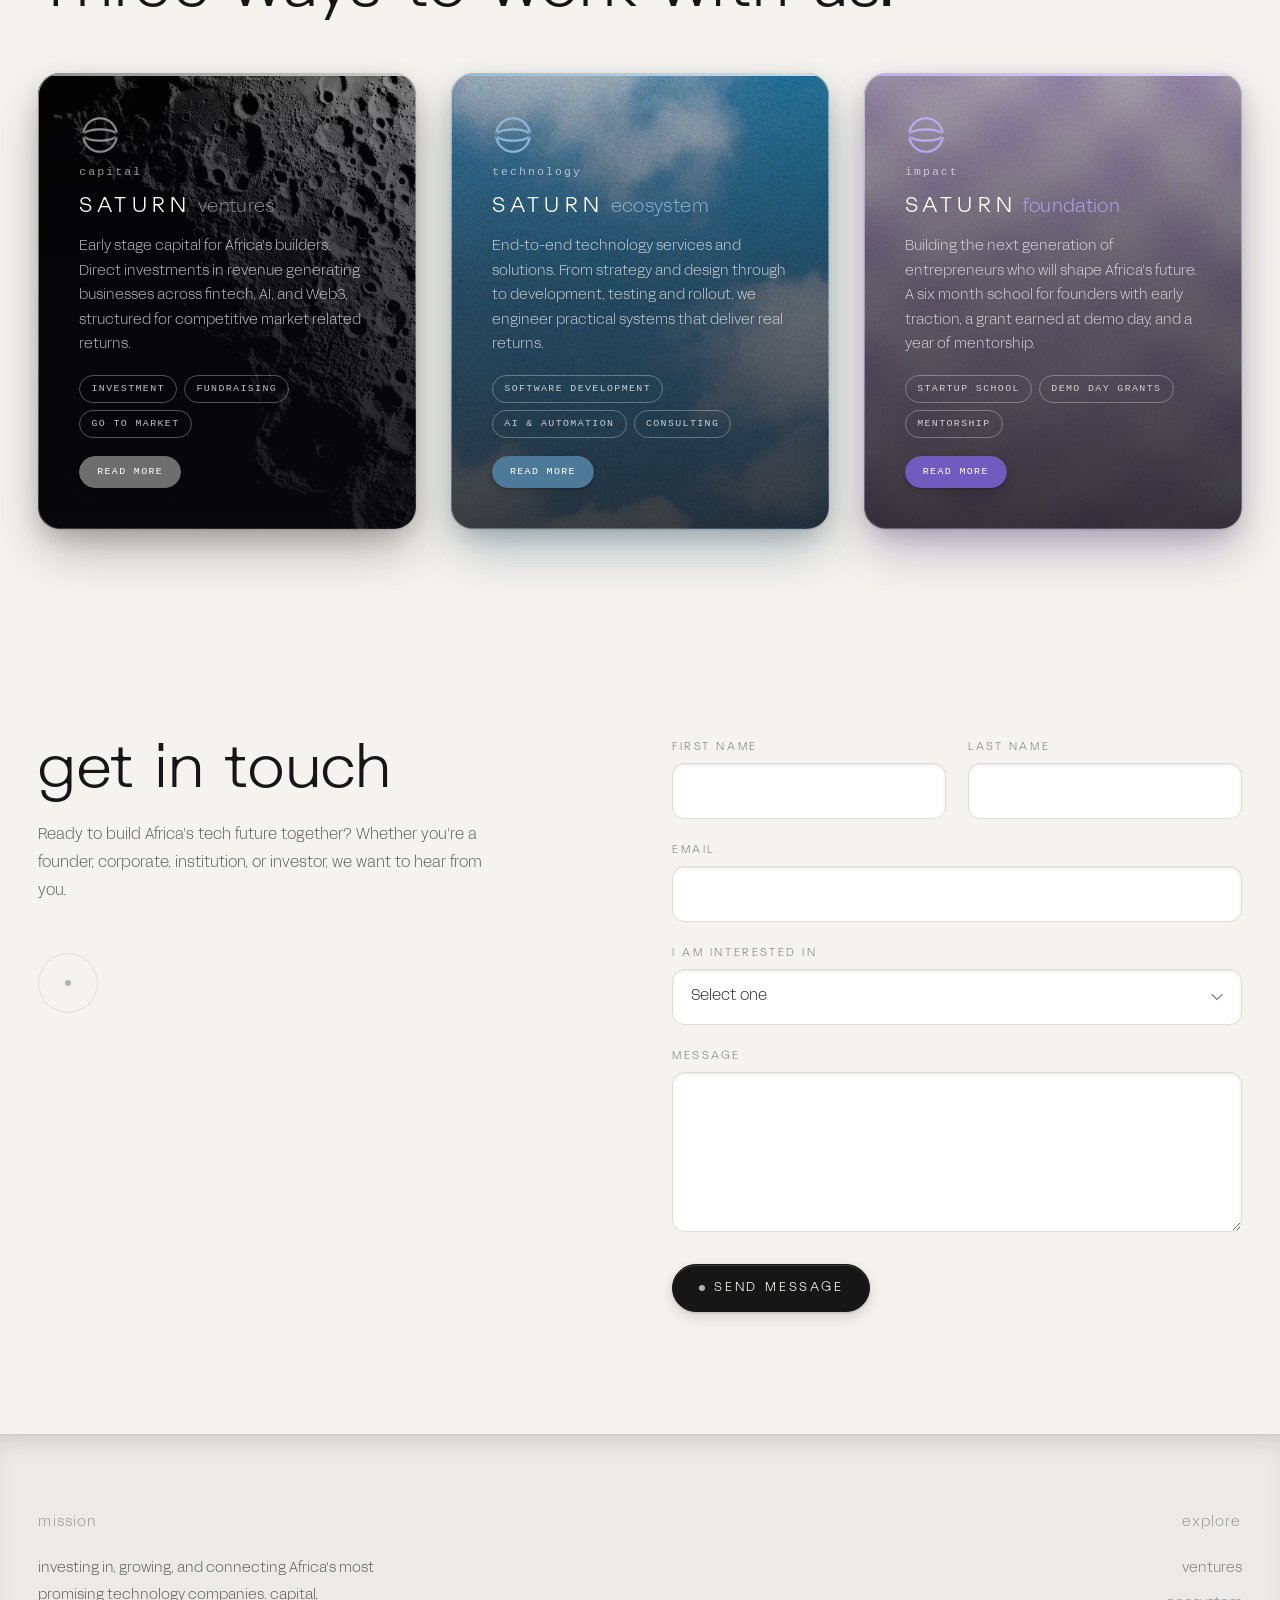
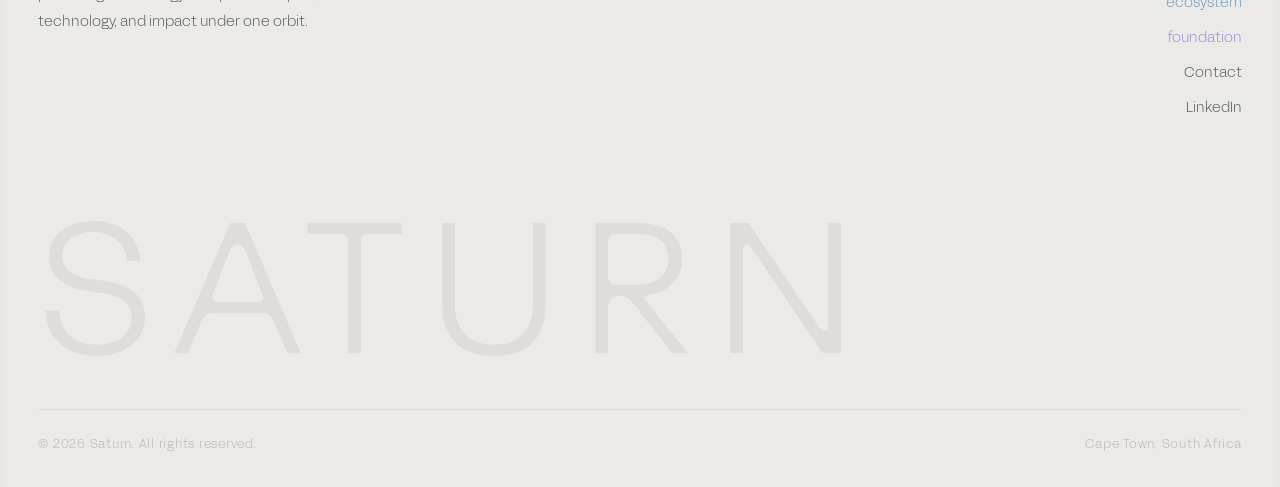
==== commit 7f4bceda: "Foundation copy: January 2027 cohort, demo day grants, 18 to 35, twelve months of mentorship; homepa" ====
--- a/index.html
+++ b/index.html
@@ -229,8 +229,8 @@
             <span>impact</span>
           </div>
           <h3><span class="sat">Saturn</span> <span class="v">foundation</span></h3>
-          <p>Building the next generation of entrepreneurs shaping Africa's future. Practical tools, mentorship from experienced founders, and ecosystem access for entrepreneurs overlooked by traditional systems.</p>
-          <div class="tags"><span>Ecosystem Building</span><span>Acceleration Programs</span><span>Mentorship</span></div>
+          <p>Building the next generation of entrepreneurs who will shape Africa's future. A six month school for founders with early traction, a grant earned at demo day, and a year of mentorship.</p>
+          <div class="tags"><span>Startup School</span><span>Demo day grants</span><span>Mentorship</span></div>
           <a href="foundation.html" class="btn">Read More</a>
         </article>
       </div>
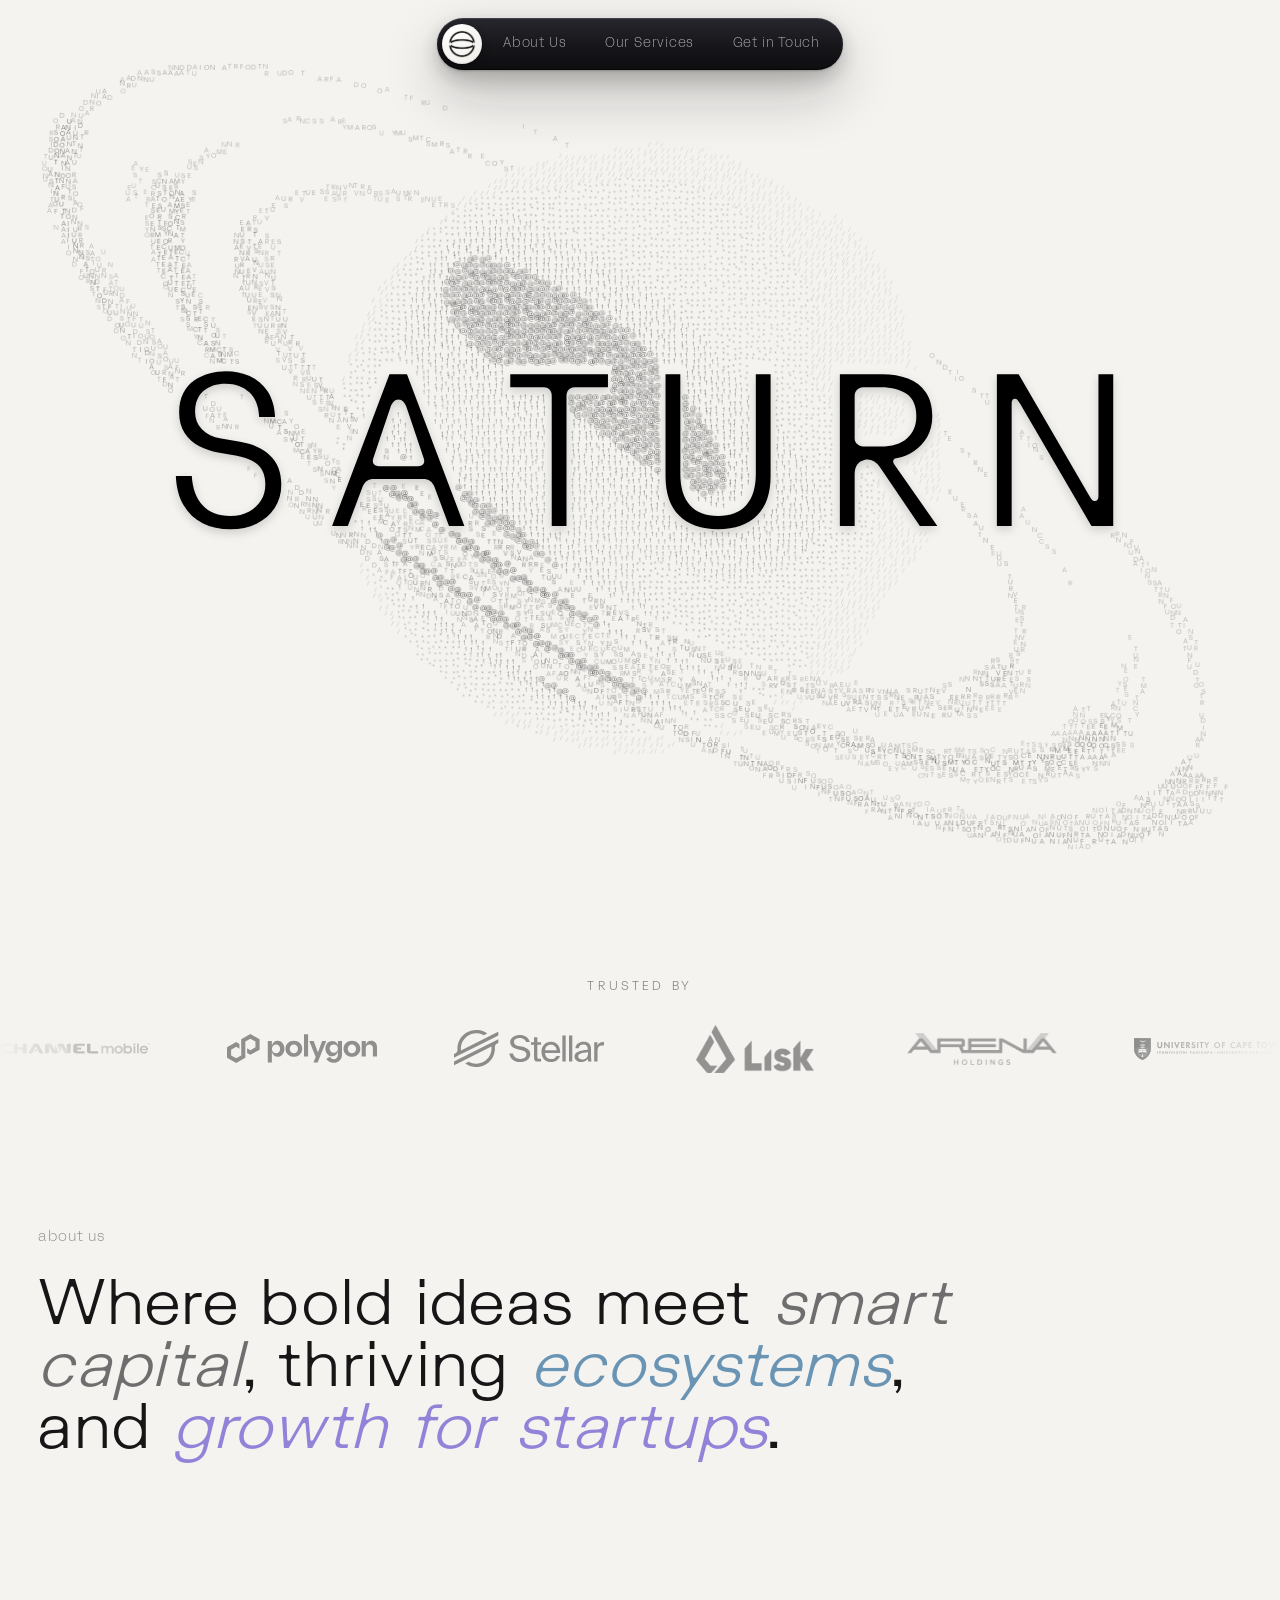
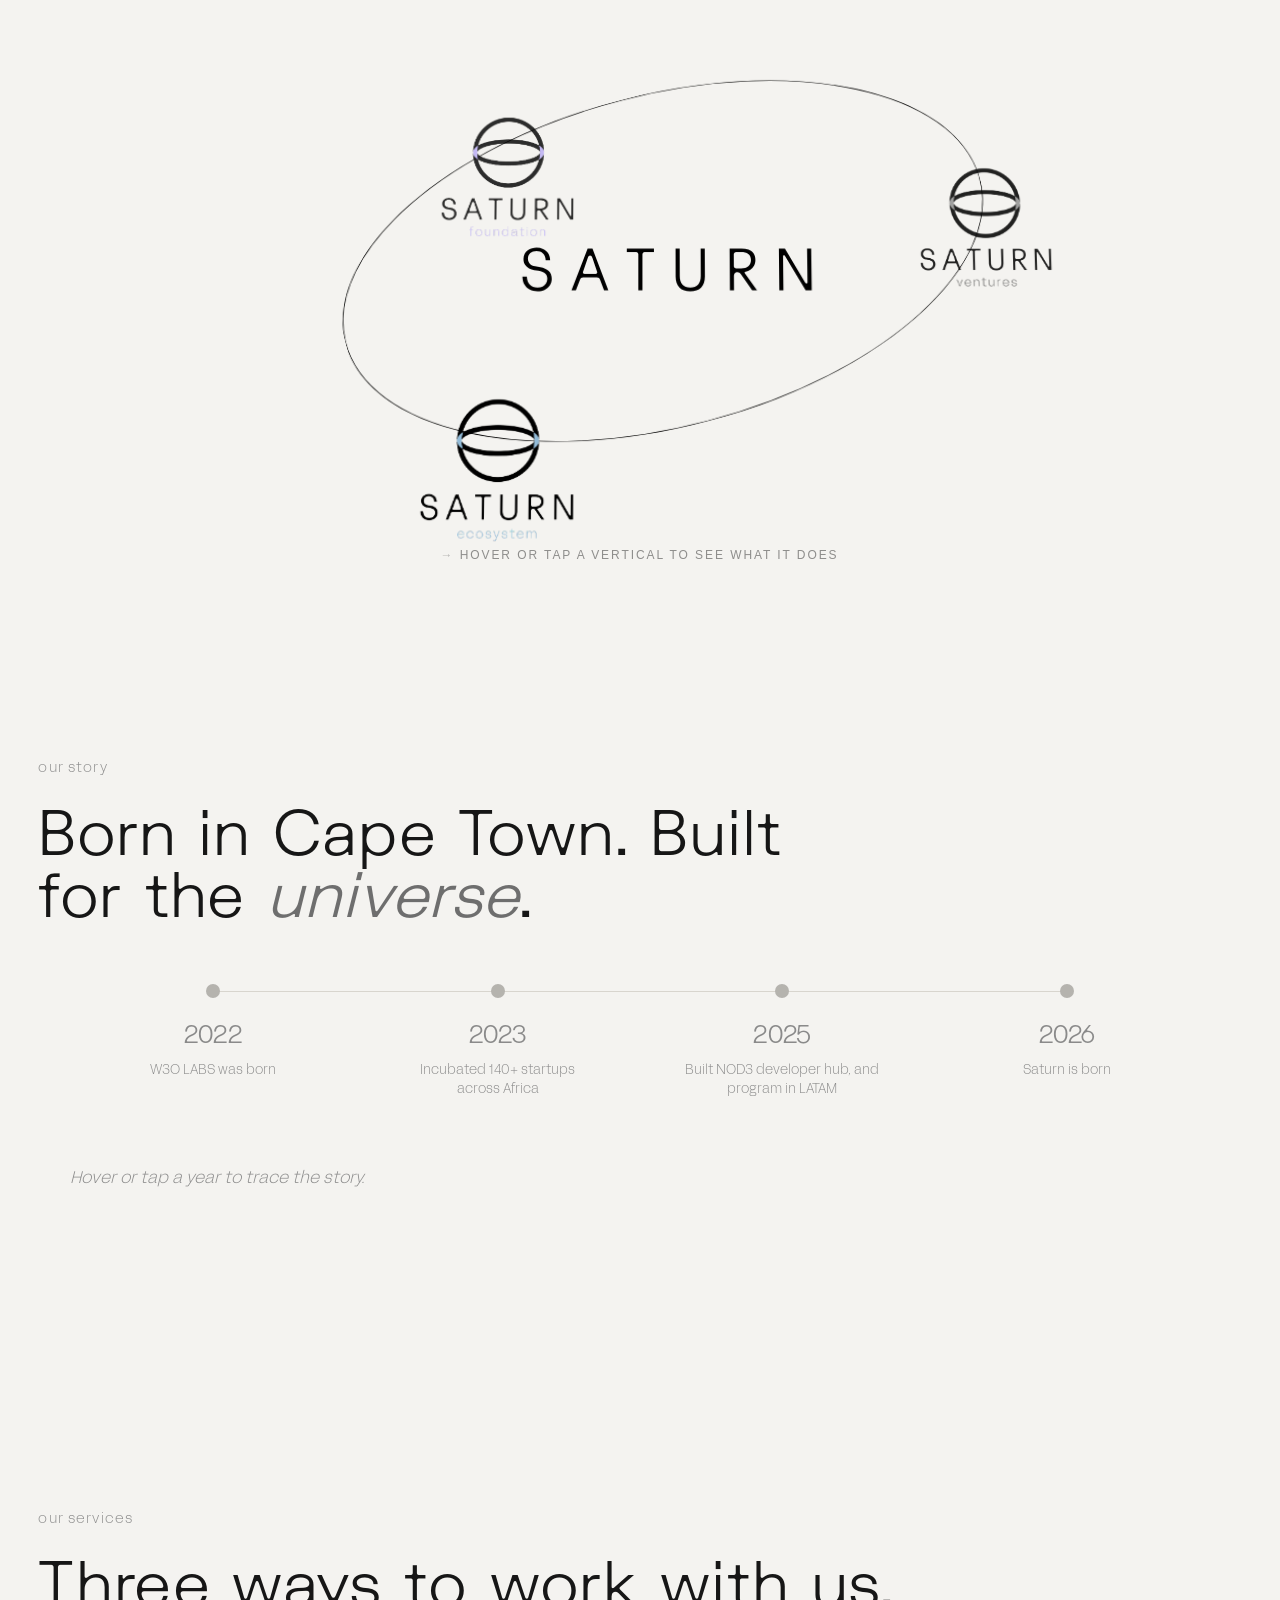
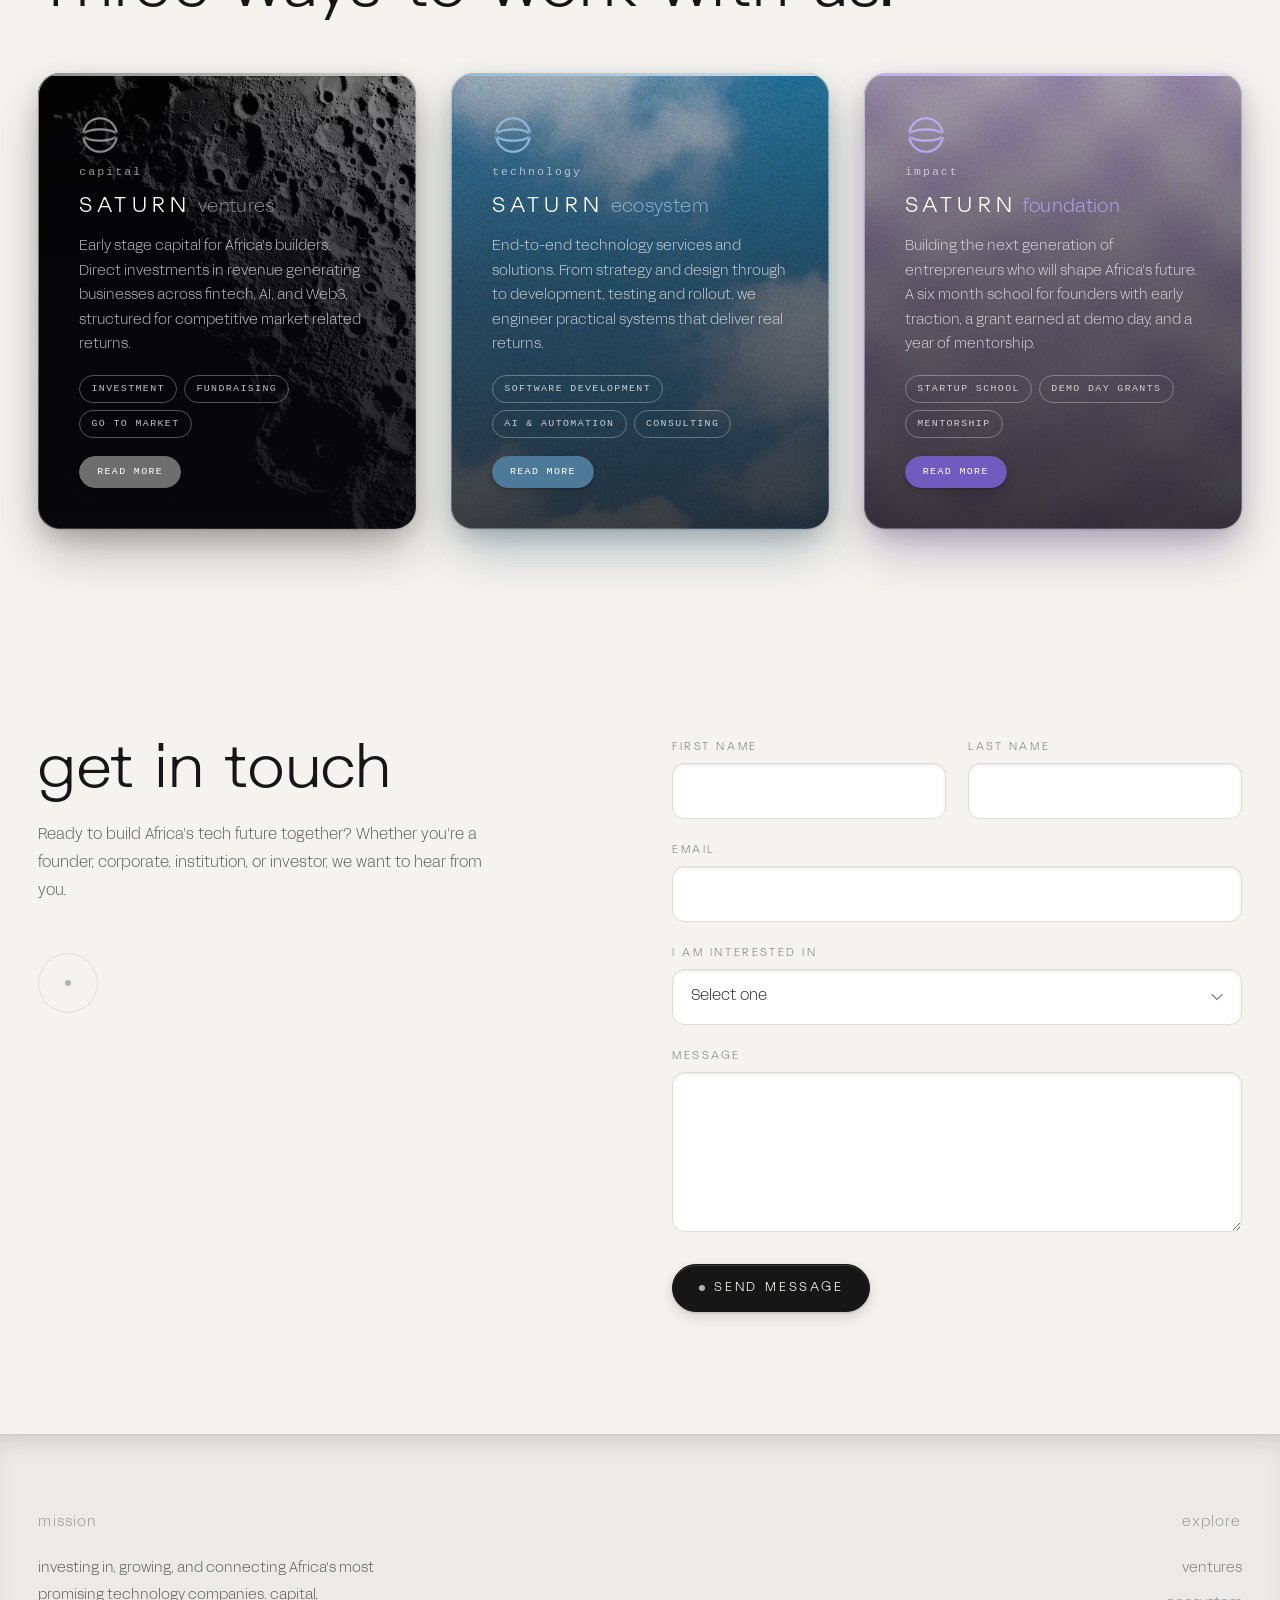
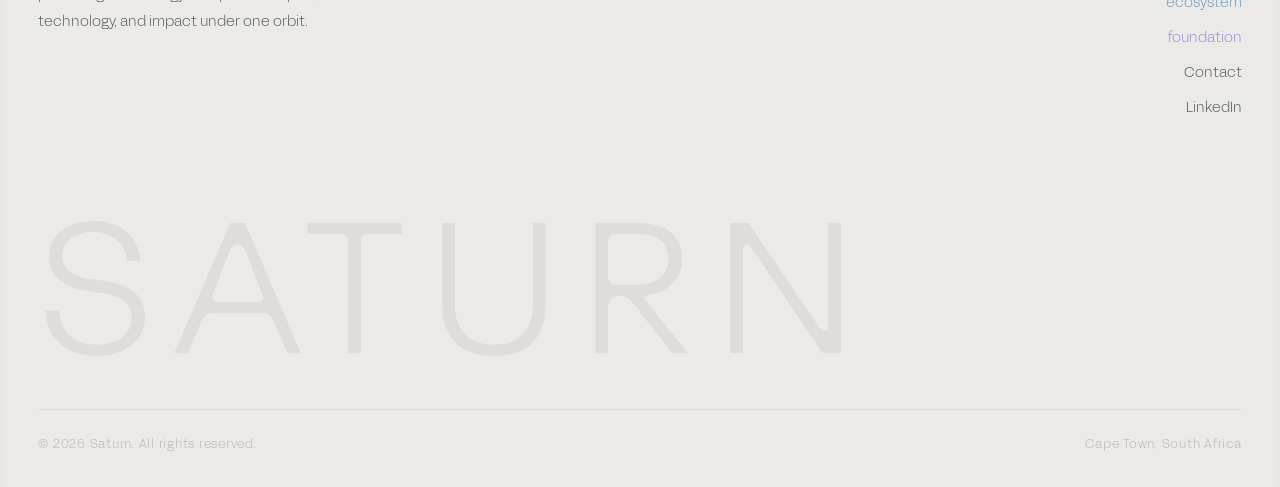
==== commit e5524d68: "Foundation: NPC paragraph, example tiles run full width in one row Co-Authored-By: Claude Opus 5 <no" ====
--- a/index.html
+++ b/index.html
@@ -43,7 +43,7 @@
   ]
 }
 </script>
-<link rel="stylesheet" href="assets/css/site.css?v=bbcabb30">
+<link rel="stylesheet" href="assets/css/site.css?v=227795cb">
 <style>
   /* homepage hero */
   #stage { position: fixed; inset: 0; z-index: 0; }
--- a/assets/css/site.css
+++ b/assets/css/site.css
@@ -1495,10 +1495,10 @@
 
 /* who should apply: example tiles under the criteria */
 .examples-lead { margin-top: var(--block-gap); font-size: 0.8rem; letter-spacing: 0.08em; color: var(--ink-mid); }
-.examples { list-style: none; display: flex; flex-wrap: wrap; gap: 0.7rem; margin-top: 1rem; }
+.examples { list-style: none; display: grid; grid-template-columns: repeat(5, minmax(0, 1fr)); gap: 0.7rem; margin-top: 1rem; }
 .examples li {
-  font-size: 0.9rem; color: #fff;
-  padding: 0.75rem 1.2rem; border-radius: 999px;
+  font-size: 0.9rem; color: #fff; text-align: center;
+  padding: 0.85rem 1rem; border-radius: 999px;
   background: linear-gradient(180deg, #9282d8, #7f6ecb);
   box-shadow: 0 1px 2px rgba(24,22,18,0.08), 0 6px 14px rgba(146,130,216,0.28);
 }
@@ -1595,11 +1595,13 @@
 @media (max-width: 980px) {
   .diff-grid { grid-template-columns: repeat(2, 1fr); }
   .checklist { grid-template-columns: 1fr; }
+  .examples { grid-template-columns: repeat(2, minmax(0, 1fr)); }
   .ways-grid { grid-template-columns: 1fr; }
   .quote-grid { grid-template-columns: 1fr; }
 }
 @media (max-width: 640px) {
   .diff-grid { grid-template-columns: 1fr; }
+  .examples { grid-template-columns: 1fr; }
   .announce { font-size: 0.62rem; letter-spacing: 0.1em; padding: 0.8rem 0.6rem; }
   .announce-text { white-space: normal; }
   body.has-announce .navbar { top: 70px; }
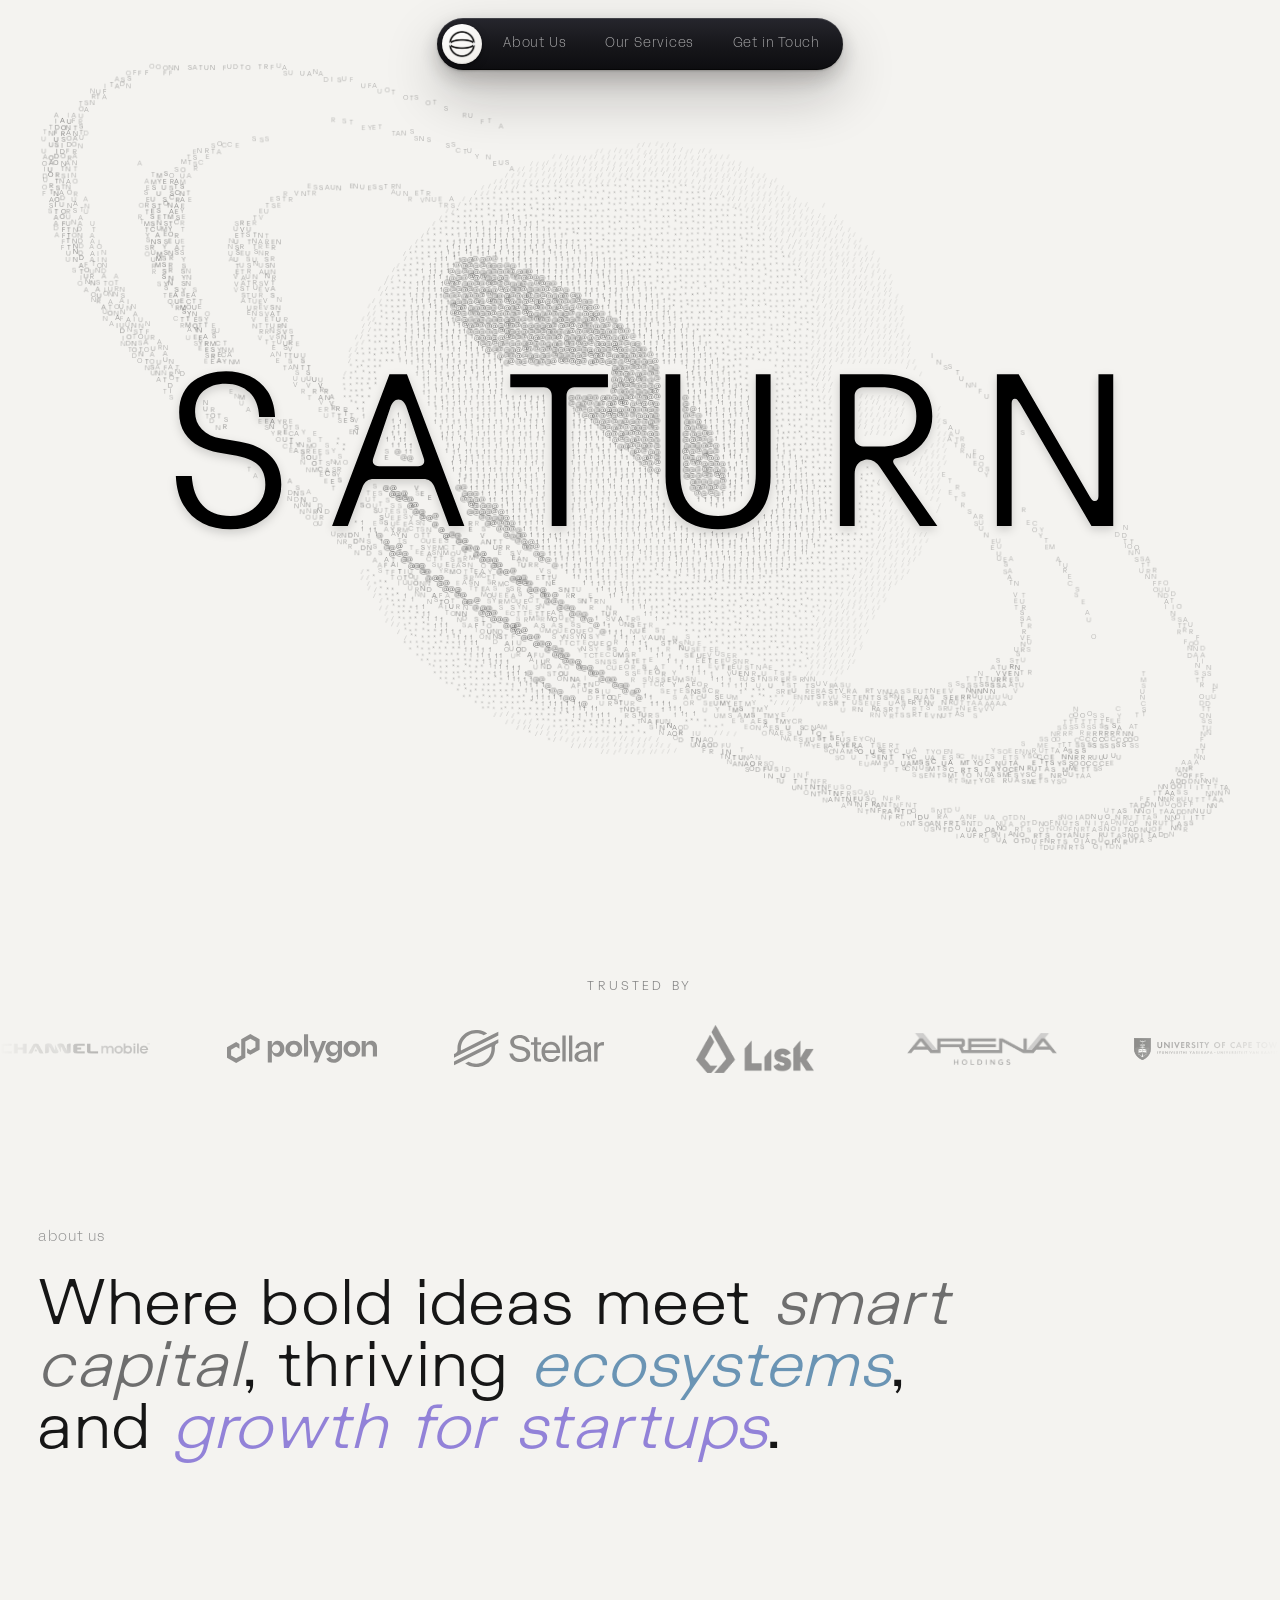
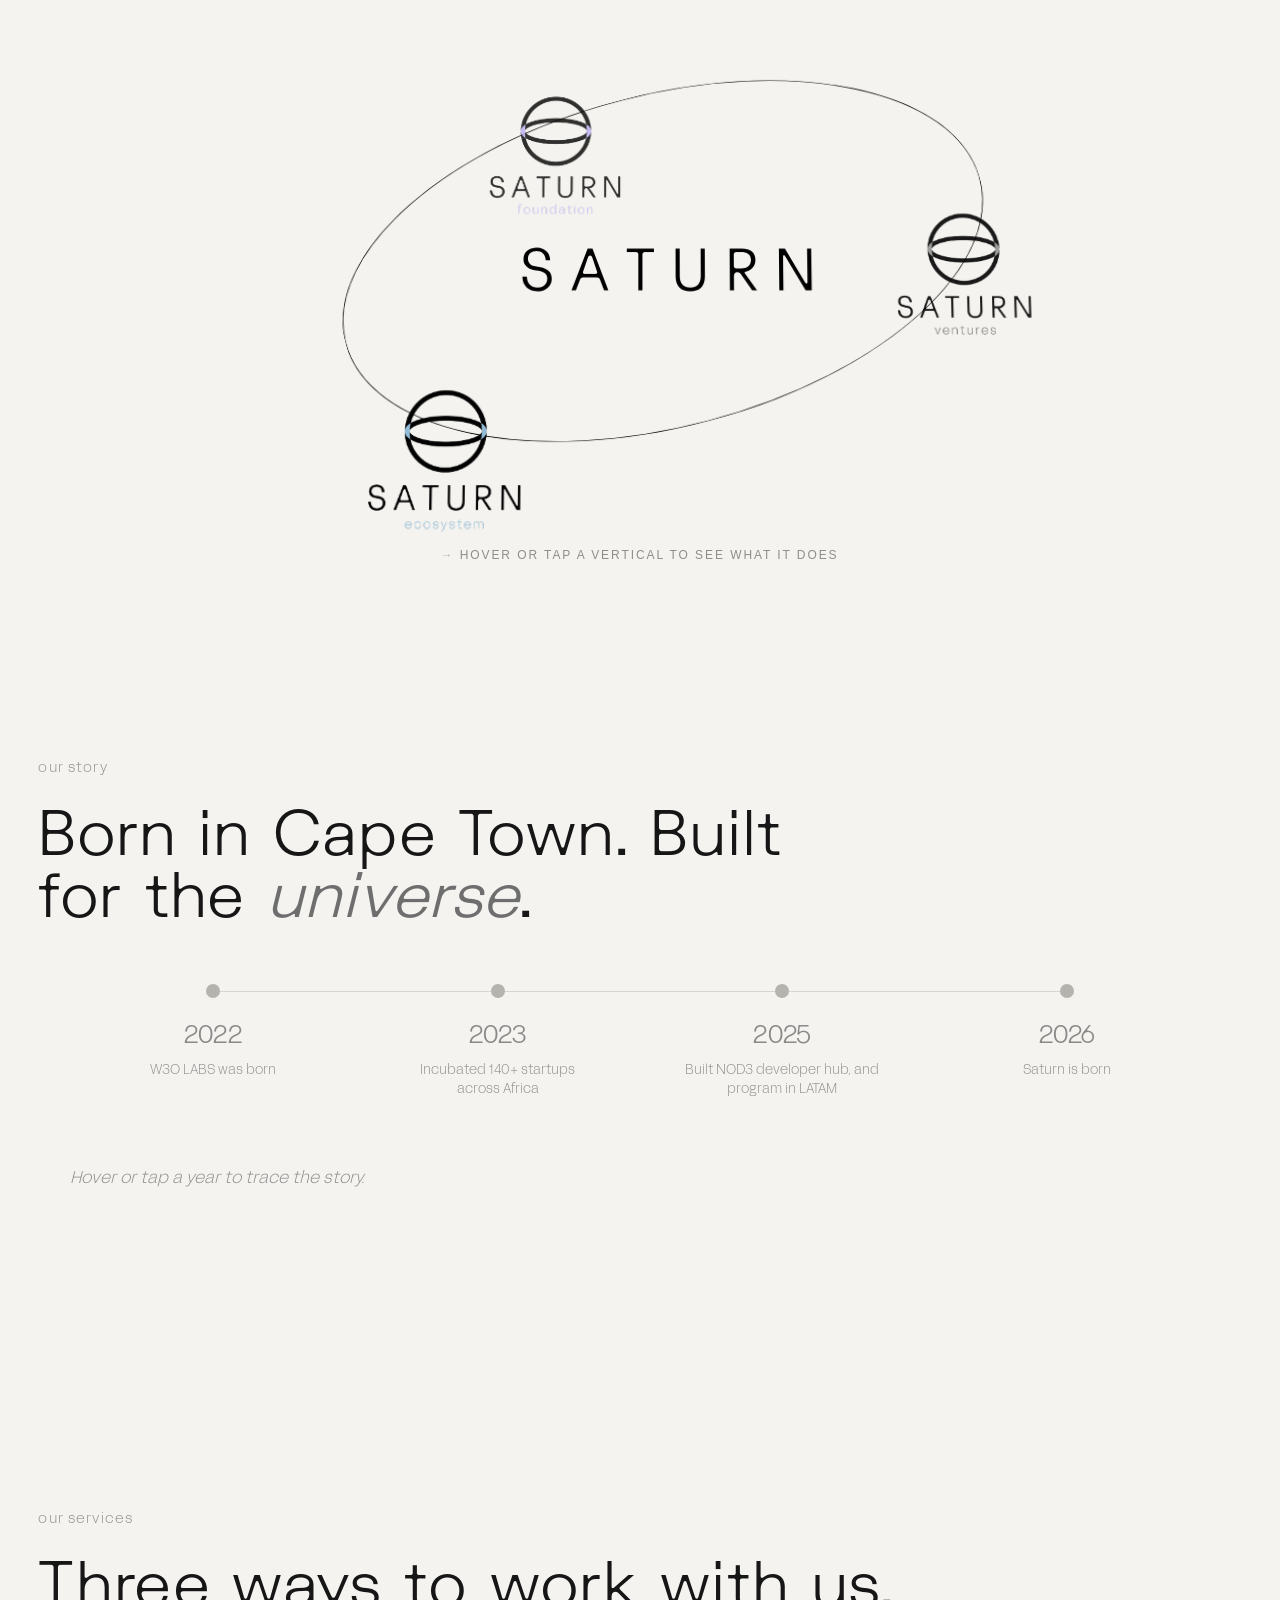
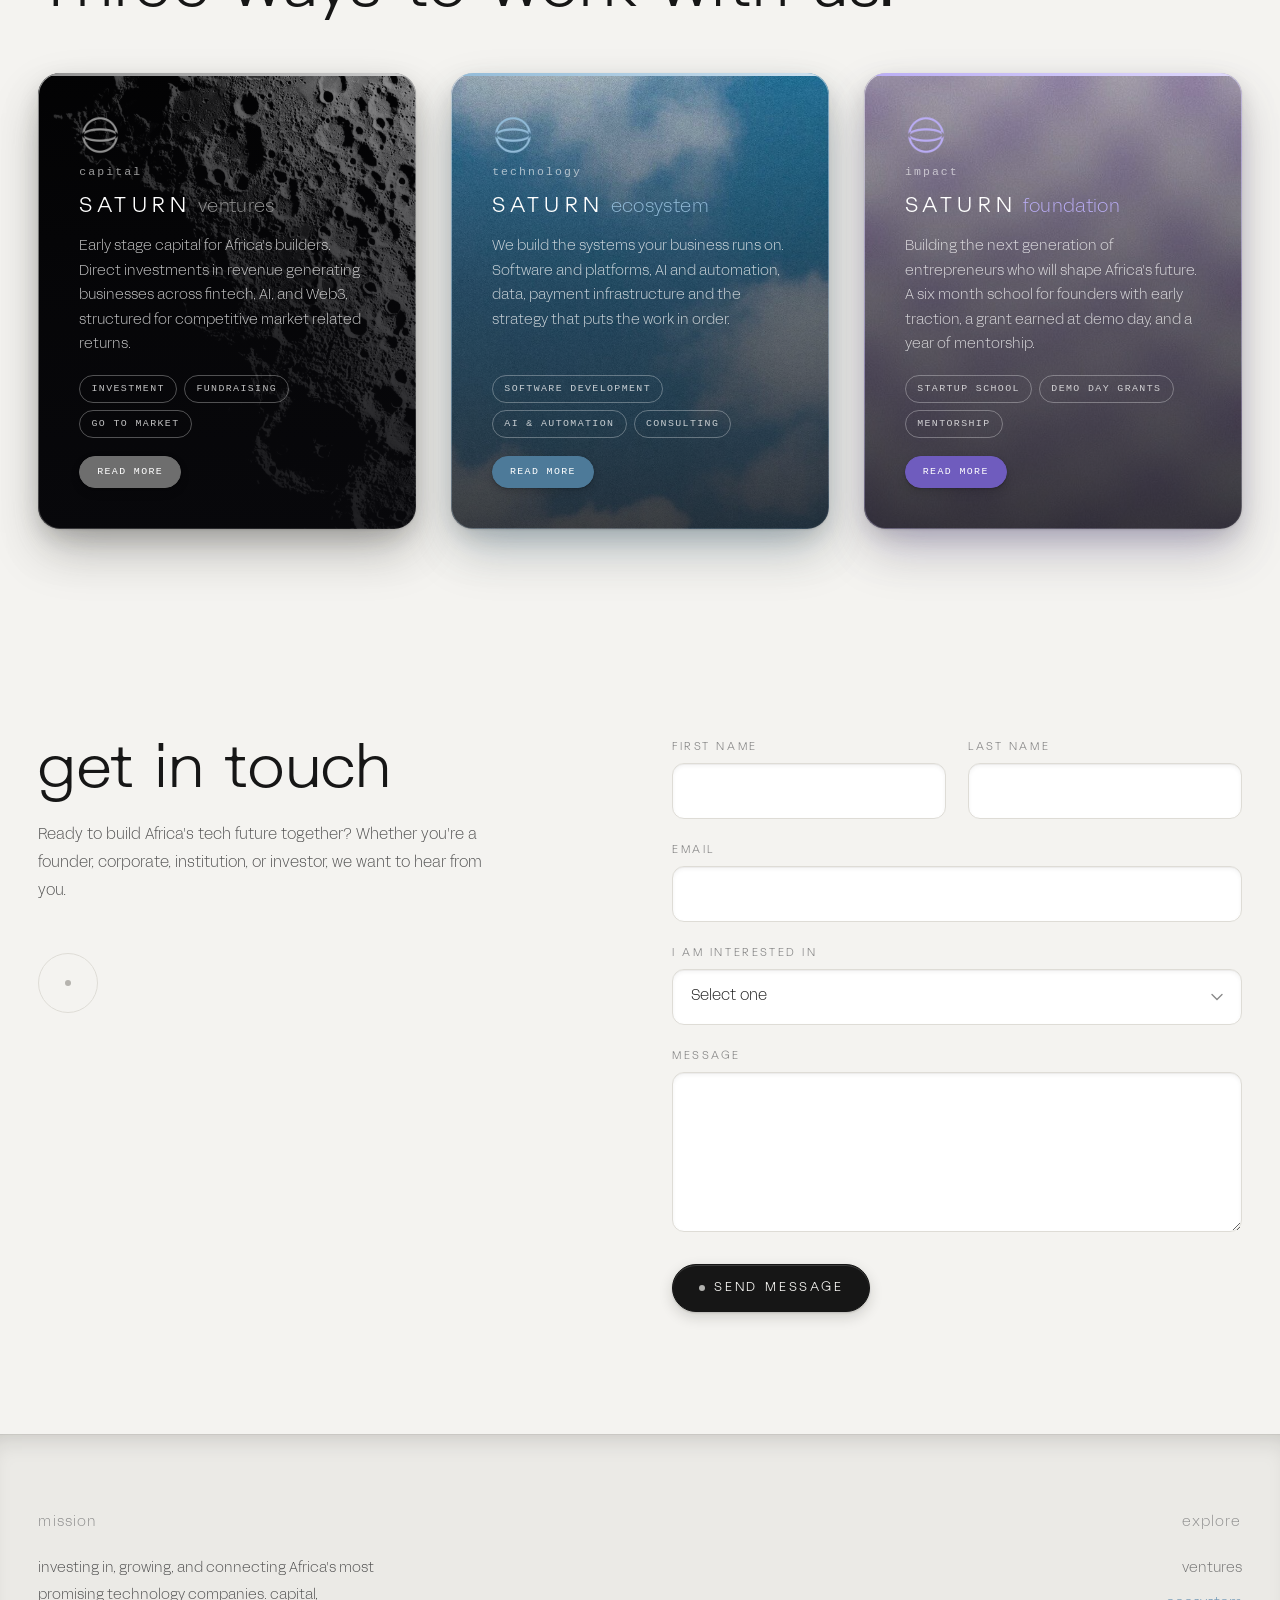
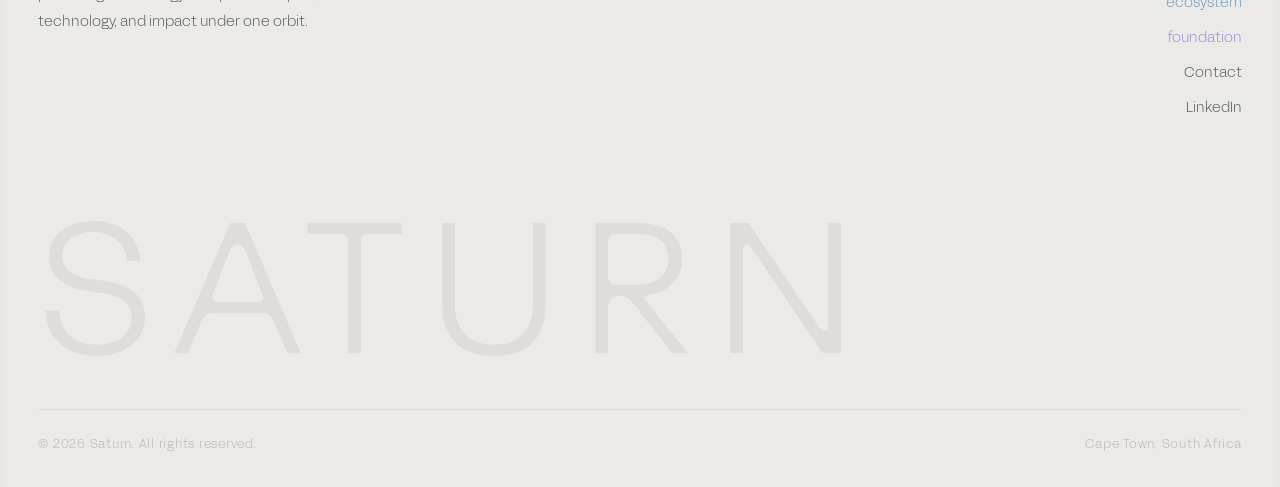
==== commit a2f8175d: "Rewrite the ecosystem page in Saturn's own words The hero, services intro, CTA and two service names" ====
--- a/index.html
+++ b/index.html
@@ -219,7 +219,7 @@
             <span>technology</span>
           </div>
           <h3><span class="sat">Saturn</span> <span class="v">ecosystem</span></h3>
-          <p>End-to-end technology services and solutions. From strategy and design through to development, testing and rollout, we engineer practical systems that deliver real returns.</p>
+          <p>We build the systems your business runs on. Software and platforms, AI and automation, data, payment infrastructure and the strategy that puts the work in order.</p>
           <div class="tags"><span>Software Development</span><span>AI &amp; Automation</span><span>Consulting</span></div>
           <a href="ecosystem.html" class="btn">Read More</a>
         </article>
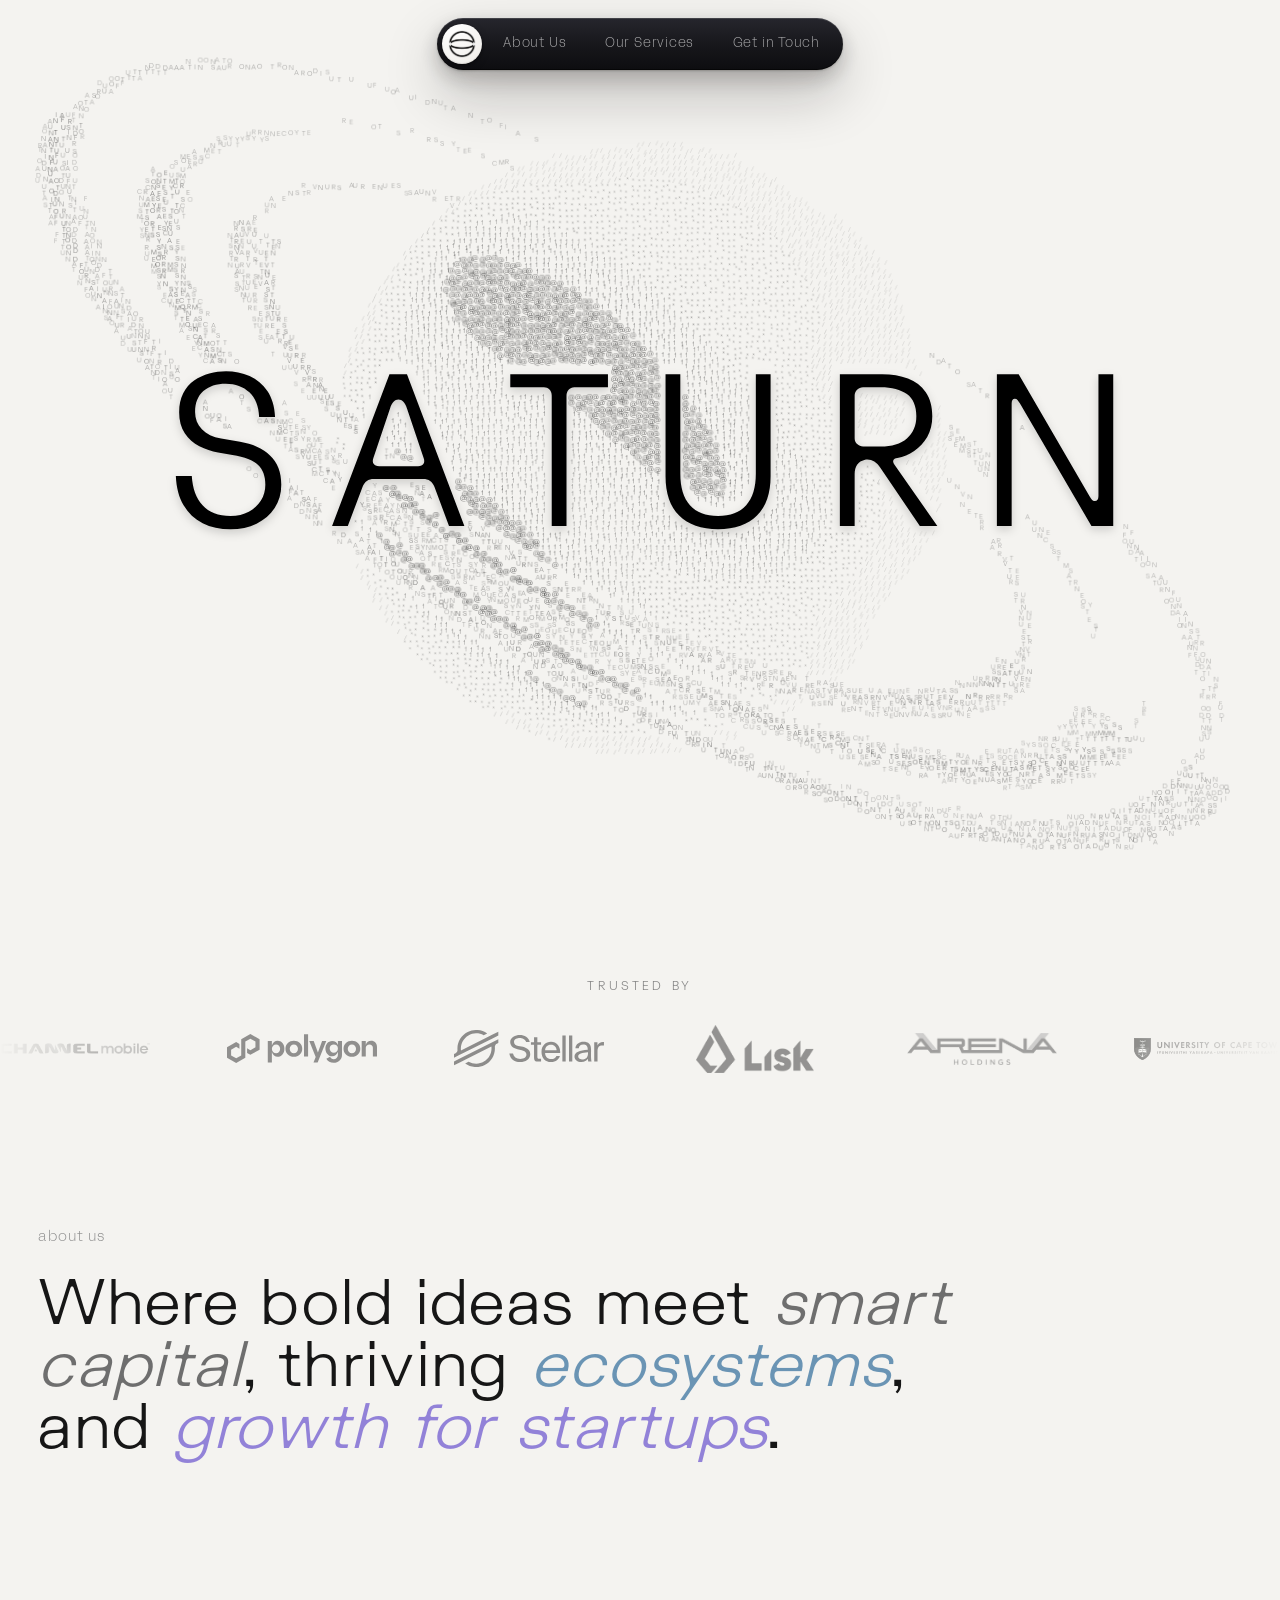
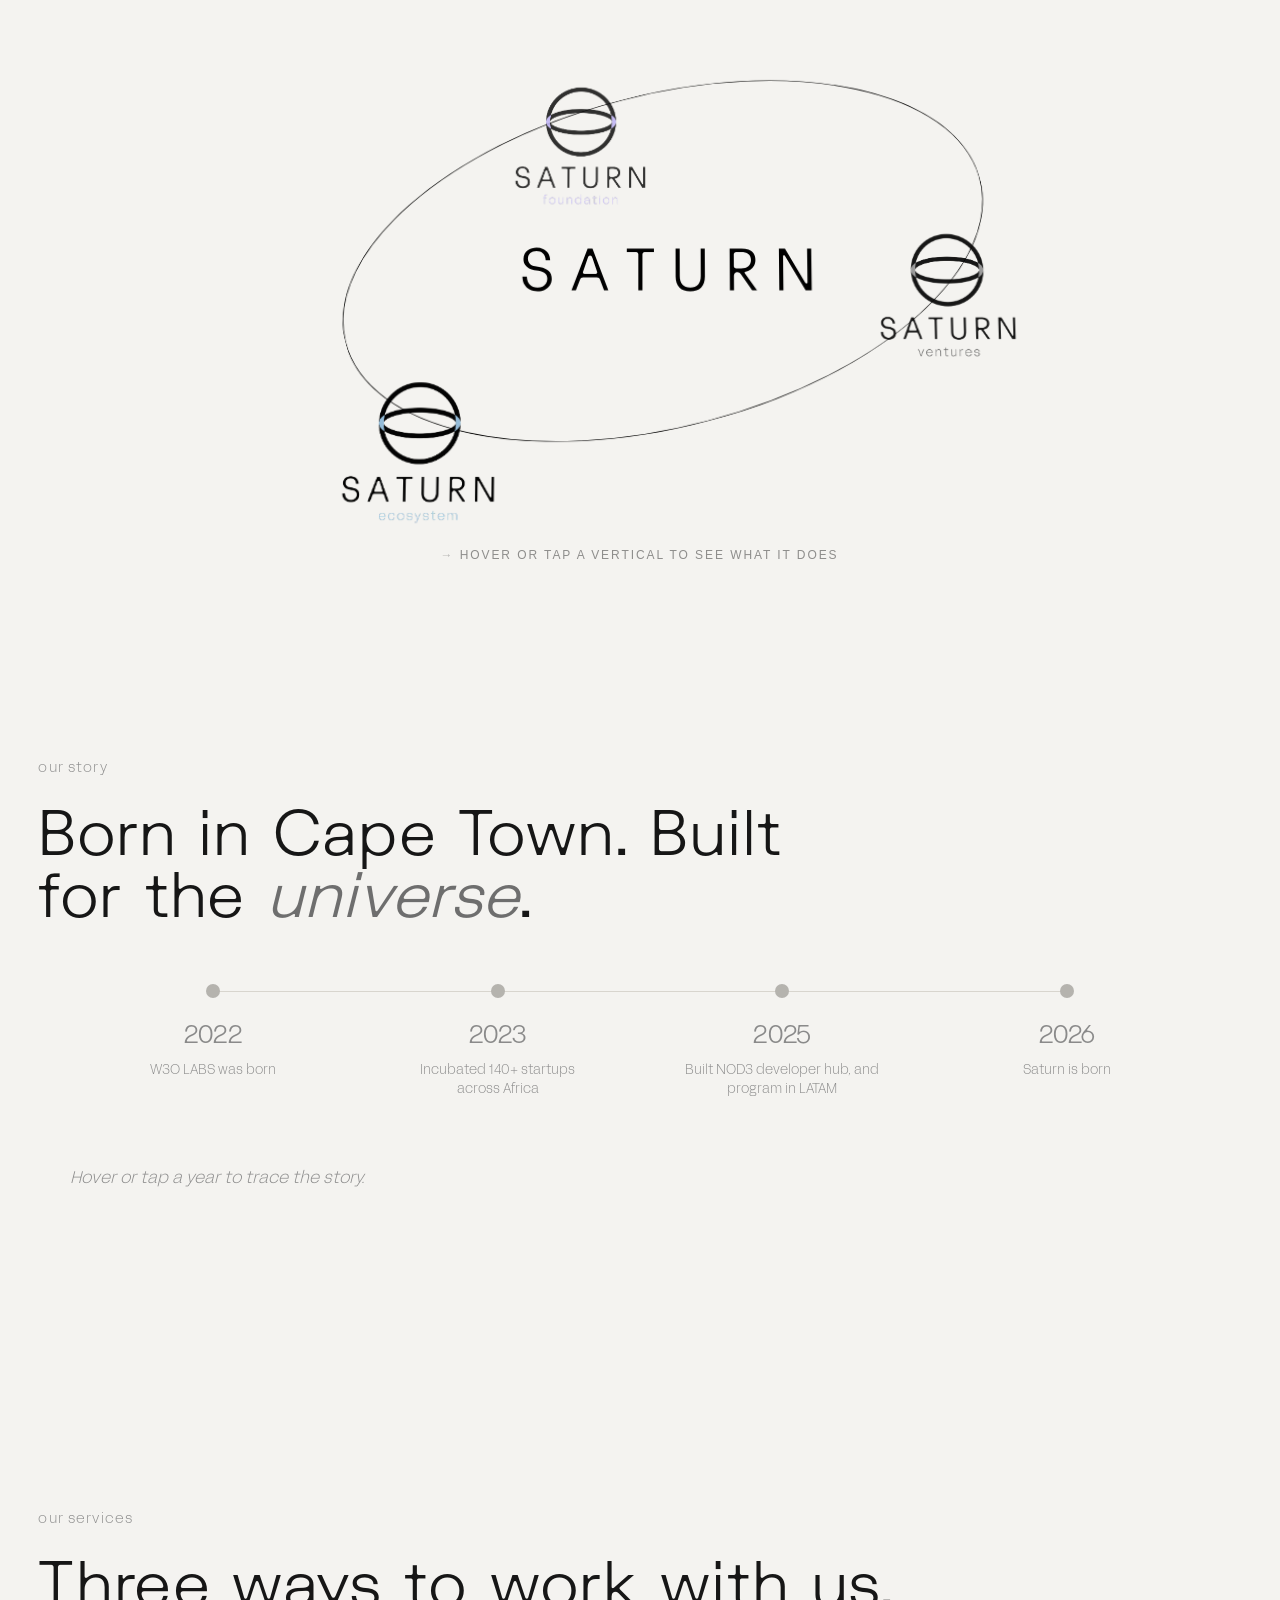
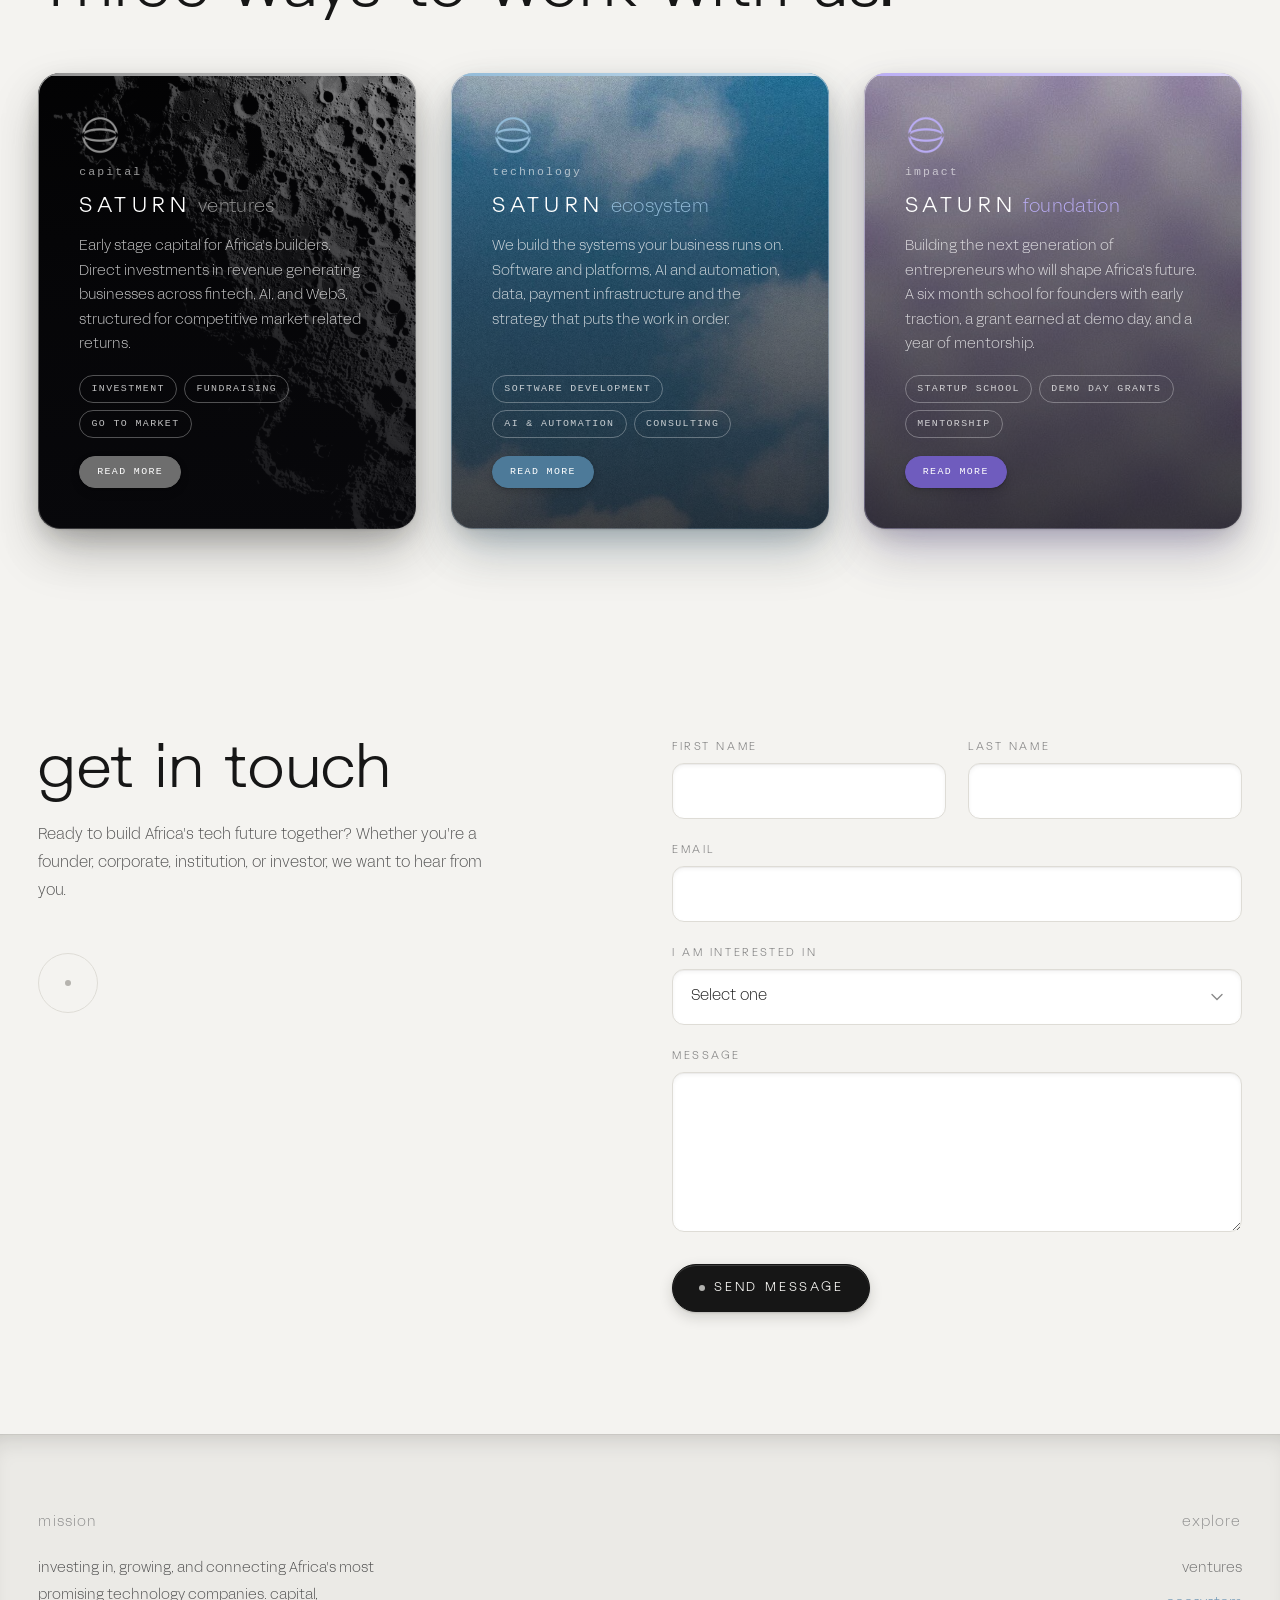
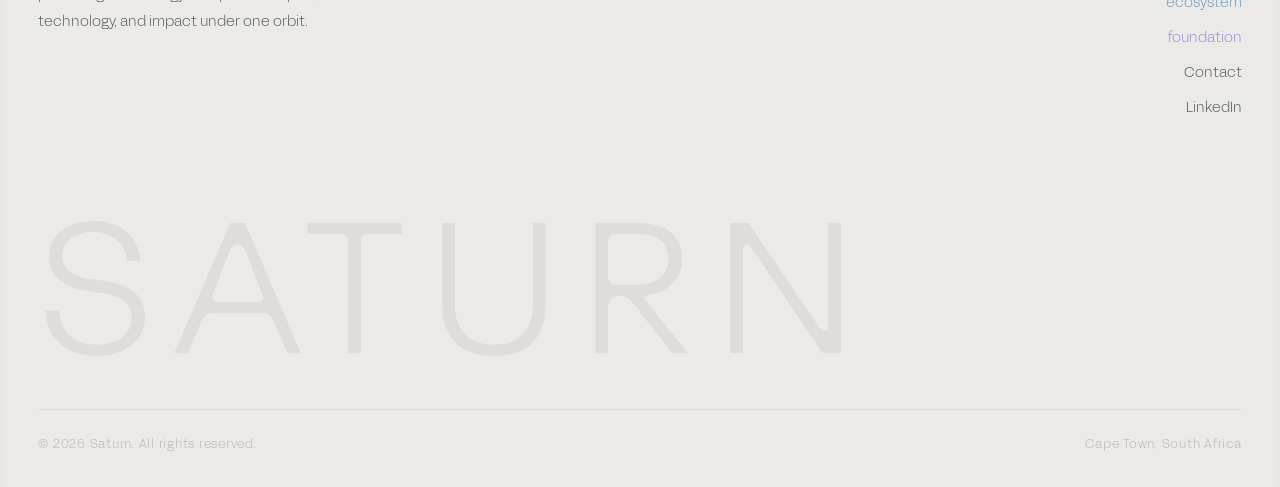
==== commit 45b7b3e7: "Nav scrolls away with the first screen, then locks to the top with a backdrop Content was sliding vi" ====
--- a/index.html
+++ b/index.html
@@ -43,7 +43,7 @@
   ]
 }
 </script>
-<link rel="stylesheet" href="assets/css/site.css?v=227795cb">
+<link rel="stylesheet" href="assets/css/site.css?v=7dbebe24">
 <style>
   /* homepage hero */
   #stage { position: fixed; inset: 0; z-index: 0; }
@@ -336,6 +336,6 @@
 </footer>
 
 <script src="assets/js/hero.js?v=0ae5d7e1"></script>
-<script src="assets/js/site.js?v=b52343b9"></script>
+<script src="assets/js/site.js?v=615d0576"></script>
 </body>
 </html>
--- a/assets/css/site.css
+++ b/assets/css/site.css
@@ -147,14 +147,35 @@
 .section-raise { background: var(--bg); }
 
 /* ---------- nav: floating dark pill ---------- */
+/* The nav rides with the page over the first screen, then locks to the top
+   with a backdrop behind it. Without the backdrop the pill floats and body
+   copy slides visibly underneath it. */
 .navbar {
-  position: fixed; top: 18px; left: 0; right: 0; z-index: 50;
+  position: absolute; top: 18px; left: 0; right: 0; z-index: 50;
   display: flex; justify-content: center;
   pointer-events: none;
 }
+.navbar.is-stuck {
+  position: fixed;
+  animation: nav-drop 0.34s cubic-bezier(0.2, 0.7, 0.2, 1) both;
+}
+/* full width backdrop, so nothing shows through behind the pill */
+.navbar.is-stuck::before {
+  content: ""; position: absolute; left: 0; right: 0;
+  top: -18px; bottom: -18px;
+  background: color-mix(in srgb, var(--bg) 82%, transparent);
+  -webkit-backdrop-filter: blur(16px); backdrop-filter: blur(16px);
+  border-bottom: 1px solid color-mix(in srgb, var(--line) 70%, transparent);
+  pointer-events: none;
+}
+@keyframes nav-drop { from { transform: translateY(-120%); } to { transform: none; } }
+@media (prefers-reduced-motion: reduce) { .navbar.is-stuck { animation: none; } }
+/* the nav opens as a full screen sheet on phones, which has to sit still */
+body.nav-open .navbar { position: fixed; }
+body.nav-open .navbar::before { display: none; }
 .nav-pill {
   pointer-events: auto;
-  position: relative;
+  position: relative; z-index: 1;
   display: flex; align-items: center; gap: 0.2rem;
   border-radius: 999px;
   padding: 5px;
